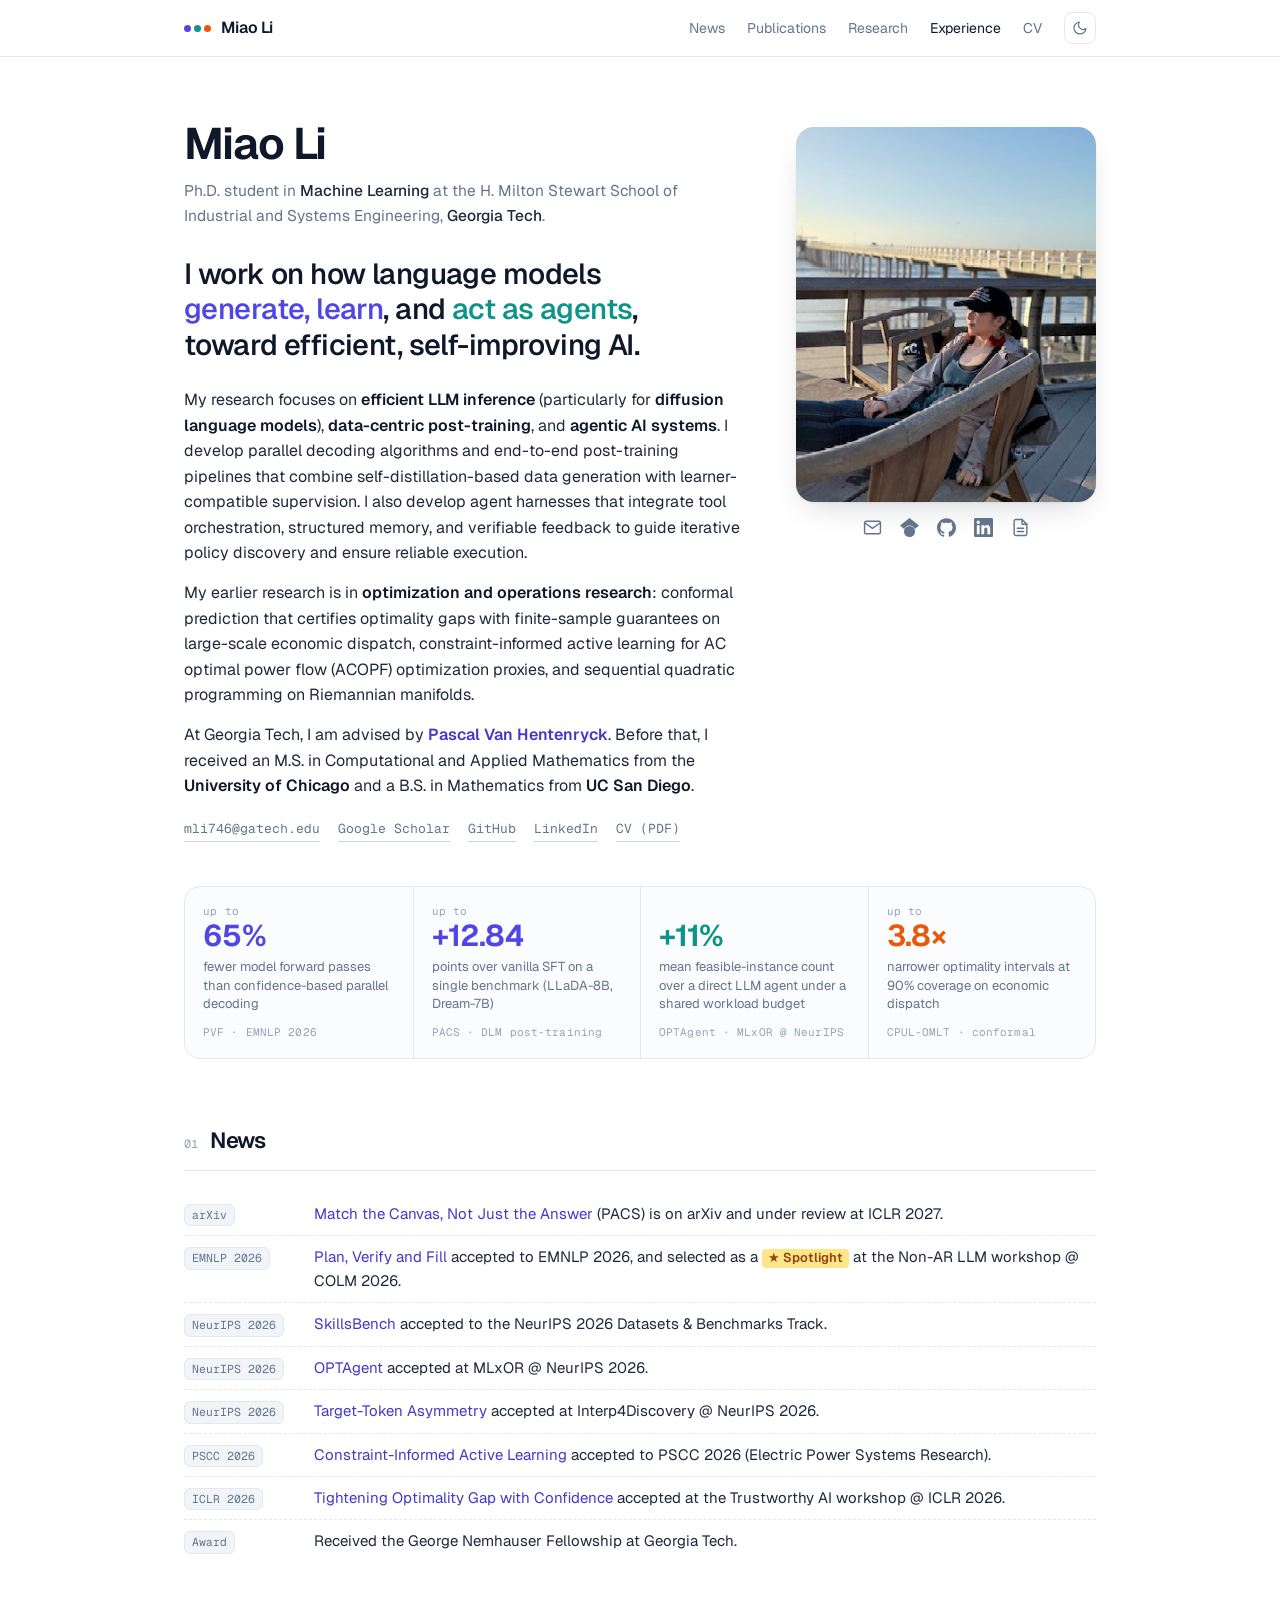
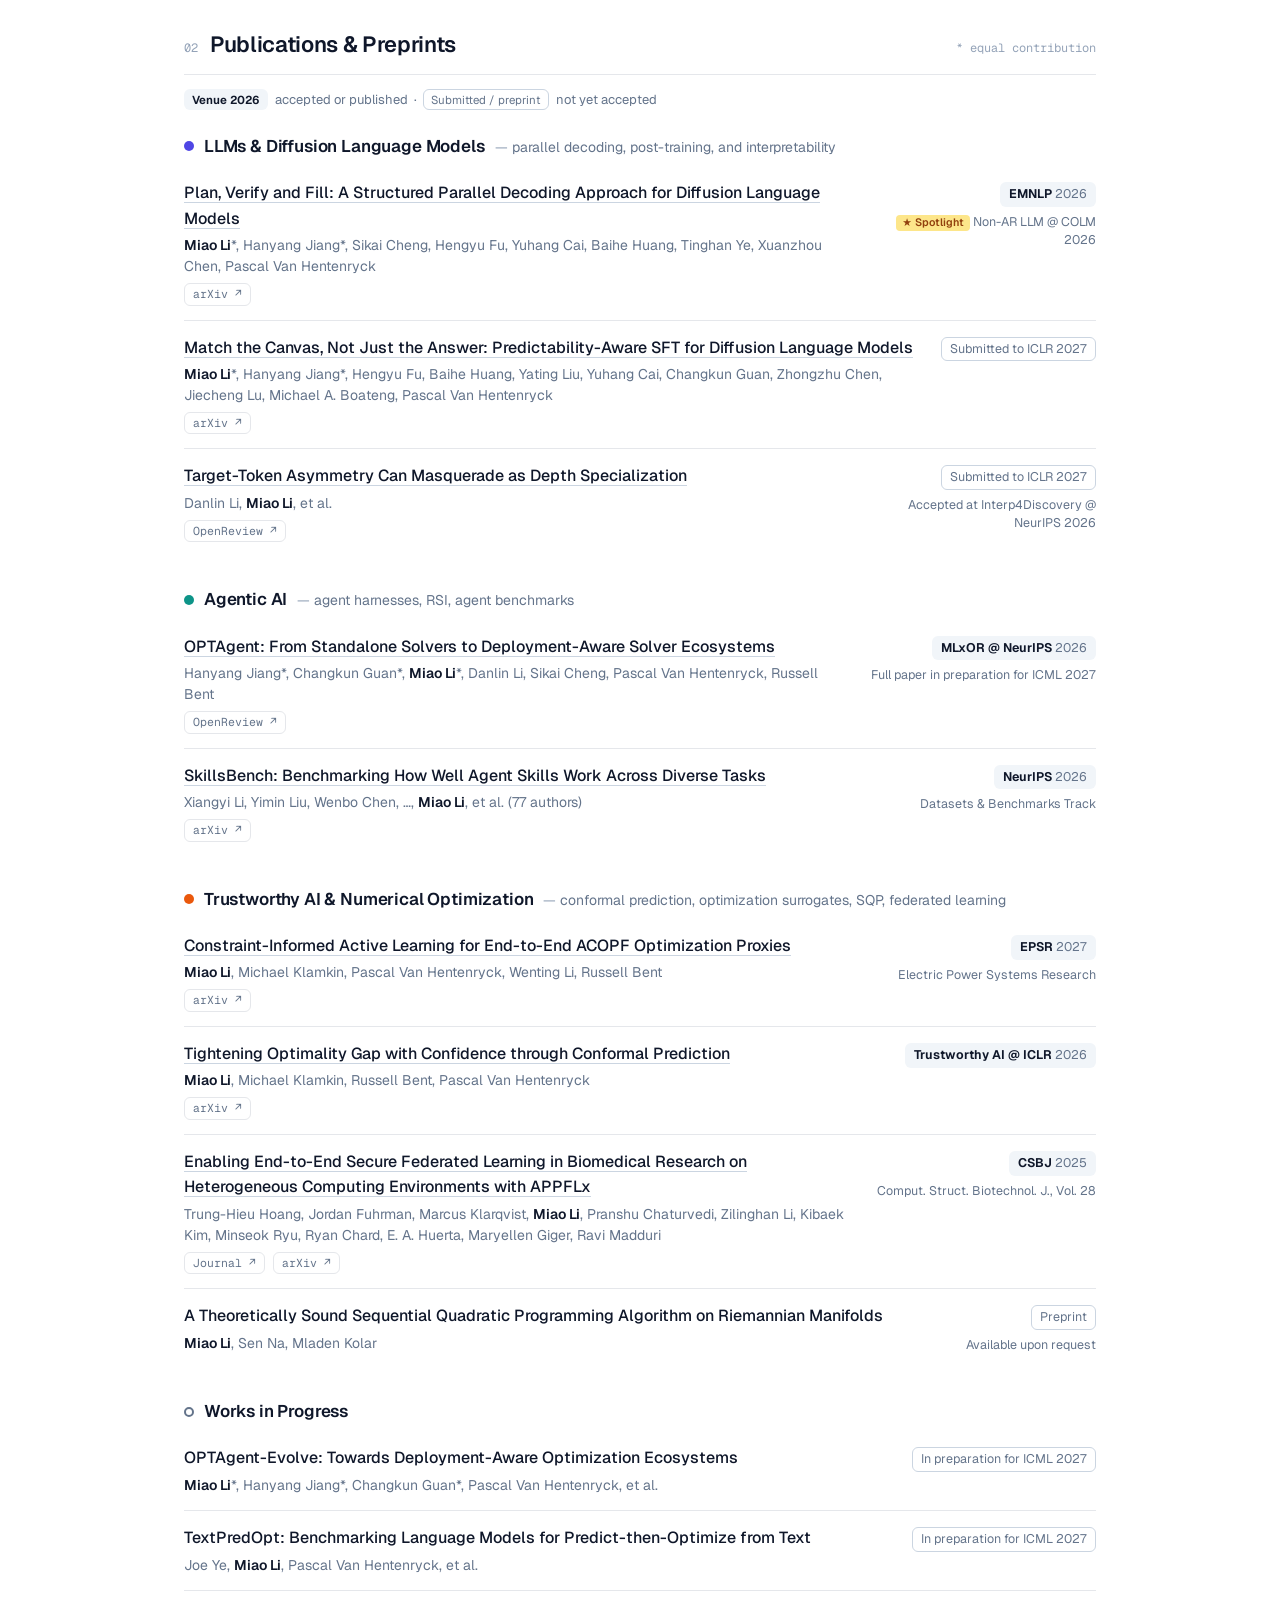
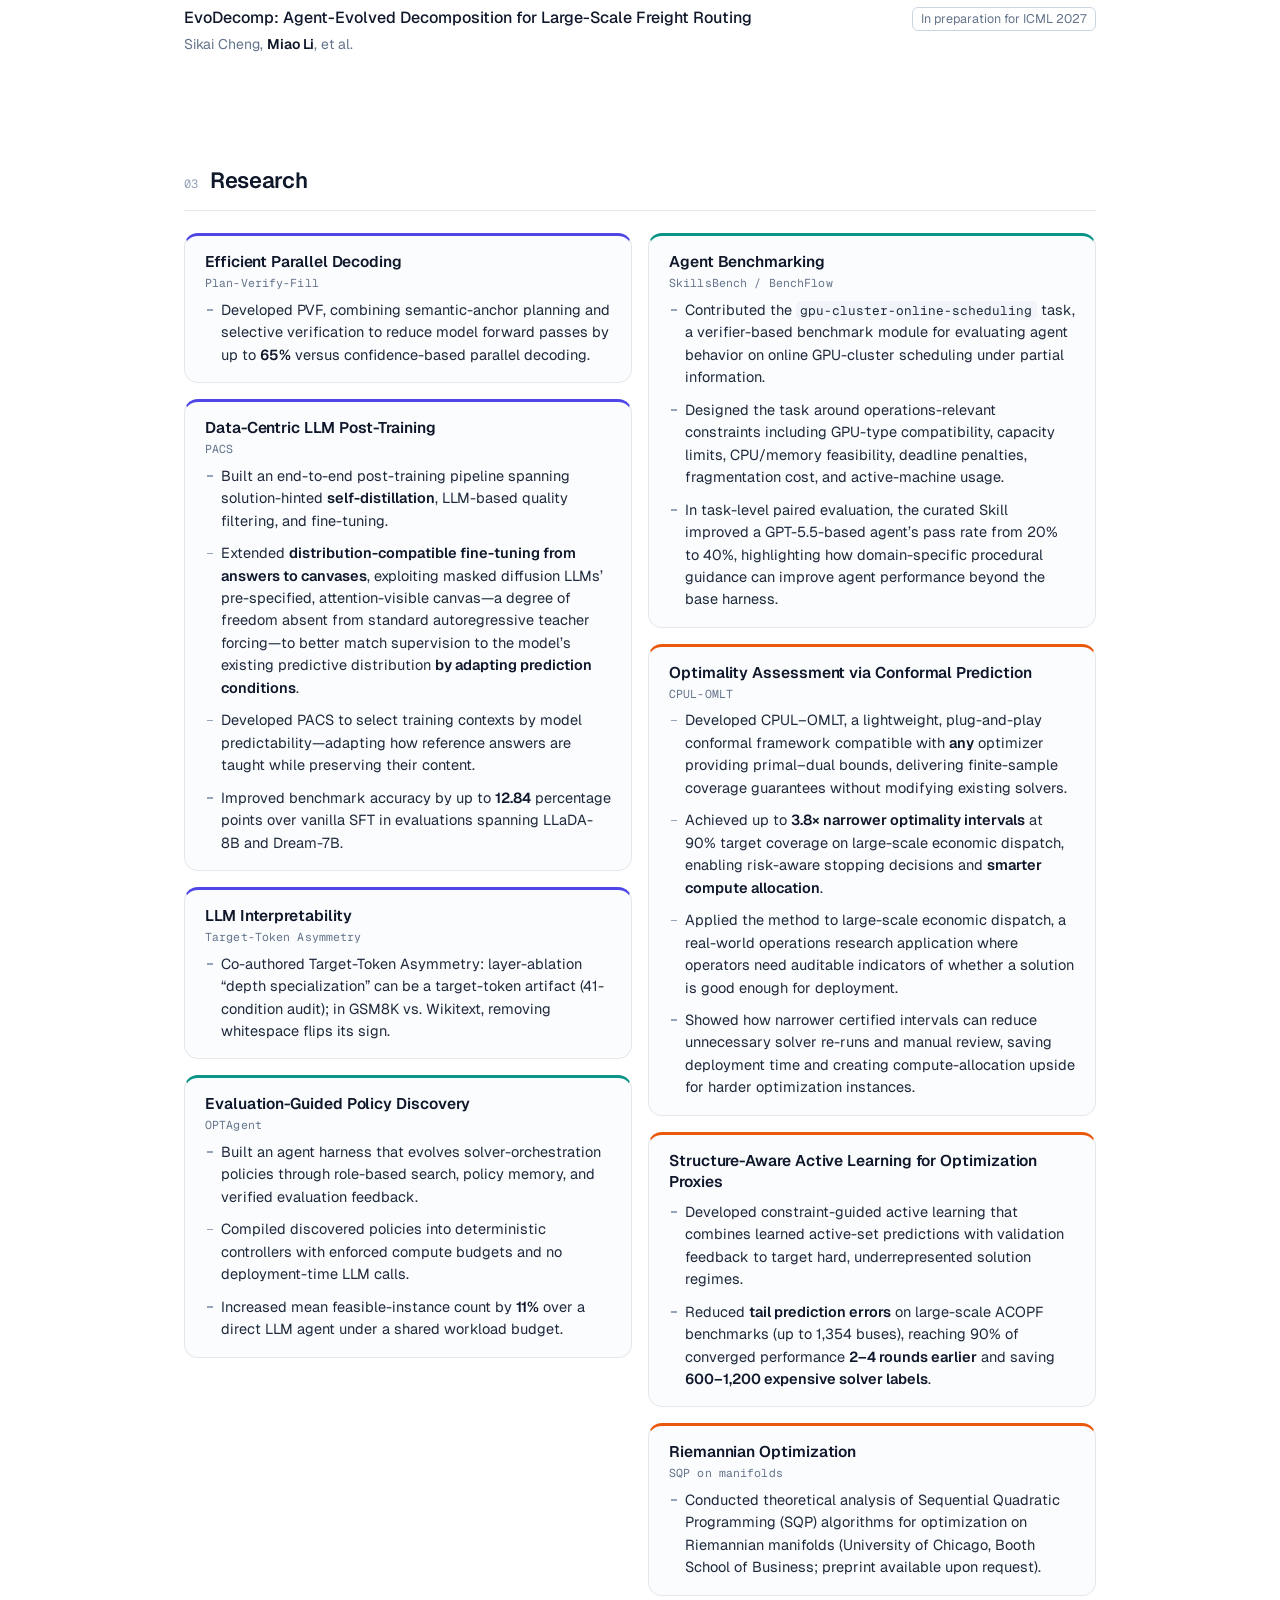
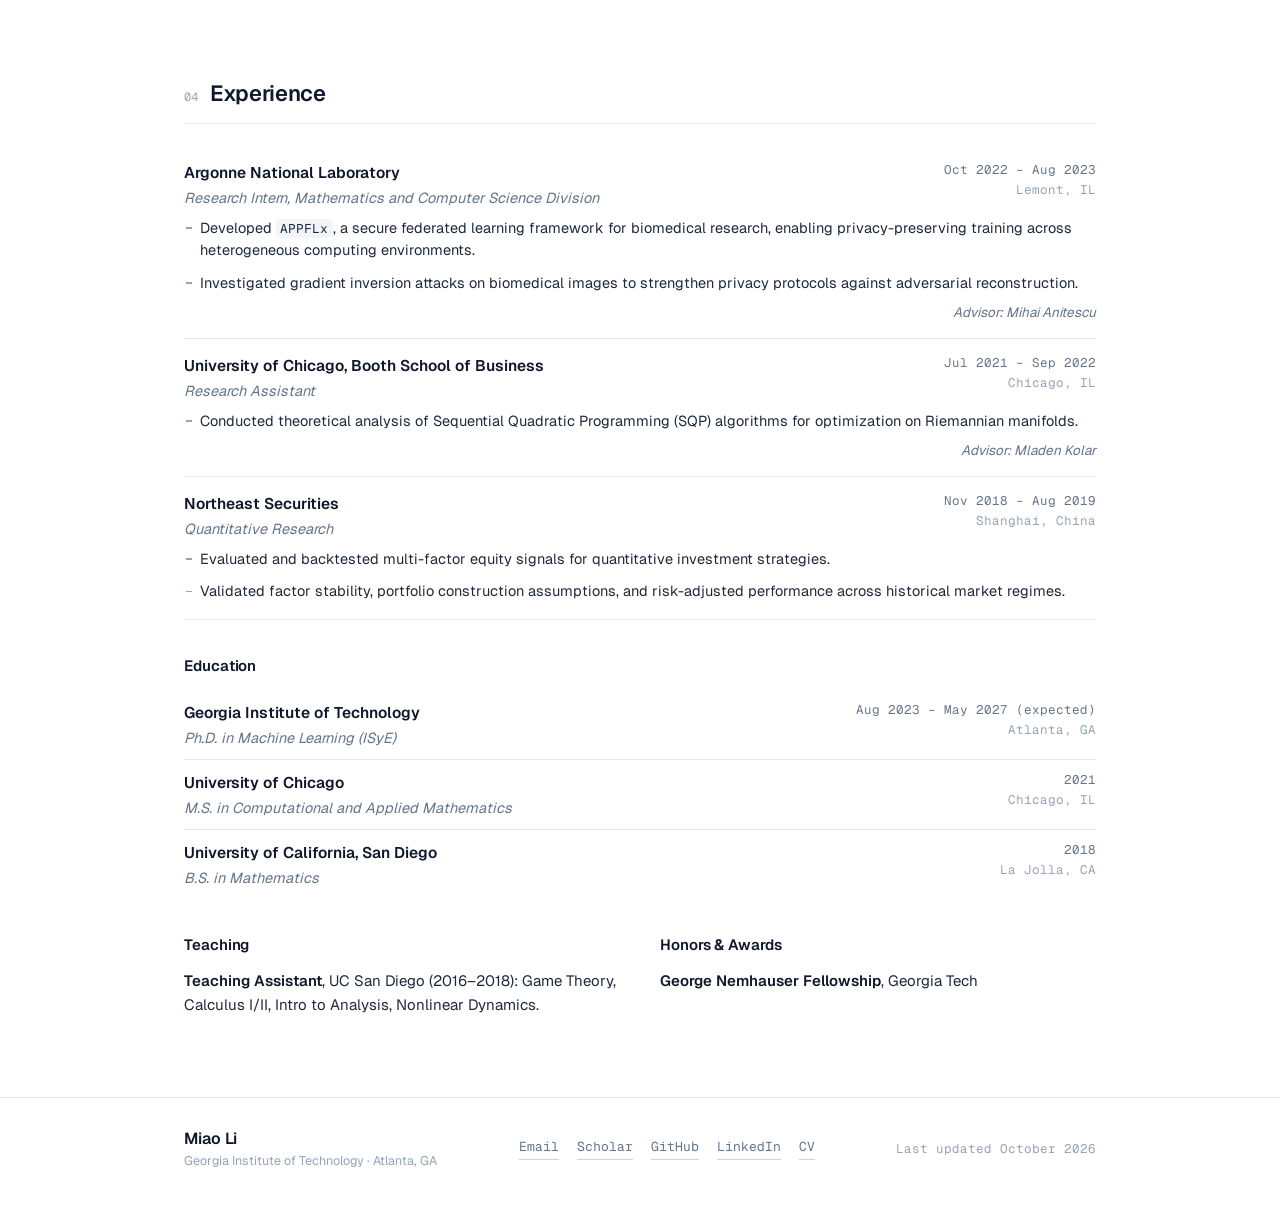
==== index.html @ a692dd46 "Add advisor and earlier optimization research to the bio Name the PhD advisor (linked) in the bio in" ====
<!doctype html>
<html lang="en">
<head>
  <meta charset="utf-8">
  <meta name="viewport" content="width=device-width, initial-scale=1">
  <title>Miao Li</title>
  <meta name="description" content="Miao Li is a Ph.D. student in Machine Learning at Georgia Tech working on efficient LLM inference (diffusion language models), data-centric post-training, and agentic AI systems.">
  <meta property="og:title" content="Miao Li">
  <meta property="og:description" content="Ph.D. student in Machine Learning at Georgia Tech: efficient LLM inference, data-centric post-training, and agentic AI systems.">
  <meta property="og:type" content="website">
  <meta property="og:url" content="https://mli746.github.io/">
  <meta property="og:image" content="https://mli746.github.io/images/profile.jpg">
  <meta name="theme-color" content="#ffffff" media="(prefers-color-scheme: light)">
  <meta name="theme-color" content="#0b0f17" media="(prefers-color-scheme: dark)">
  <link rel="icon" href="images/favicon.svg" type="image/svg+xml">
  <link rel="preconnect" href="https://fonts.googleapis.com">
  <link rel="preconnect" href="https://fonts.gstatic.com" crossorigin>
  <link href="https://fonts.googleapis.com/css2?family=Geist:wght@400;500;600;700&family=Geist+Mono:wght@400;500&display=swap" rel="stylesheet">
  <link rel="stylesheet" href="css/style.css">
  <script>
    (function () {
      try {
        var t = localStorage.getItem('theme');
        if (t === 'light' || t === 'dark') document.documentElement.setAttribute('data-theme', t);
      } catch (e) {}
    })();
  </script>
</head>
<body>
  <a class="skip" href="#main">Skip to content</a>

  <header class="nav">
    <div class="wrap nav-inner">
      <a class="brand" href="#top" aria-label="Miao Li, back to top">
        <span class="brand-dots" aria-hidden="true"><i class="a"></i><i class="b"></i><i class="c"></i></span>
        <span>Miao Li</span>
      </a>
      <nav class="nav-links" aria-label="Sections">
        <a href="#news" class="hide-sm">News</a>
        <a href="#publications">Publications</a>
        <a href="#research" class="hide-sm">Research</a>
        <a href="#experience" class="hide-sm">Experience</a>
        <a href="files/cv.pdf">CV</a>
        <button class="theme-toggle" type="button" aria-label="Toggle dark mode">
          <svg class="i-moon" viewBox="0 0 24 24" aria-hidden="true"><path d="M21 12.79A9 9 0 1 1 11.21 3 7 7 0 0 0 21 12.79z"/></svg>
          <svg class="i-sun" viewBox="0 0 24 24" aria-hidden="true"><circle cx="12" cy="12" r="4.5"/><path d="M12 1.5v2.5M12 20v2.5M4.6 4.6l1.8 1.8M17.6 17.6l1.8 1.8M1.5 12H4M20 12h2.5M4.6 19.4l1.8-1.8M17.6 6.4l1.8-1.8"/></svg>
        </button>
      </nav>
    </div>
  </header>

  <main id="main">
    <!-- ============ HERO ============ -->
    <section class="wrap hero" id="top">
      <div class="hero-text">
        <h1 class="name">Miao Li</h1>
        <p class="lede">Ph.D. student in <strong>Machine Learning</strong> at the H. Milton Stewart School of Industrial and Systems Engineering, <strong>Georgia Tech</strong>.</p>

        <p class="statement">
          <span class="sr-only">I work on how language models generate, learn, and act as agents, toward efficient, self-improving AI.</span>
          <span aria-hidden="true" id="statement">I work on how language models <span class="ka">generate, learn</span>, and <span class="kb">act as agents</span>, toward efficient, self-improving AI.</span>
        </p>

        <div class="bio">
          <p>My research focuses on <b>efficient LLM inference</b> (particularly for <b>diffusion language models</b>), <b>data-centric post-training</b>, and <b>agentic AI systems</b>. I develop parallel decoding algorithms and end-to-end post-training pipelines that combine self-distillation-based data generation with learner-compatible supervision. I also develop agent harnesses that integrate tool orchestration, structured memory, and verifiable feedback to guide iterative policy discovery and ensure reliable execution.</p>
          <p>My earlier research is in <b>optimization and operations research</b>: conformal prediction that certifies optimality gaps with finite-sample guarantees on large-scale economic dispatch, constraint-informed active learning for AC optimal power flow (ACOPF) optimization proxies, and sequential quadratic programming on Riemannian manifolds.</p>
          <p>At Georgia Tech, I am advised by <a href="https://sites.gatech.edu/pascal-van-hentenryck/"><b>Pascal Van Hentenryck</b></a>. Before that, I received an M.S. in Computational and Applied Mathematics from the <b>University of Chicago</b> and a B.S. in Mathematics from <b>UC San Diego</b>.</p>
        </div>

        <p class="linkrow mono">
          <a href="mailto:mli746@gatech.edu">mli746@gatech.edu</a>
          <a href="https://scholar.google.com/citations?user=ixqxIAwAAAAJ">Google Scholar</a>
          <a href="https://github.com/mli746">GitHub</a>
          <a href="https://www.linkedin.com/in/miao-li-8836uu/">LinkedIn</a>
          <a href="files/cv.pdf">CV (PDF)</a>
        </p>
      </div>

      <figure class="photo">
        <img src="images/profile.jpg" width="640" height="418" alt="Photo of Miao Li">
        <figcaption class="icons" aria-label="Links">
          <a href="mailto:mli746@gatech.edu" aria-label="Email"><svg viewBox="0 0 24 24" class="stroke"><path d="M4 4h16a2 2 0 0 1 2 2v12a2 2 0 0 1-2 2H4a2 2 0 0 1-2-2V6a2 2 0 0 1 2-2z"/><path d="M22 6l-10 7L2 6"/></svg></a>
          <a href="https://scholar.google.com/citations?user=ixqxIAwAAAAJ" aria-label="Google Scholar"><svg viewBox="0 0 24 24"><path d="M5.242 13.769L0 9.5 12 0l12 9.5-5.242 4.269C17.548 11.249 14.978 9.5 12 9.5c-2.977 0-5.548 1.748-6.758 4.269zM12 10a7 7 0 1 0 0 14 7 7 0 0 0 0-14z"/></svg></a>
          <a href="https://github.com/mli746" aria-label="GitHub"><svg viewBox="0 0 24 24"><path d="M12 .297c-6.63 0-12 5.373-12 12 0 5.303 3.438 9.8 8.205 11.385.6.113.82-.258.82-.577 0-.285-.01-1.04-.015-2.04-3.338.724-4.042-1.61-4.042-1.61C4.422 18.07 3.633 17.7 3.633 17.7c-1.087-.744.084-.729.084-.729 1.205.084 1.838 1.236 1.838 1.236 1.07 1.835 2.809 1.305 3.495.998.108-.776.417-1.305.76-1.605-2.665-.3-5.466-1.332-5.466-5.93 0-1.31.465-2.38 1.235-3.22-.135-.303-.54-1.523.105-3.176 0 0 1.005-.322 3.3 1.23.96-.267 1.98-.399 3-.405 1.02.006 2.04.138 3 .405 2.28-1.552 3.285-1.23 3.285-1.23.645 1.653.24 2.873.12 3.176.765.84 1.23 1.91 1.23 3.22 0 4.61-2.805 5.625-5.475 5.92.42.36.81 1.096.81 2.22 0 1.606-.015 2.896-.015 3.286 0 .315.21.69.825.57C20.565 22.092 24 17.592 24 12.297c0-6.627-5.373-12-12-12"/></svg></a>
          <a href="https://www.linkedin.com/in/miao-li-8836uu/" aria-label="LinkedIn"><svg viewBox="0 0 24 24"><path d="M20.447 20.452h-3.554v-5.569c0-1.328-.027-3.037-1.852-3.037-1.853 0-2.136 1.445-2.136 2.939v5.667H9.351V9h3.414v1.561h.046c.477-.9 1.637-1.85 3.37-1.85 3.601 0 4.267 2.37 4.267 5.455v6.286zM5.337 7.433a2.062 2.062 0 1 1 0-4.125 2.062 2.062 0 0 1 0 4.125zm1.782 13.019H3.555V9h3.564v11.452zM22.225 0H1.771C.792 0 0 .774 0 1.729v20.542C0 23.227.792 24 1.771 24h20.451C23.2 24 24 23.227 24 22.271V1.729C24 .774 23.2 0 22.222 0h.003z"/></svg></a>
          <a href="files/cv.pdf" aria-label="CV (PDF)"><svg viewBox="0 0 24 24" class="stroke"><path d="M14 2H6a2 2 0 0 0-2 2v16a2 2 0 0 0 2 2h12a2 2 0 0 0 2-2V8z"/><path d="M14 2v6h6M16 13H8M16 17H8"/></svg></a>
        </figcaption>
      </figure>
    </section>

    <!-- ============ HIGHLIGHTS ============ -->
    <section class="wrap" aria-label="Research highlights">
      <div class="stats">
        <div class="stat a">
          <div class="stat-n"><small>up to</small>65%</div>
          <div class="stat-l">fewer model forward passes than confidence-based parallel decoding</div>
          <div class="stat-s mono">PVF &middot; EMNLP 2026</div>
        </div>
        <div class="stat a">
          <div class="stat-n"><small>up to</small>+12.84</div>
          <div class="stat-l">points over vanilla SFT on a single benchmark (LLaDA-8B, Dream-7B)</div>
          <div class="stat-s mono">PACS &middot; DLM post-training</div>
        </div>
        <div class="stat b">
          <div class="stat-n">+11%</div>
          <div class="stat-l">mean feasible-instance count over a direct LLM agent under a shared workload budget</div>
          <div class="stat-s mono">OPTAgent &middot; MLxOR @ NeurIPS</div>
        </div>
        <div class="stat c">
          <div class="stat-n"><small>up to</small>3.8&times;</div>
          <div class="stat-l">narrower optimality intervals at 90% coverage on economic dispatch</div>
          <div class="stat-s mono">CPUL-OMLT &middot; conformal</div>
        </div>
      </div>
    </section>

    <!-- ============ NEWS ============ -->
    <section class="wrap section" id="news">
      <div class="sec-h"><span class="num mono">01</span><h2>News</h2></div>
      <ul class="news">
        <li><span class="tag mono">arXiv</span><span><a href="https://arxiv.org/abs/2610.18001">Match the Canvas, Not Just the Answer</a> (PACS) is on arXiv and under review at ICLR 2027.</span></li>
        <li><span class="tag mono">EMNLP 2026</span><span><a href="https://arxiv.org/abs/2601.12247">Plan, Verify and Fill</a> accepted to EMNLP 2026, and selected as a <span class="spot">&#9733; Spotlight</span> at the Non-AR LLM workshop @ COLM 2026.</span></li>
        <li><span class="tag mono">NeurIPS 2026</span><span><a href="https://arxiv.org/abs/2602.12670">SkillsBench</a> accepted to the NeurIPS 2026 Datasets &amp; Benchmarks Track.</span></li>
        <li><span class="tag mono">NeurIPS 2026</span><span><a href="https://openreview.net/forum?id=ydWJ4mL4nu">OPTAgent</a> accepted at MLxOR @ NeurIPS 2026.</span></li>
        <li><span class="tag mono">NeurIPS 2026</span><span><a href="https://openreview.net/forum?id=mOjzm8ppWG">Target-Token Asymmetry</a> accepted at Interp4Discovery @ NeurIPS 2026.</span></li>
        <li><span class="tag mono">PSCC 2026</span><span><a href="https://arxiv.org/abs/2511.06248">Constraint-Informed Active Learning</a> accepted to PSCC 2026 (Electric Power Systems Research).</span></li>
        <li><span class="tag mono">ICLR 2026</span><span><a href="https://arxiv.org/abs/2503.04071">Tightening Optimality Gap with Confidence</a> accepted at the Trustworthy AI workshop @ ICLR 2026.</span></li>
        <li><span class="tag mono">Award</span><span>Received the George Nemhauser Fellowship at Georgia Tech.</span></li>
      </ul>
    </section>

    <!-- ============ PUBLICATIONS ============ -->
    <section class="wrap section" id="publications">
      <div class="sec-h">
        <span class="num mono">02</span><h2>Publications &amp; Preprints</h2>
        <span class="sec-note mono">* equal contribution</span>
      </div>
      <p class="legend"><span class="chip">Venue 2026</span> accepted or published &nbsp;&middot;&nbsp; <span class="chip pending">Submitted / preprint</span> not yet accepted</p>

      <div class="group a">
        <h3 class="group-h"><i class="dot"></i>LLMs &amp; Diffusion Language Models <span>parallel decoding, post-training, and interpretability</span></h3>

        <article class="pub">
          <div class="pub-main">
            <a class="pub-title" href="https://arxiv.org/abs/2601.12247">Plan, Verify and Fill: A Structured Parallel Decoding Approach for Diffusion Language Models</a>
            <p class="authors"><b>Miao Li</b>*, Hanyang Jiang*, Sikai Cheng, Hengyu Fu, Yuhang Cai, Baihe Huang, Tinghan Ye, Xuanzhou Chen, Pascal Van Hentenryck</p>
            <p class="plinks"><a href="https://arxiv.org/abs/2601.12247">arXiv</a></p>
          </div>
          <div class="pub-side">
            <span class="chip">EMNLP <em>2026</em></span>
            <span class="note"><span class="spot">&#9733; Spotlight</span> Non-AR LLM @ COLM 2026</span>
          </div>
        </article>

        <article class="pub">
          <div class="pub-main">
            <a class="pub-title" href="https://arxiv.org/abs/2610.18001">Match the Canvas, Not Just the Answer: Predictability-Aware SFT for Diffusion Language Models</a>
            <p class="authors"><b>Miao Li</b>*, Hanyang Jiang*, Hengyu Fu, Baihe Huang, Yating Liu, Yuhang Cai, Changkun Guan, Zhongzhu Chen, Jiecheng Lu, Michael A. Boateng, Pascal Van Hentenryck</p>
            <p class="plinks"><a href="https://arxiv.org/abs/2610.18001">arXiv</a></p>
          </div>
          <div class="pub-side">
            <span class="chip pending">Submitted to ICLR 2027</span>
          </div>
        </article>

        <article class="pub">
          <div class="pub-main">
            <a class="pub-title" href="https://openreview.net/forum?id=mOjzm8ppWG">Target-Token Asymmetry Can Masquerade as Depth Specialization</a>
            <p class="authors">Danlin Li, <b>Miao Li</b>, et al.</p>
            <p class="plinks"><a href="https://openreview.net/forum?id=mOjzm8ppWG">OpenReview</a></p>
          </div>
          <div class="pub-side">
            <span class="chip pending">Submitted to ICLR 2027</span>
            <span class="note">Accepted at Interp4Discovery @ NeurIPS 2026</span>
          </div>
        </article>
      </div>

      <div class="group b">
        <h3 class="group-h"><i class="dot"></i>Agentic AI <span>agent harnesses, RSI, agent benchmarks</span></h3>

        <article class="pub">
          <div class="pub-main">
            <a class="pub-title" href="https://openreview.net/forum?id=ydWJ4mL4nu">OPTAgent: From Standalone Solvers to Deployment-Aware Solver Ecosystems</a>
            <p class="authors">Hanyang Jiang*, Changkun Guan*, <b>Miao Li</b>*, Danlin Li, Sikai Cheng, Pascal Van Hentenryck, Russell Bent</p>
            <p class="plinks"><a href="https://openreview.net/forum?id=ydWJ4mL4nu">OpenReview</a></p>
          </div>
          <div class="pub-side">
            <span class="chip">MLxOR @ NeurIPS <em>2026</em></span>
            <span class="note">Full paper in preparation for ICML 2027</span>
          </div>
        </article>

        <article class="pub">
          <div class="pub-main">
            <a class="pub-title" href="https://arxiv.org/abs/2602.12670">SkillsBench: Benchmarking How Well Agent Skills Work Across Diverse Tasks</a>
            <p class="authors">Xiangyi Li, Yimin Liu, Wenbo Chen, &hellip;, <b>Miao Li</b>, et al. (77 authors)</p>
            <p class="plinks"><a href="https://arxiv.org/abs/2602.12670">arXiv</a></p>
          </div>
          <div class="pub-side">
            <span class="chip">NeurIPS <em>2026</em></span>
            <span class="note">Datasets &amp; Benchmarks Track</span>
          </div>
        </article>
      </div>

      <div class="group c">
        <h3 class="group-h"><i class="dot"></i>Trustworthy AI &amp; Numerical Optimization <span>conformal prediction, optimization surrogates, SQP, federated learning</span></h3>

        <article class="pub">
          <div class="pub-main">
            <a class="pub-title" href="https://arxiv.org/abs/2511.06248">Constraint-Informed Active Learning for End-to-End ACOPF Optimization Proxies</a>
            <p class="authors"><b>Miao Li</b>, Michael Klamkin, Pascal Van Hentenryck, Wenting Li, Russell Bent</p>
            <p class="plinks"><a href="https://arxiv.org/abs/2511.06248">arXiv</a></p>
          </div>
          <div class="pub-side">
            <span class="chip">EPSR <em>2027</em></span>
            <span class="note">Electric Power Systems Research</span>
          </div>
        </article>

        <article class="pub">
          <div class="pub-main">
            <a class="pub-title" href="https://arxiv.org/abs/2503.04071">Tightening Optimality Gap with Confidence through Conformal Prediction</a>
            <p class="authors"><b>Miao Li</b>, Michael Klamkin, Russell Bent, Pascal Van Hentenryck</p>
            <p class="plinks"><a href="https://arxiv.org/abs/2503.04071">arXiv</a></p>
          </div>
          <div class="pub-side">
            <span class="chip">Trustworthy AI @ ICLR <em>2026</em></span>
          </div>
        </article>

        <article class="pub">
          <div class="pub-main">
            <a class="pub-title" href="https://doi.org/10.1016/j.csbj.2024.12.001">Enabling End-to-End Secure Federated Learning in Biomedical Research on Heterogeneous Computing Environments with APPFLx</a>
            <p class="authors">Trung-Hieu Hoang, Jordan Fuhrman, Marcus Klarqvist, <b>Miao Li</b>, Pranshu Chaturvedi, Zilinghan Li, Kibaek Kim, Minseok Ryu, Ryan Chard, E. A. Huerta, Maryellen Giger, Ravi Madduri</p>
            <p class="plinks"><a href="https://doi.org/10.1016/j.csbj.2024.12.001">Journal</a><a href="https://arxiv.org/abs/2312.08701">arXiv</a></p>
          </div>
          <div class="pub-side">
            <span class="chip">CSBJ <em>2025</em></span>
            <span class="note">Comput. Struct. Biotechnol. J., Vol. 28</span>
          </div>
        </article>

        <article class="pub">
          <div class="pub-main">
            <span class="pub-title">A Theoretically Sound Sequential Quadratic Programming Algorithm on Riemannian Manifolds</span>
            <p class="authors"><b>Miao Li</b>, Sen Na, Mladen Kolar</p>
          </div>
          <div class="pub-side">
            <span class="chip pending">Preprint</span>
            <span class="note">Available upon request</span>
          </div>
        </article>
      </div>

      <div class="group wip">
        <h3 class="group-h"><i class="dot"></i>Works in Progress</h3>

        <article class="pub">
          <div class="pub-main">
            <span class="pub-title">OPTAgent-Evolve: Towards Deployment-Aware Optimization Ecosystems</span>
            <p class="authors"><b>Miao Li</b>*, Hanyang Jiang*, Changkun Guan*, Pascal Van Hentenryck, et al.</p>
          </div>
          <div class="pub-side"><span class="chip pending">In preparation for ICML 2027</span></div>
        </article>

        <article class="pub">
          <div class="pub-main">
            <span class="pub-title">TextPredOpt: Benchmarking Language Models for Predict-then-Optimize from Text</span>
            <p class="authors">Joe Ye, <b>Miao Li</b>, Pascal Van Hentenryck, et al.</p>
          </div>
          <div class="pub-side"><span class="chip pending">In preparation for ICML 2027</span></div>
        </article>

        <article class="pub">
          <div class="pub-main">
            <span class="pub-title">EvoDecomp: Agent-Evolved Decomposition for Large-Scale Freight Routing</span>
            <p class="authors">Sikai Cheng, <b>Miao Li</b>, et al.</p>
          </div>
          <div class="pub-side"><span class="chip pending">In preparation for ICML 2027</span></div>
        </article>
      </div>
    </section>

    <!-- ============ RESEARCH ============ -->
    <section class="wrap section" id="research">
      <div class="sec-h"><span class="num mono">03</span><h2>Research</h2></div>
      <div class="cards">
        <article class="card a">
          <h3>Efficient Parallel Decoding <span>Plan-Verify-Fill</span></h3>
          <ul>
            <li>Developed PVF, combining semantic-anchor planning and selective verification to reduce model forward passes by up to <b>65%</b> versus confidence-based parallel decoding.</li>
          </ul>
        </article>

        <article class="card a">
          <h3>Data-Centric LLM Post-Training <span>PACS</span></h3>
          <ul>
            <li>Built an end-to-end post-training pipeline spanning solution-hinted <b>self-distillation</b>, LLM-based quality filtering, and fine-tuning.</li>
            <li>Extended <b>distribution-compatible fine-tuning from answers to canvases</b>, exploiting masked diffusion LLMs&rsquo; pre-specified, attention-visible canvas&mdash;a degree of freedom absent from standard autoregressive teacher forcing&mdash;to better match supervision to the model&rsquo;s existing predictive distribution <b>by adapting prediction conditions</b>.</li>
            <li>Developed PACS to select training contexts by model predictability&mdash;adapting how reference answers are taught while preserving their content.</li>
            <li>Improved benchmark accuracy by up to <b>12.84</b> percentage points over vanilla SFT in evaluations spanning LLaDA-8B and Dream-7B.</li>
          </ul>
        </article>

        <article class="card a">
          <h3>LLM Interpretability <span>Target-Token Asymmetry</span></h3>
          <ul>
            <li>Co-authored Target-Token Asymmetry: layer-ablation &ldquo;depth specialization&rdquo; can be a target-token artifact (41-condition audit); in GSM8K vs. Wikitext, removing whitespace flips its sign.</li>
          </ul>
        </article>

        <article class="card b">
          <h3>Evaluation-Guided Policy Discovery <span>OPTAgent</span></h3>
          <ul>
            <li>Built an agent harness that evolves solver-orchestration policies through role-based search, policy memory, and verified evaluation feedback.</li>
            <li>Compiled discovered policies into deterministic controllers with enforced compute budgets and no deployment-time LLM calls.</li>
            <li>Increased mean feasible-instance count by <b>11%</b> over a direct LLM agent under a shared workload budget.</li>
          </ul>
        </article>

        <article class="card b">
          <h3>Agent Benchmarking <span>SkillsBench / BenchFlow</span></h3>
          <ul>
            <li>Contributed the <code>gpu-cluster-online-scheduling</code> task, a verifier-based benchmark module for evaluating agent behavior on online GPU-cluster scheduling under partial information.</li>
            <li>Designed the task around operations-relevant constraints including GPU-type compatibility, capacity limits, CPU/memory feasibility, deadline penalties, fragmentation cost, and active-machine usage.</li>
            <li>In task-level paired evaluation, the curated Skill improved a GPT-5.5-based agent&rsquo;s pass rate from 20% to 40%, highlighting how domain-specific procedural guidance can improve agent performance beyond the base harness.</li>
          </ul>
        </article>

        <article class="card c">
          <h3>Optimality Assessment via Conformal Prediction <span>CPUL-OMLT</span></h3>
          <ul>
            <li>Developed CPUL&ndash;OMLT, a lightweight, plug-and-play conformal framework compatible with <b>any</b> optimizer providing primal&ndash;dual bounds, delivering finite-sample coverage guarantees without modifying existing solvers.</li>
            <li>Achieved up to <b>3.8&times; narrower optimality intervals</b> at 90% target coverage on large-scale economic dispatch, enabling risk-aware stopping decisions and <b>smarter compute allocation</b>.</li>
            <li>Applied the method to large-scale economic dispatch, a real-world operations research application where operators need auditable indicators of whether a solution is good enough for deployment.</li>
            <li>Showed how narrower certified intervals can reduce unnecessary solver re-runs and manual review, saving deployment time and creating compute-allocation upside for harder optimization instances.</li>
          </ul>
        </article>

        <article class="card c">
          <h3>Structure-Aware Active Learning for Optimization Proxies</h3>
          <ul>
            <li>Developed constraint-guided active learning that combines learned active-set predictions with validation feedback to target hard, underrepresented solution regimes.</li>
            <li>Reduced <b>tail prediction errors</b> on large-scale ACOPF benchmarks (up to 1,354 buses), reaching 90% of converged performance <b>2&ndash;4 rounds earlier</b> and saving <b>600&ndash;1,200 expensive solver labels</b>.</li>
          </ul>
        </article>

        <article class="card c">
          <h3>Riemannian Optimization <span>SQP on manifolds</span></h3>
          <ul>
            <li>Conducted theoretical analysis of Sequential Quadratic Programming (SQP) algorithms for optimization on Riemannian manifolds (University of Chicago, Booth School of Business; preprint available upon request).</li>
          </ul>
        </article>
      </div>
    </section>

    <!-- ============ EXPERIENCE ============ -->
    <section class="wrap section" id="experience">
      <div class="sec-h"><span class="num mono">04</span><h2>Experience</h2></div>

      <div class="xp">
        <div class="xp-head">
          <div><b>Argonne National Laboratory</b><span class="role">Research Intern, Mathematics and Computer Science Division</span></div>
          <div class="when mono">Oct 2022 &ndash; Aug 2023<span>Lemont, IL</span></div>
        </div>
        <ul>
          <li>Developed <code>APPFLx</code>, a secure federated learning framework for biomedical research, enabling privacy-preserving training across heterogeneous computing environments.</li>
          <li>Investigated gradient inversion attacks on biomedical images to strengthen privacy protocols against adversarial reconstruction.</li>
        </ul>
        <p class="advisor">Advisor: Mihai Anitescu</p>
      </div>

      <div class="xp">
        <div class="xp-head">
          <div><b>University of Chicago, Booth School of Business</b><span class="role">Research Assistant</span></div>
          <div class="when mono">Jul 2021 &ndash; Sep 2022<span>Chicago, IL</span></div>
        </div>
        <ul>
          <li>Conducted theoretical analysis of Sequential Quadratic Programming (SQP) algorithms for optimization on Riemannian manifolds.</li>
        </ul>
        <p class="advisor">Advisor: Mladen Kolar</p>
      </div>

      <div class="xp">
        <div class="xp-head">
          <div><b>Northeast Securities</b><span class="role">Quantitative Research</span></div>
          <div class="when mono">Nov 2018 &ndash; Aug 2019<span>Shanghai, China</span></div>
        </div>
        <ul>
          <li>Evaluated and backtested multi-factor equity signals for quantitative investment strategies.</li>
          <li>Validated factor stability, portfolio construction assumptions, and risk-adjusted performance across historical market regimes.</li>
        </ul>
      </div>

      <h3 class="sub-h">Education</h3>
      <div class="edu">
        <div class="edu-row"><div><b>Georgia Institute of Technology</b><span class="role">Ph.D. in Machine Learning (ISyE)</span></div><div class="when mono">Aug 2023 &ndash; May 2027 (expected)<span>Atlanta, GA</span></div></div>
        <div class="edu-row"><div><b>University of Chicago</b><span class="role">M.S. in Computational and Applied Mathematics</span></div><div class="when mono">2021<span>Chicago, IL</span></div></div>
        <div class="edu-row"><div><b>University of California, San Diego</b><span class="role">B.S. in Mathematics</span></div><div class="when mono">2018<span>La Jolla, CA</span></div></div>
      </div>

      <div class="two-col">
        <div>
          <h3 class="sub-h">Teaching</h3>
          <p class="plain"><b>Teaching Assistant</b>, UC San Diego (2016&ndash;2018): Game Theory, Calculus I/II, Intro to Analysis, Nonlinear Dynamics.</p>
        </div>
        <div>
          <h3 class="sub-h">Honors &amp; Awards</h3>
          <p class="plain"><b>George Nemhauser Fellowship</b>, Georgia Tech</p>
        </div>
      </div>
    </section>
  </main>

  <footer class="footer">
    <div class="wrap footer-inner">
      <div>
        <div class="f-name">Miao Li</div>
        <div class="f-sub">Georgia Institute of Technology &middot; Atlanta, GA</div>
      </div>
      <p class="linkrow mono">
        <a href="mailto:mli746@gatech.edu">Email</a>
        <a href="https://scholar.google.com/citations?user=ixqxIAwAAAAJ">Scholar</a>
        <a href="https://github.com/mli746">GitHub</a>
        <a href="https://www.linkedin.com/in/miao-li-8836uu/">LinkedIn</a>
        <a href="files/cv.pdf">CV</a>
      </p>
      <div class="f-sub mono">Last updated October 2026</div>
    </div>
  </footer>

  <script src="js/main.js" defer></script>
</body>
</html>
---- css/style.css ----
/* ---------- tokens ---------- */
:root {
  --bg: #ffffff;
  --fg: #0f172a;
  --text: #1e293b;
  --muted: #64748b;
  --faint: #94a3b8;
  --line: #e5e7eb;
  --line-strong: #cbd5e1;
  --chip: #f1f5f9;
  --card: #fbfcfe;
  --link: #4338ca;
  --a: #4f46e5;
  --b: #0d9488;
  --c: #ea580c;
  --wip: #64748b;
  --mask: #e2e8f0;
  --spot-bg: #fde68a;
  --spot-fg: #92400e;
  --sans: "Geist", ui-sans-serif, system-ui, -apple-system, "Segoe UI", Roboto, sans-serif;
  --mono: "Geist Mono", ui-monospace, SFMono-Regular, Menlo, Consolas, monospace;
  color-scheme: light;
}
@media (prefers-color-scheme: dark) {
  :root:not([data-theme="light"]) {
    --bg: #0b0f17; --fg: #f1f5f9; --text: #d6dbe4; --muted: #94a3b8; --faint: #64748b;
    --line: #1e2635; --line-strong: #334155; --chip: #151c2a; --card: #0f1521;
    --link: #a5b4fc; --a: #818cf8; --b: #2dd4bf; --c: #fb923c; --wip: #94a3b8;
    --mask: #253045; --spot-bg: #78350f; --spot-fg: #fde68a;
    color-scheme: dark;
  }
}
:root[data-theme="dark"] {
  --bg: #0b0f17; --fg: #f1f5f9; --text: #d6dbe4; --muted: #94a3b8; --faint: #64748b;
  --line: #1e2635; --line-strong: #334155; --chip: #151c2a; --card: #0f1521;
  --link: #a5b4fc; --a: #818cf8; --b: #2dd4bf; --c: #fb923c; --wip: #94a3b8;
  --mask: #253045; --spot-bg: #78350f; --spot-fg: #fde68a;
  color-scheme: dark;
}

/* ---------- base ---------- */
*, *::before, *::after { box-sizing: border-box; }
html { scroll-behavior: smooth; scroll-padding-top: 72px; -webkit-text-size-adjust: 100%; }
body {
  margin: 0; background: var(--bg); color: var(--text);
  font: 400 16px/1.6 var(--sans);
  -webkit-font-smoothing: antialiased; text-rendering: optimizeLegibility;
}
a { color: var(--link); text-decoration: none; }
a:hover { text-decoration: underline; text-underline-offset: 3px; }
b, strong { color: var(--fg); font-weight: 600; }
a b, a strong { color: inherit; }
code, .mono { font-family: var(--mono); }
code { font-size: .88em; background: var(--chip); padding: .08em .35em; border-radius: 5px; }
:focus-visible { outline: 2px solid var(--a); outline-offset: 2px; border-radius: 4px; }
.wrap { max-width: 960px; margin: 0 auto; padding: 0 24px; }
.sr-only { position: absolute; width: 1px; height: 1px; padding: 0; margin: -1px; overflow: hidden; clip: rect(0 0 0 0); white-space: nowrap; border: 0; }
.skip { position: absolute; left: -9999px; top: 8px; background: var(--fg); color: var(--bg); padding: 6px 10px; border-radius: 6px; z-index: 100; }
.skip:focus { left: 8px; }

/* ---------- nav ---------- */
.nav {
  position: sticky; top: 0; z-index: 50;
  background: color-mix(in srgb, var(--bg) 82%, transparent);
  backdrop-filter: saturate(1.4) blur(10px); -webkit-backdrop-filter: saturate(1.4) blur(10px);
  border-bottom: 1px solid var(--line);
}
.nav-inner { display: flex; align-items: center; justify-content: space-between; height: 56px; }
.brand { display: inline-flex; align-items: center; gap: 10px; color: var(--fg); font-weight: 600; letter-spacing: -.01em; white-space: nowrap; }
.brand:hover { text-decoration: none; }
.brand-dots { display: inline-flex; gap: 3px; }
.brand-dots i { width: 7px; height: 7px; border-radius: 50%; display: block; }
.brand-dots .a { background: var(--a); } .brand-dots .b { background: var(--b); } .brand-dots .c { background: var(--c); }
.nav-links { display: flex; align-items: center; gap: 22px; font-size: 14px; }
.nav-links a { color: var(--muted); }
.nav-links a:hover, .nav-links a.active { color: var(--fg); text-decoration: none; }
.theme-toggle {
  display: inline-grid; place-items: center; width: 32px; height: 32px; padding: 0;
  border: 1px solid var(--line); border-radius: 8px; background: transparent; color: var(--muted); cursor: pointer;
}
.theme-toggle:hover { color: var(--fg); border-color: var(--line-strong); }
.theme-toggle svg { width: 16px; height: 16px; fill: none; stroke: currentColor; stroke-width: 1.8; stroke-linecap: round; stroke-linejoin: round; }
.theme-toggle .i-sun { display: none; }
:root[data-theme="dark"] .theme-toggle .i-sun { display: block; }
:root[data-theme="dark"] .theme-toggle .i-moon { display: none; }
@media (prefers-color-scheme: dark) {
  :root:not([data-theme="light"]) .theme-toggle .i-sun { display: block; }
  :root:not([data-theme="light"]) .theme-toggle .i-moon { display: none; }
}

/* ---------- hero ---------- */
.hero { display: grid; grid-template-columns: minmax(0, 1fr) 300px; gap: 56px; align-items: start; padding-top: 64px; padding-bottom: 44px; }
.name { margin: 0; color: var(--fg); font-size: 44px; line-height: 1.05; font-weight: 650; letter-spacing: -.025em; }
.lede { margin: 12px 0 0; color: var(--muted); font-size: 15.5px; max-width: 46em; }
.lede strong { color: var(--text); font-weight: 500; }
.statement { margin: 28px 0 24px; color: var(--fg); font-size: 29px; line-height: 1.22; font-weight: 550; letter-spacing: -.02em; max-width: 19em; text-wrap: balance; }
.statement .ka { color: var(--a); } .statement .kb { color: var(--b); } .statement .kc { color: var(--c); }
.statement .ch.m { color: transparent; background: var(--mask); border-radius: 3px; }
.bio p { margin: 0 0 14px; max-width: 42em; }
.linkrow { display: flex; flex-wrap: wrap; gap: 6px 18px; margin: 20px 0 0; font-size: 13px; }
.linkrow a { color: var(--muted); border-bottom: 1px solid var(--line-strong); padding-bottom: 1px; }
.linkrow a:hover { color: var(--fg); border-color: var(--fg); text-decoration: none; }

.photo { margin: 6px 0 0; }
.photo img {
  display: block; width: 100%; height: auto; aspect-ratio: 4 / 5; object-fit: cover; object-position: 70% 50%;
  border-radius: 18px; background: var(--chip);
  box-shadow: 0 1px 2px rgba(15, 23, 42, .06), 0 12px 32px -12px rgba(15, 23, 42, .22);
}
.icons { display: flex; justify-content: center; gap: 18px; margin-top: 16px; }
.icons a { color: var(--muted); display: inline-flex; }
.icons a:hover { color: var(--fg); }
.icons svg { width: 19px; height: 19px; fill: currentColor; }
.icons svg.stroke { fill: none; stroke: currentColor; stroke-width: 1.8; stroke-linecap: round; stroke-linejoin: round; }

/* ---------- highlight stats ---------- */
.stats { display: grid; grid-template-columns: repeat(4, 1fr); border: 1px solid var(--line); border-radius: 16px; overflow: hidden; background: var(--card); }
.stat { padding: 18px 18px 16px; border-left: 1px solid var(--line); }
.stat:first-child { border-left: 0; }
.stat-n { font-size: 30px; line-height: 1.1; font-weight: 650; letter-spacing: -.02em; }
.stat-n small { display: block; margin-bottom: 2px; font-family: var(--mono); font-size: 11px; font-weight: 400; letter-spacing: .02em; color: var(--faint); }
.stat:not(:has(small)) .stat-n::before { content: "\00a0"; display: block; margin-bottom: 2px; font-size: 11px; line-height: 1.1; }
.stat.a .stat-n { color: var(--a); } .stat.b .stat-n { color: var(--b); } .stat.c .stat-n { color: var(--c); }
.stat-l { margin-top: 6px; font-size: 13px; line-height: 1.45; color: var(--muted); }
.stat-s { margin-top: 10px; font-size: 11px; color: var(--faint); letter-spacing: .01em; }

/* ---------- sections ---------- */
.section { padding-top: 64px; }
.sec-h { display: flex; flex-wrap: wrap; align-items: baseline; gap: 0 12px; padding-bottom: 12px; margin-bottom: 22px; border-bottom: 1px solid var(--line); }
.sec-h h2 { margin: 0; color: var(--fg); font-size: 22px; font-weight: 600; letter-spacing: -.015em; }
.num { font-size: 12px; color: var(--faint); }
.sec-note { margin-left: auto; font-size: 12px; color: var(--faint); }
.sub-h { margin: 34px 0 12px; color: var(--fg); font-size: 15px; font-weight: 600; letter-spacing: -.005em; }

/* ---------- news ---------- */
.news { list-style: none; margin: 0; padding: 0; }
.news li { display: grid; grid-template-columns: 116px 1fr; gap: 14px; padding: 9px 0; border-bottom: 1px dashed var(--line); font-size: 15px; }
.news li:last-child { border-bottom: 0; }
.tag { justify-self: start; align-self: start; margin-top: 2px; font-size: 11.5px; color: var(--muted); background: var(--chip); border: 1px solid var(--line); border-radius: 6px; padding: 1px 7px; white-space: nowrap; }
.spot { display: inline-block; background: var(--spot-bg); color: var(--spot-fg); font-weight: 600; font-size: .86em; line-height: 1.3; padding: 1px 6px; border-radius: 4px; white-space: nowrap; }

/* ---------- publications ---------- */
.legend { margin: -8px 0 22px; font-size: 13px; color: var(--muted); }
.legend .chip { margin: 0 4px 0 0; font-size: 11.5px; padding: 1px 7px; }
.group { margin-bottom: 30px; }
.group-h { display: flex; flex-wrap: wrap; align-items: baseline; gap: 4px 10px; margin: 0 0 6px; color: var(--fg); font-size: 17px; font-weight: 600; letter-spacing: -.01em; }
.group-h .dot { width: 10px; height: 10px; border-radius: 50%; display: inline-block; align-self: center; }
.group-h span { color: var(--muted); font-weight: 400; font-size: 14px; letter-spacing: 0; }
.group-h span::before { content: "\2014\00a0"; color: var(--faint); }
.group.a .dot { background: var(--a); } .group.b .dot { background: var(--b); } .group.c .dot { background: var(--c); }
.group.wip .dot { background: transparent; border: 2px solid var(--wip); }

.pub { display: grid; grid-template-columns: minmax(0, 1fr) auto; gap: 6px 24px; padding: 14px 0; border-bottom: 1px solid var(--line); }
.group .pub:last-child { border-bottom: 0; }
.pub-title { color: var(--fg); font-weight: 500; font-size: 16px; line-height: 1.4; }
a.pub-title { text-decoration: underline; text-decoration-color: var(--line-strong); text-underline-offset: 4px; text-decoration-thickness: 1px; }
a.pub-title:hover { text-decoration-color: currentColor; }
.authors { margin: 4px 0 0; color: var(--muted); font-size: 14px; line-height: 1.5; }
.authors b { color: var(--fg); font-weight: 600; }
.plinks { margin: 6px 0 0; display: flex; gap: 8px; flex-wrap: wrap; }
.plinks a { font-family: var(--mono); font-size: 11.5px; color: var(--muted); border: 1px solid var(--line); border-radius: 6px; padding: 1px 8px; }
.plinks a::after { content: " \2197"; }
.plinks a:hover { color: var(--fg); border-color: var(--line-strong); text-decoration: none; }
.pub-side { display: flex; flex-direction: column; align-items: flex-end; gap: 6px; text-align: right; padding-top: 2px; }
.chip { display: inline-block; white-space: nowrap; font-size: 12.5px; font-weight: 650; color: var(--fg); background: var(--chip); border: 1px solid transparent; border-radius: 6px; padding: 2px 8px; line-height: 1.5; }
.chip em { font-style: normal; font-weight: 400; color: var(--muted); }
.chip.pending { font-weight: 400; color: var(--muted); background: transparent; border-color: var(--line-strong); }
.note { font-size: 12.5px; color: var(--muted); max-width: 230px; line-height: 1.45; }

/* ---------- research cards ---------- */
.cards { columns: 2; column-gap: 16px; }
.card { display: inline-block; width: 100%; margin: 0 0 16px; break-inside: avoid; background: var(--card); border: 1px solid var(--line); border-top: 3px solid var(--wip); border-radius: 14px; padding: 16px 20px 6px; }
.card.a { border-top-color: var(--a); } .card.b { border-top-color: var(--b); } .card.c { border-top-color: var(--c); }
.card h3 { margin: 0 0 8px; color: var(--fg); font-size: 15.5px; font-weight: 600; line-height: 1.35; letter-spacing: -.005em; }
.card h3 span { display: block; margin-top: 2px; font-family: var(--mono); font-size: 11.5px; font-weight: 400; color: var(--muted); letter-spacing: .01em; }
.card ul, .xp ul { margin: 0; padding: 0; list-style: none; }
.card li, .xp li { position: relative; padding-left: 16px; margin: 0 0 10px; font-size: 14.5px; line-height: 1.55; }
.card li::before, .xp li::before { content: ""; position: absolute; left: 2px; top: .72em; width: 6px; height: 1.5px; background: var(--faint); }

/* ---------- experience ---------- */
.xp { padding: 14px 0 6px; border-bottom: 1px solid var(--line); }
.xp:last-of-type { border-bottom: 0; }
.xp-head, .edu-row { display: flex; justify-content: space-between; gap: 6px 20px; flex-wrap: wrap; margin-bottom: 8px; }
.xp-head b, .edu-row b { font-size: 15.5px; }
.role { display: block; color: var(--muted); font-style: italic; font-size: 14.5px; }
.when { text-align: right; font-size: 12.5px; color: var(--muted); white-space: nowrap; }
.when span { display: block; color: var(--faint); }
.advisor { margin: -2px 0 8px; text-align: right; font-style: italic; font-size: 13.5px; color: var(--muted); }
.edu-row { padding: 10px 0; margin: 0; border-bottom: 1px solid var(--line); }
.edu-row:last-child { border-bottom: 0; }
.two-col { display: grid; grid-template-columns: 1fr 1fr; gap: 0 40px; }
.plain { margin: 0; font-size: 15px; }

/* ---------- footer ---------- */
.footer { margin-top: 80px; border-top: 1px solid var(--line); padding: 28px 0 40px; }
.footer-inner { display: flex; flex-wrap: wrap; align-items: center; justify-content: space-between; gap: 14px 24px; }
.footer .linkrow { margin: 0; }
.f-name { color: var(--fg); font-weight: 600; }
.f-sub { color: var(--faint); font-size: 12.5px; }

/* ---------- responsive ---------- */
@media (max-width: 860px) {
  .hero { grid-template-columns: minmax(0, 1fr) 240px; gap: 36px; }
  .stats { grid-template-columns: repeat(2, 1fr); }
  .stat:nth-child(3) { border-left: 0; }
  .stat:nth-child(n+3) { border-top: 1px solid var(--line); }
}
@media (max-width: 700px) {
  .wrap { padding-left: 16px; padding-right: 16px; }
  .sec-note { flex-basis: 100%; margin: 2px 0 0; }
  .hide-sm { display: none; }
  .nav-links { gap: 16px; }
  .hero { grid-template-columns: minmax(0, 1fr); gap: 28px; padding-top: 36px; }
  .photo { order: -1; display: flex; flex-wrap: wrap; align-items: center; gap: 12px 16px; min-width: 0; }
  .photo img { width: 96px; height: 96px; aspect-ratio: 1; border-radius: 50%; object-position: 66% 62%; flex: none; box-shadow: none; }
  .icons { margin-top: 0; justify-content: flex-start; flex-wrap: wrap; gap: 14px; }
  .name { font-size: 36px; }
  .statement { font-size: 24px; margin-top: 22px; }
  .cards { columns: 1; }
  .pub { grid-template-columns: 1fr; }
  .pub-side { flex-direction: row; flex-wrap: wrap; align-items: center; justify-content: flex-start; text-align: left; order: -1; }
  .note { max-width: none; }
  .news li { grid-template-columns: 1fr; gap: 4px; }
  .two-col { grid-template-columns: 1fr; }
  .when { text-align: left; }
  .advisor { text-align: left; }
}
@media (max-width: 360px) {
  .nav-links { gap: 12px; }
  .brand { gap: 8px; }
  .name { font-size: 32px; }
  .statement { font-size: 22px; }
}
@media (prefers-reduced-motion: reduce) {
  html { scroll-behavior: auto; }
}
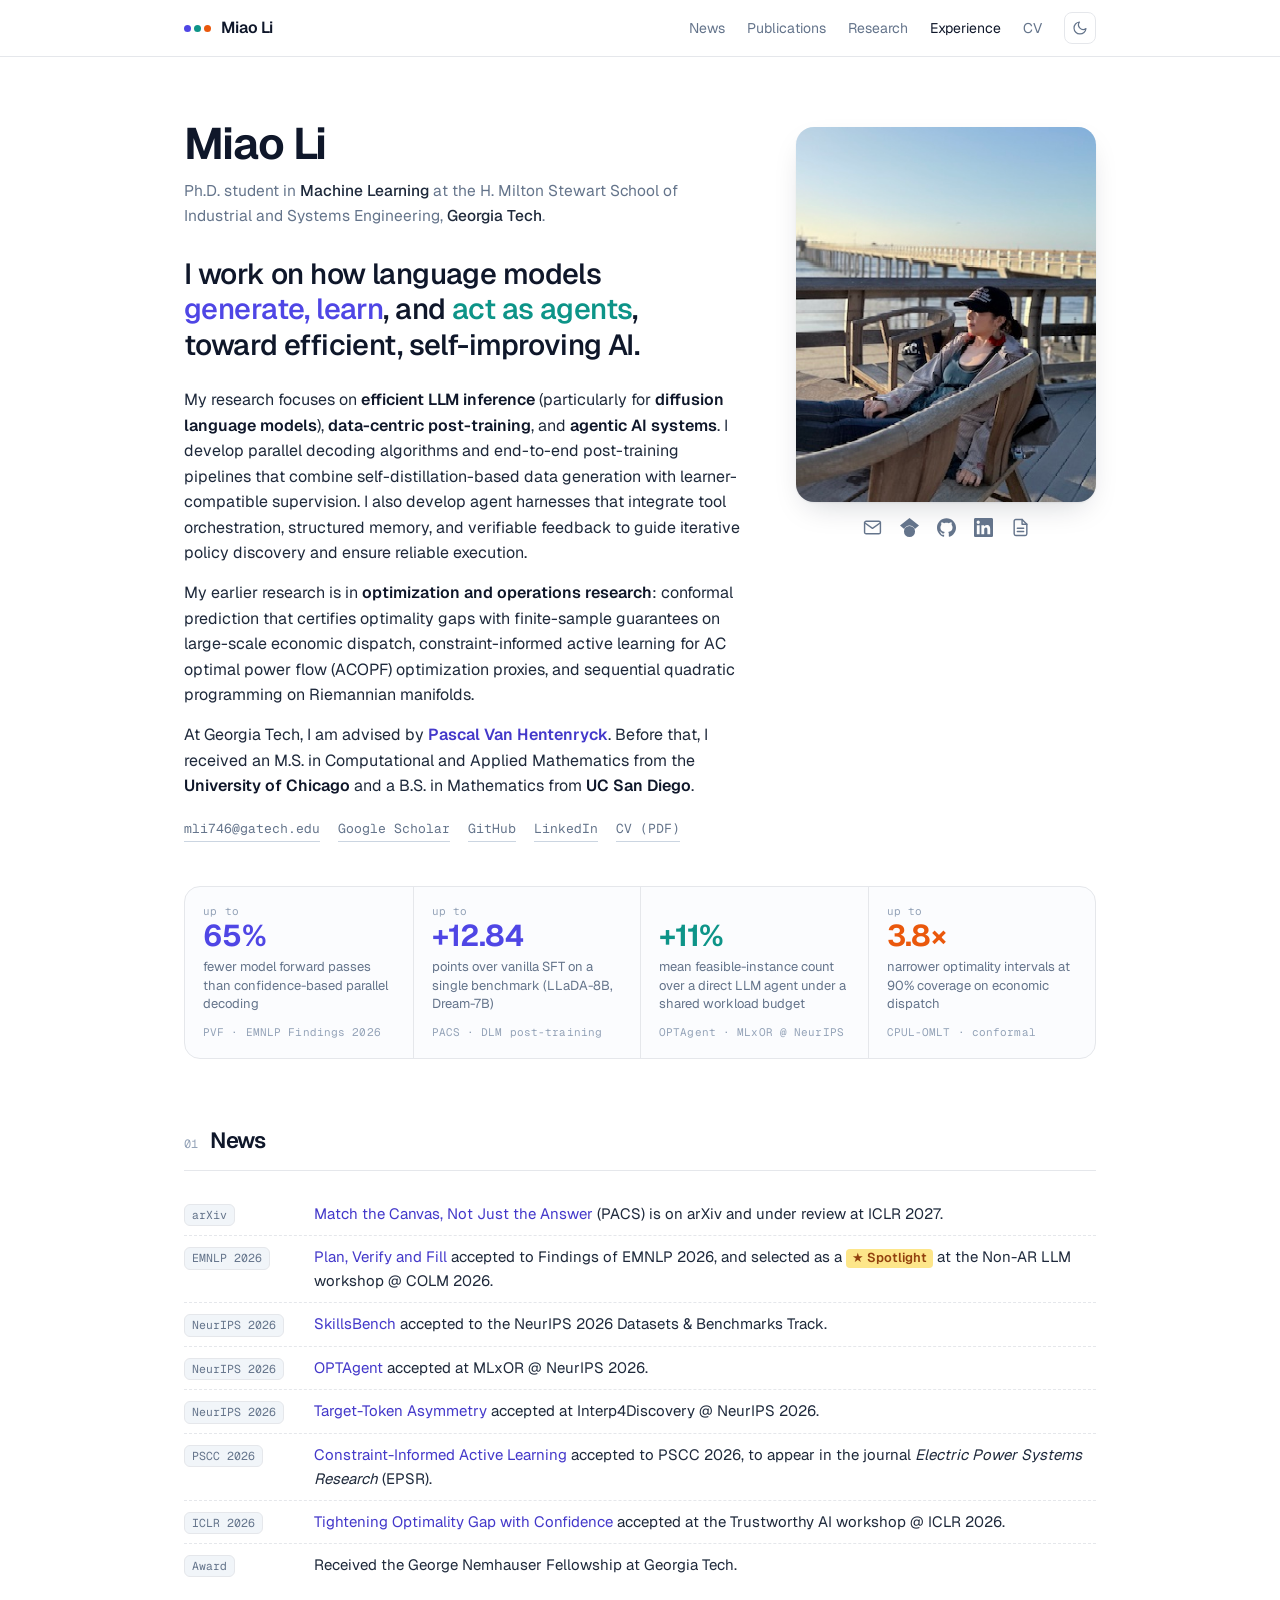
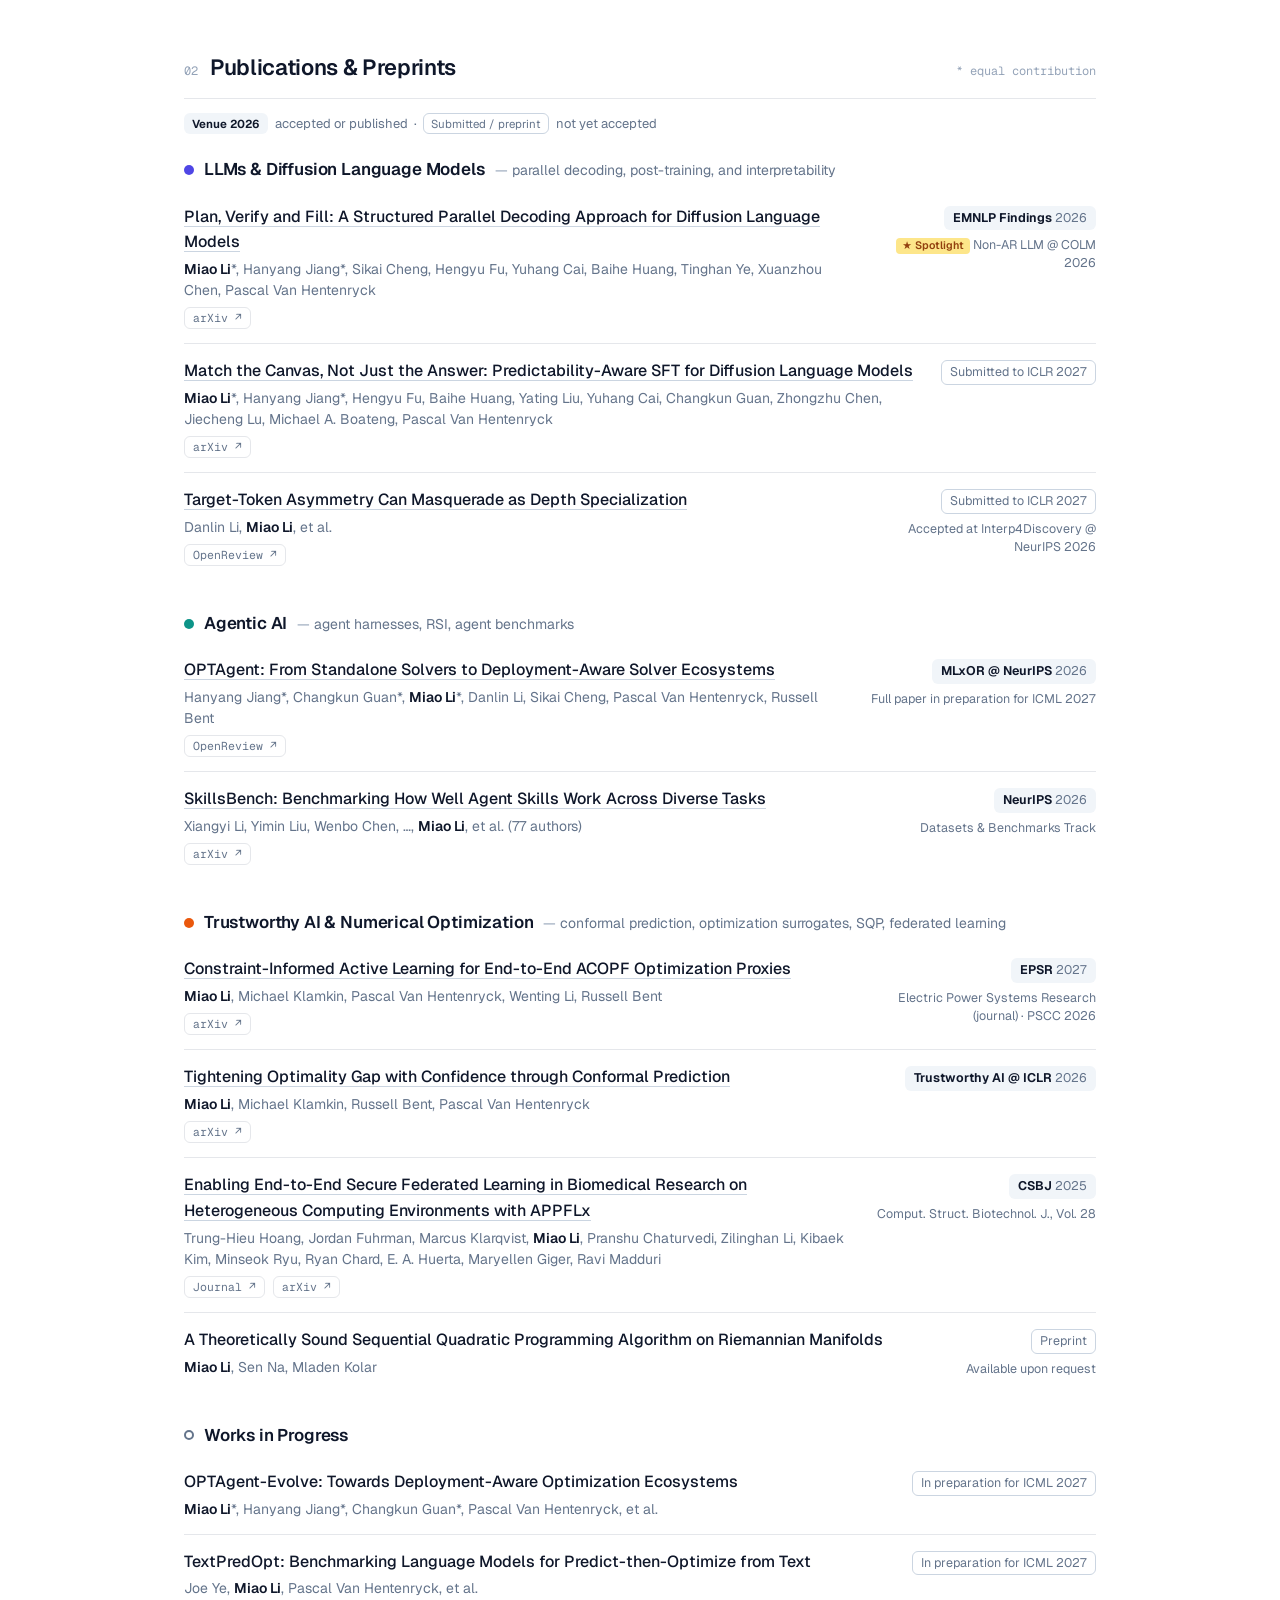
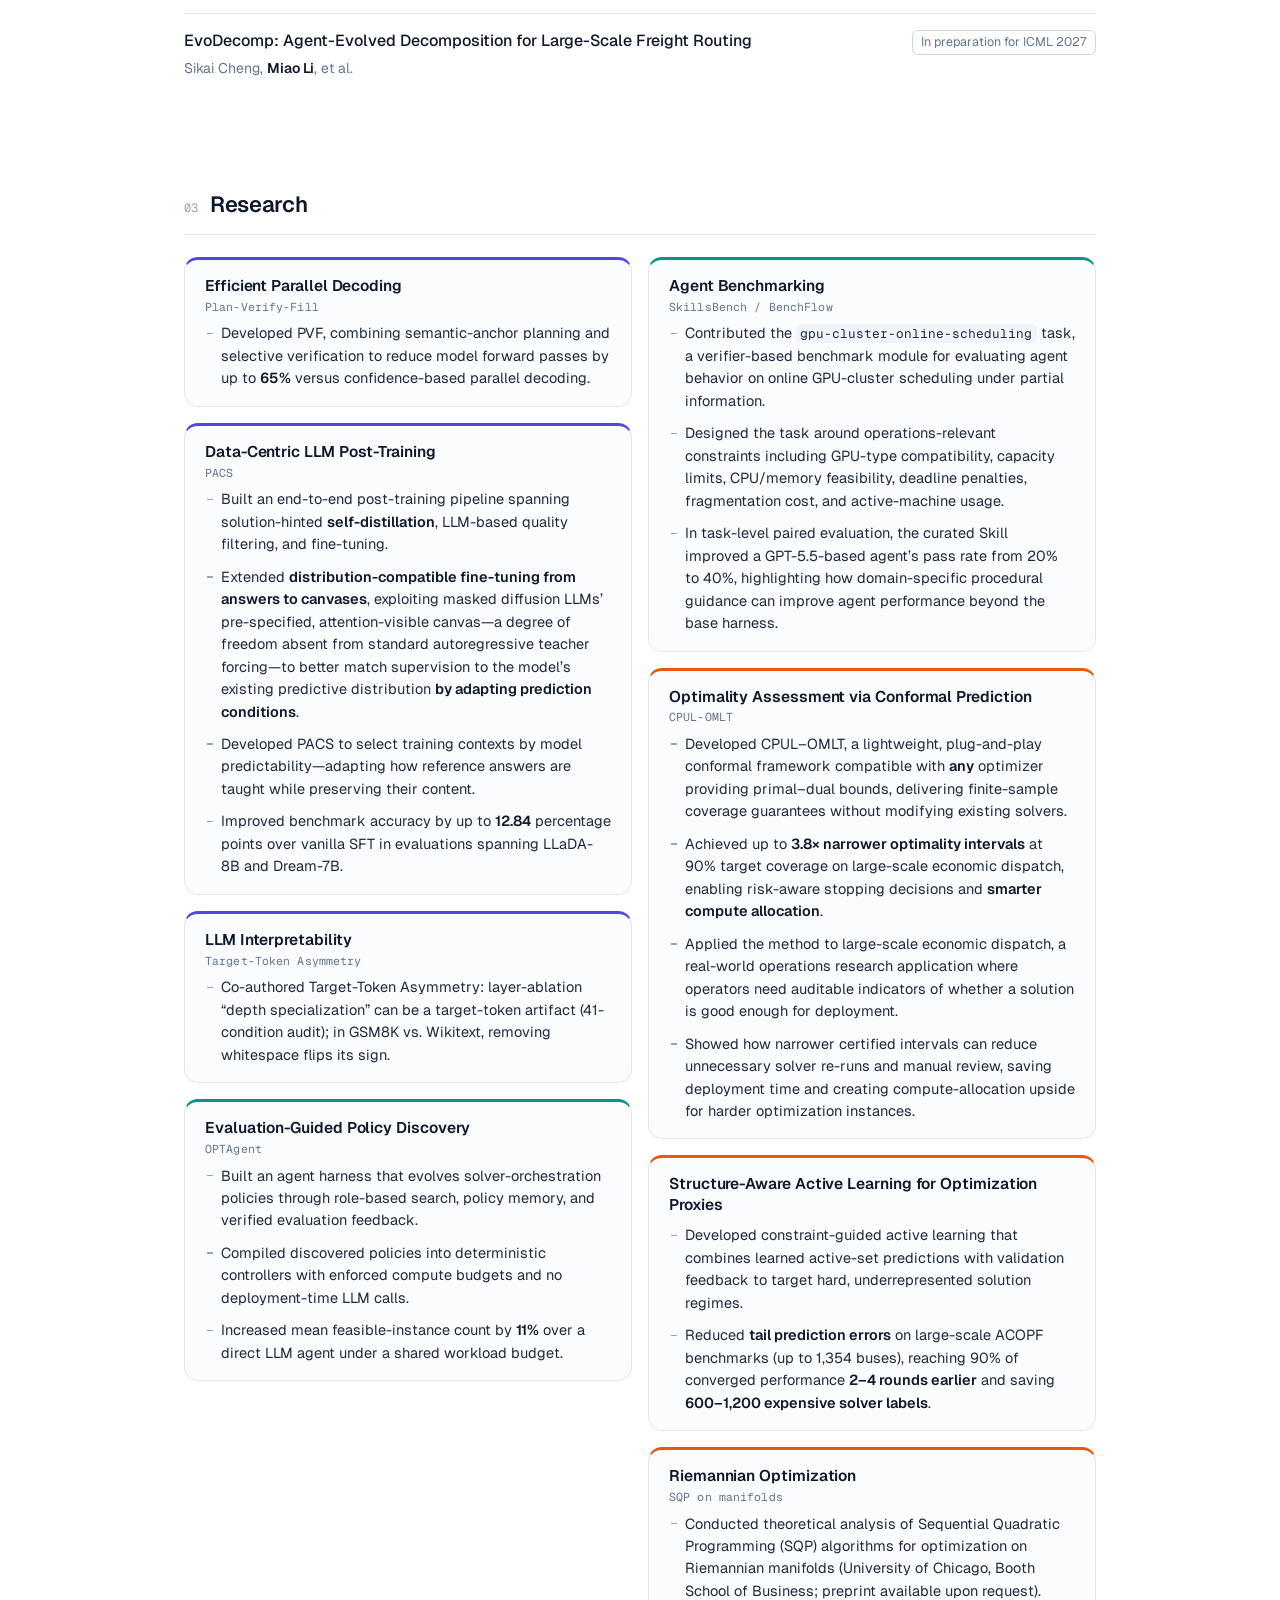
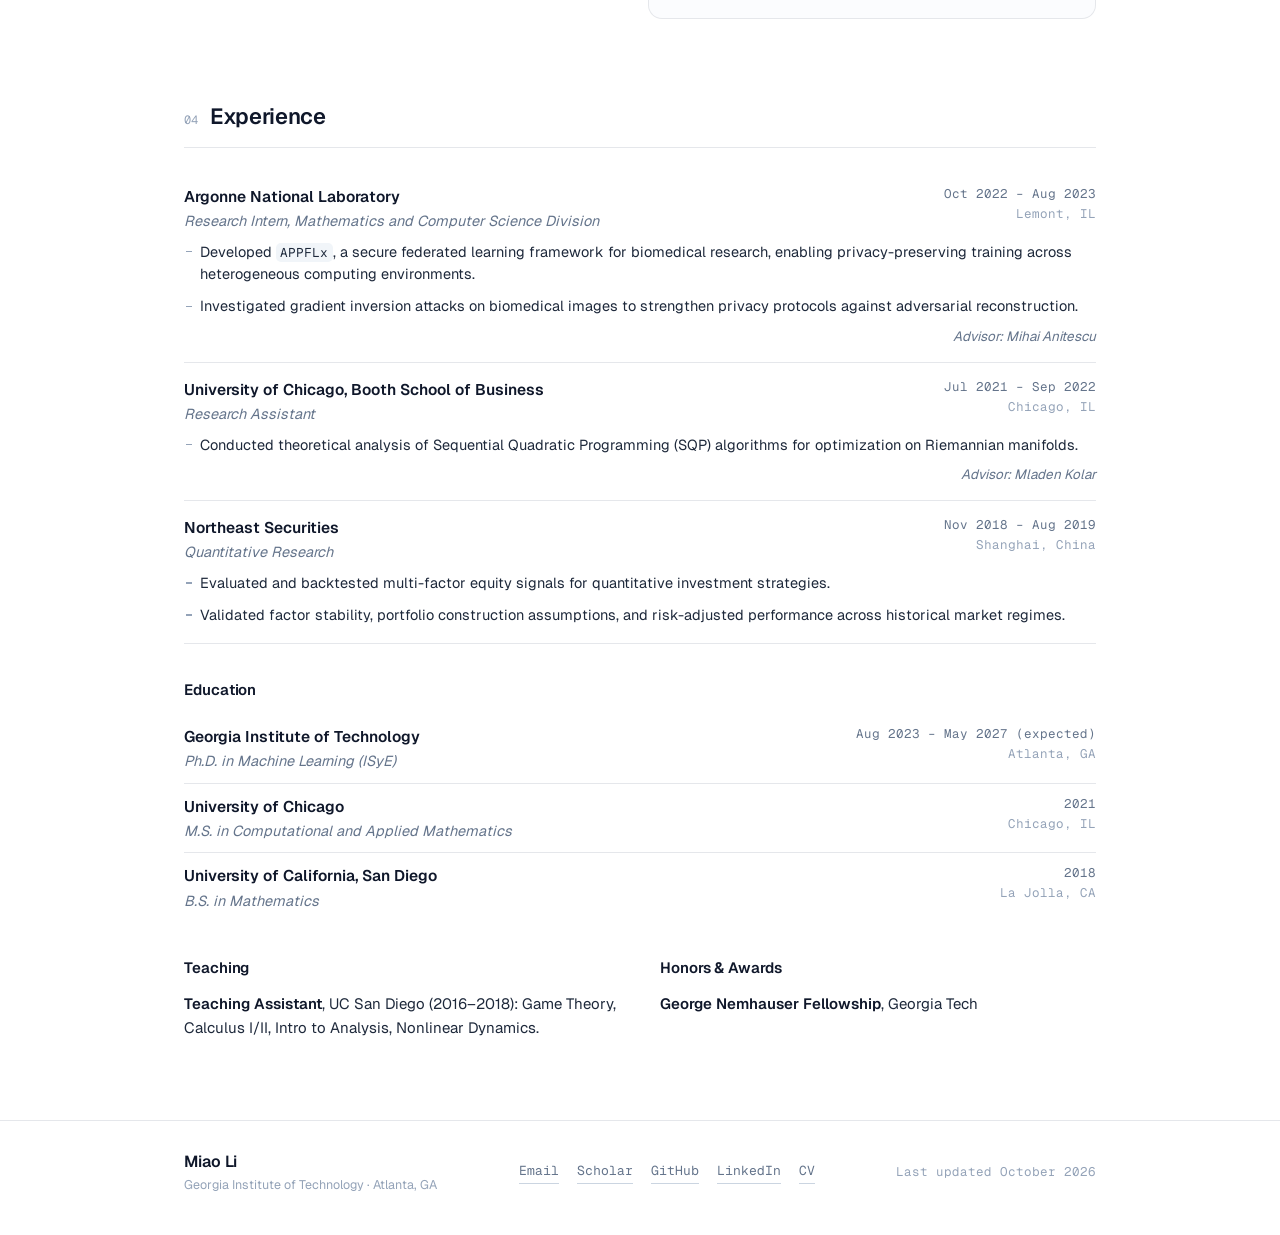
==== commit 7125a004: "Mark PVF as EMNLP Findings and the ACOPF paper as an EPSR journal paper Co-Authored-By: Claude Opus " ====
--- a/index.html
+++ b/index.html
@@ -94,7 +94,7 @@
         <div class="stat a">
           <div class="stat-n"><small>up to</small>65%</div>
           <div class="stat-l">fewer model forward passes than confidence-based parallel decoding</div>
-          <div class="stat-s mono">PVF &middot; EMNLP 2026</div>
+          <div class="stat-s mono">PVF &middot; EMNLP Findings 2026</div>
         </div>
         <div class="stat a">
           <div class="stat-n"><small>up to</small>+12.84</div>
@@ -119,11 +119,11 @@
       <div class="sec-h"><span class="num mono">01</span><h2>News</h2></div>
       <ul class="news">
         <li><span class="tag mono">arXiv</span><span><a href="https://arxiv.org/abs/2610.18001">Match the Canvas, Not Just the Answer</a> (PACS) is on arXiv and under review at ICLR 2027.</span></li>
-        <li><span class="tag mono">EMNLP 2026</span><span><a href="https://arxiv.org/abs/2601.12247">Plan, Verify and Fill</a> accepted to EMNLP 2026, and selected as a <span class="spot">&#9733; Spotlight</span> at the Non-AR LLM workshop @ COLM 2026.</span></li>
+        <li><span class="tag mono">EMNLP 2026</span><span><a href="https://arxiv.org/abs/2601.12247">Plan, Verify and Fill</a> accepted to Findings of EMNLP 2026, and selected as a <span class="spot">&#9733; Spotlight</span> at the Non-AR LLM workshop @ COLM 2026.</span></li>
         <li><span class="tag mono">NeurIPS 2026</span><span><a href="https://arxiv.org/abs/2602.12670">SkillsBench</a> accepted to the NeurIPS 2026 Datasets &amp; Benchmarks Track.</span></li>
         <li><span class="tag mono">NeurIPS 2026</span><span><a href="https://openreview.net/forum?id=ydWJ4mL4nu">OPTAgent</a> accepted at MLxOR @ NeurIPS 2026.</span></li>
         <li><span class="tag mono">NeurIPS 2026</span><span><a href="https://openreview.net/forum?id=mOjzm8ppWG">Target-Token Asymmetry</a> accepted at Interp4Discovery @ NeurIPS 2026.</span></li>
-        <li><span class="tag mono">PSCC 2026</span><span><a href="https://arxiv.org/abs/2511.06248">Constraint-Informed Active Learning</a> accepted to PSCC 2026 (Electric Power Systems Research).</span></li>
+        <li><span class="tag mono">PSCC 2026</span><span><a href="https://arxiv.org/abs/2511.06248">Constraint-Informed Active Learning</a> accepted to PSCC 2026, to appear in the journal <i>Electric Power Systems Research</i> (EPSR).</span></li>
         <li><span class="tag mono">ICLR 2026</span><span><a href="https://arxiv.org/abs/2503.04071">Tightening Optimality Gap with Confidence</a> accepted at the Trustworthy AI workshop @ ICLR 2026.</span></li>
         <li><span class="tag mono">Award</span><span>Received the George Nemhauser Fellowship at Georgia Tech.</span></li>
       </ul>
@@ -147,7 +147,7 @@
             <p class="plinks"><a href="https://arxiv.org/abs/2601.12247">arXiv</a></p>
           </div>
           <div class="pub-side">
-            <span class="chip">EMNLP <em>2026</em></span>
+            <span class="chip">EMNLP Findings <em>2026</em></span>
             <span class="note"><span class="spot">&#9733; Spotlight</span> Non-AR LLM @ COLM 2026</span>
           </div>
         </article>
@@ -215,7 +215,7 @@
           </div>
           <div class="pub-side">
             <span class="chip">EPSR <em>2027</em></span>
-            <span class="note">Electric Power Systems Research</span>
+            <span class="note">Electric Power Systems Research (journal) &middot; PSCC 2026</span>
           </div>
         </article>
 
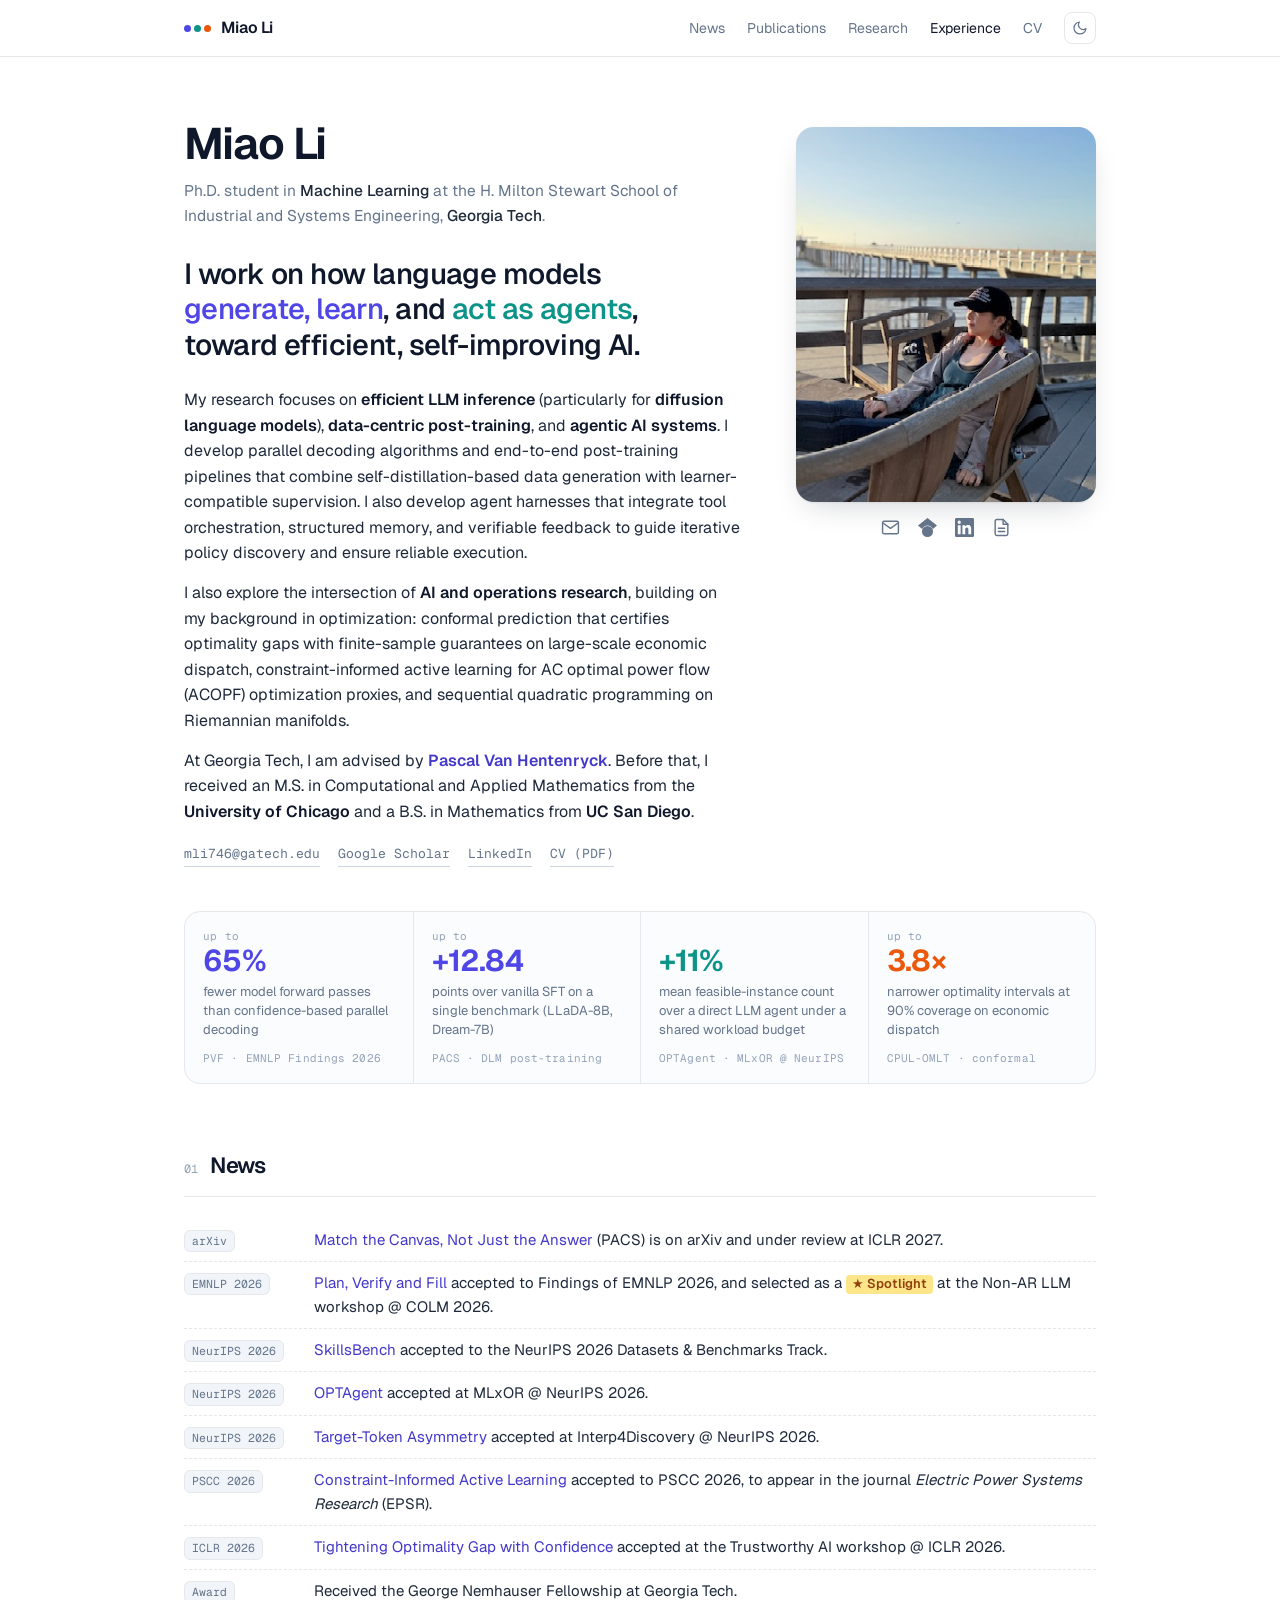
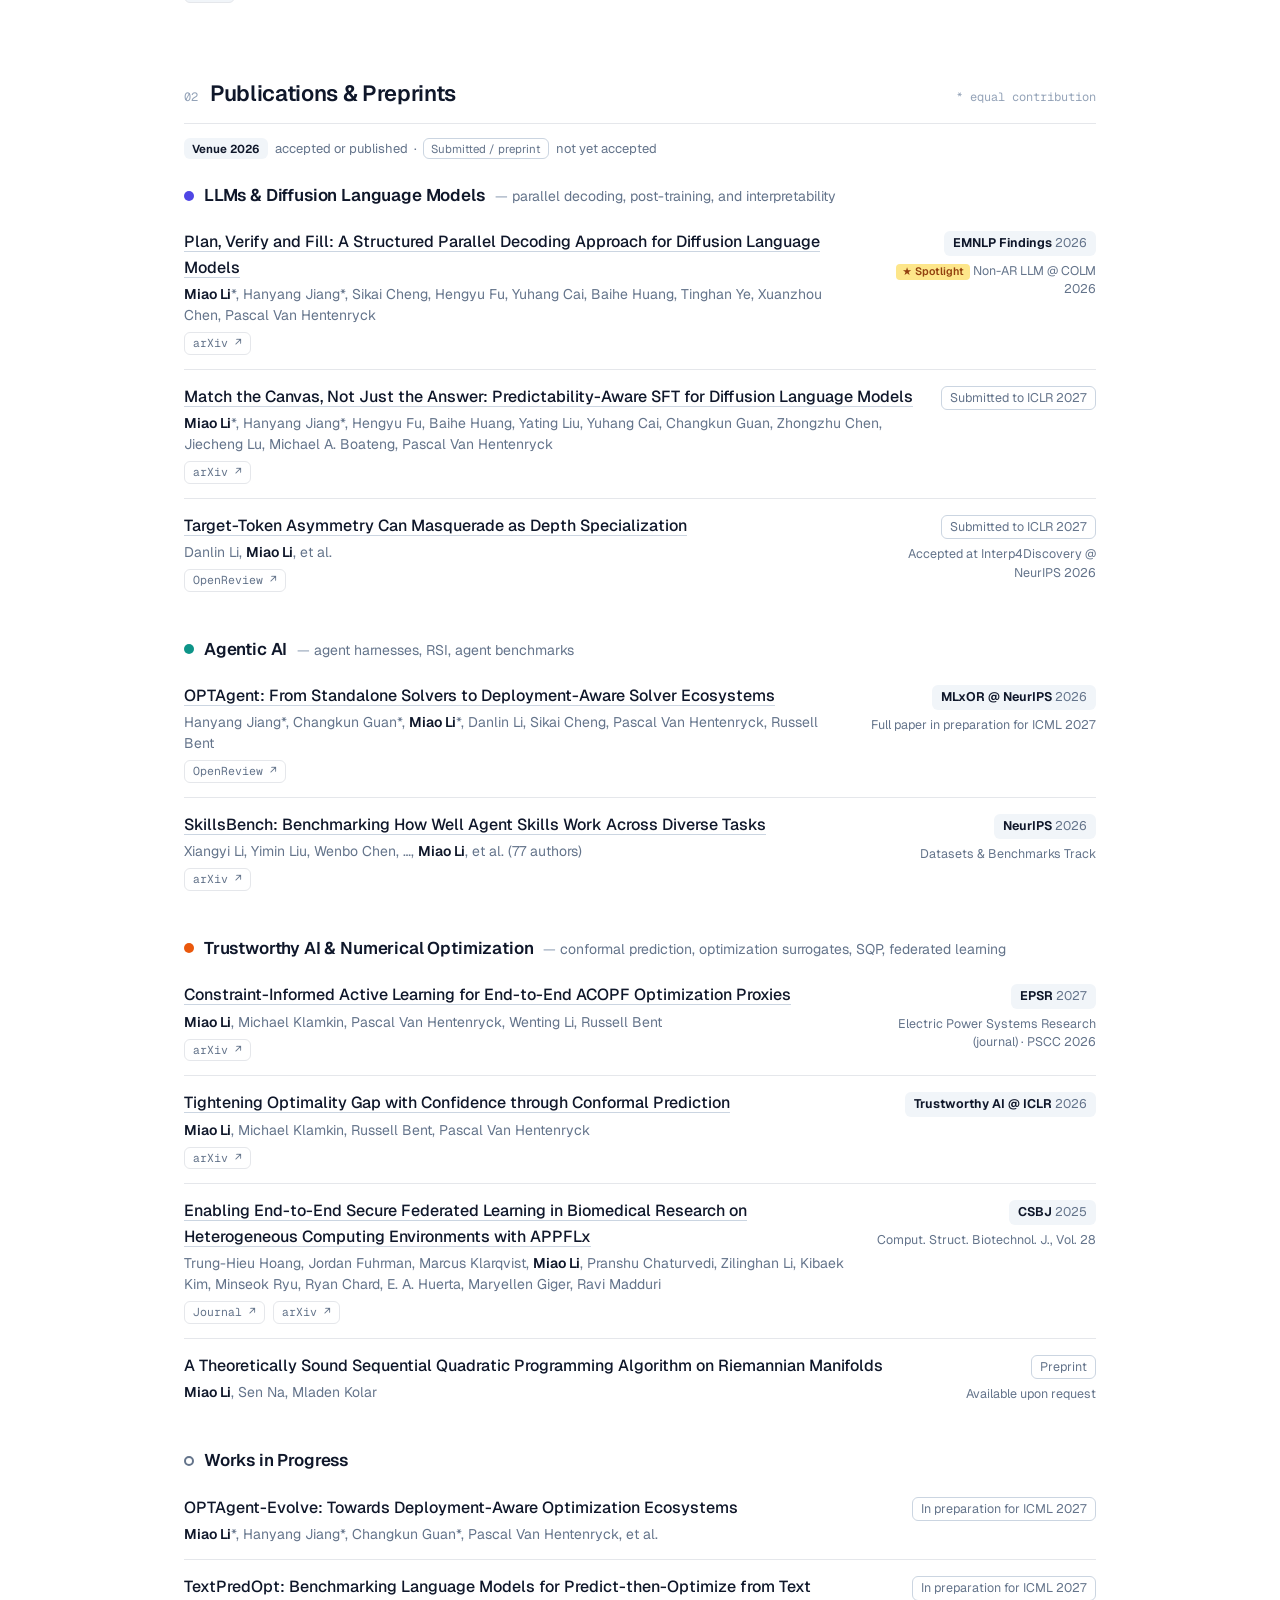
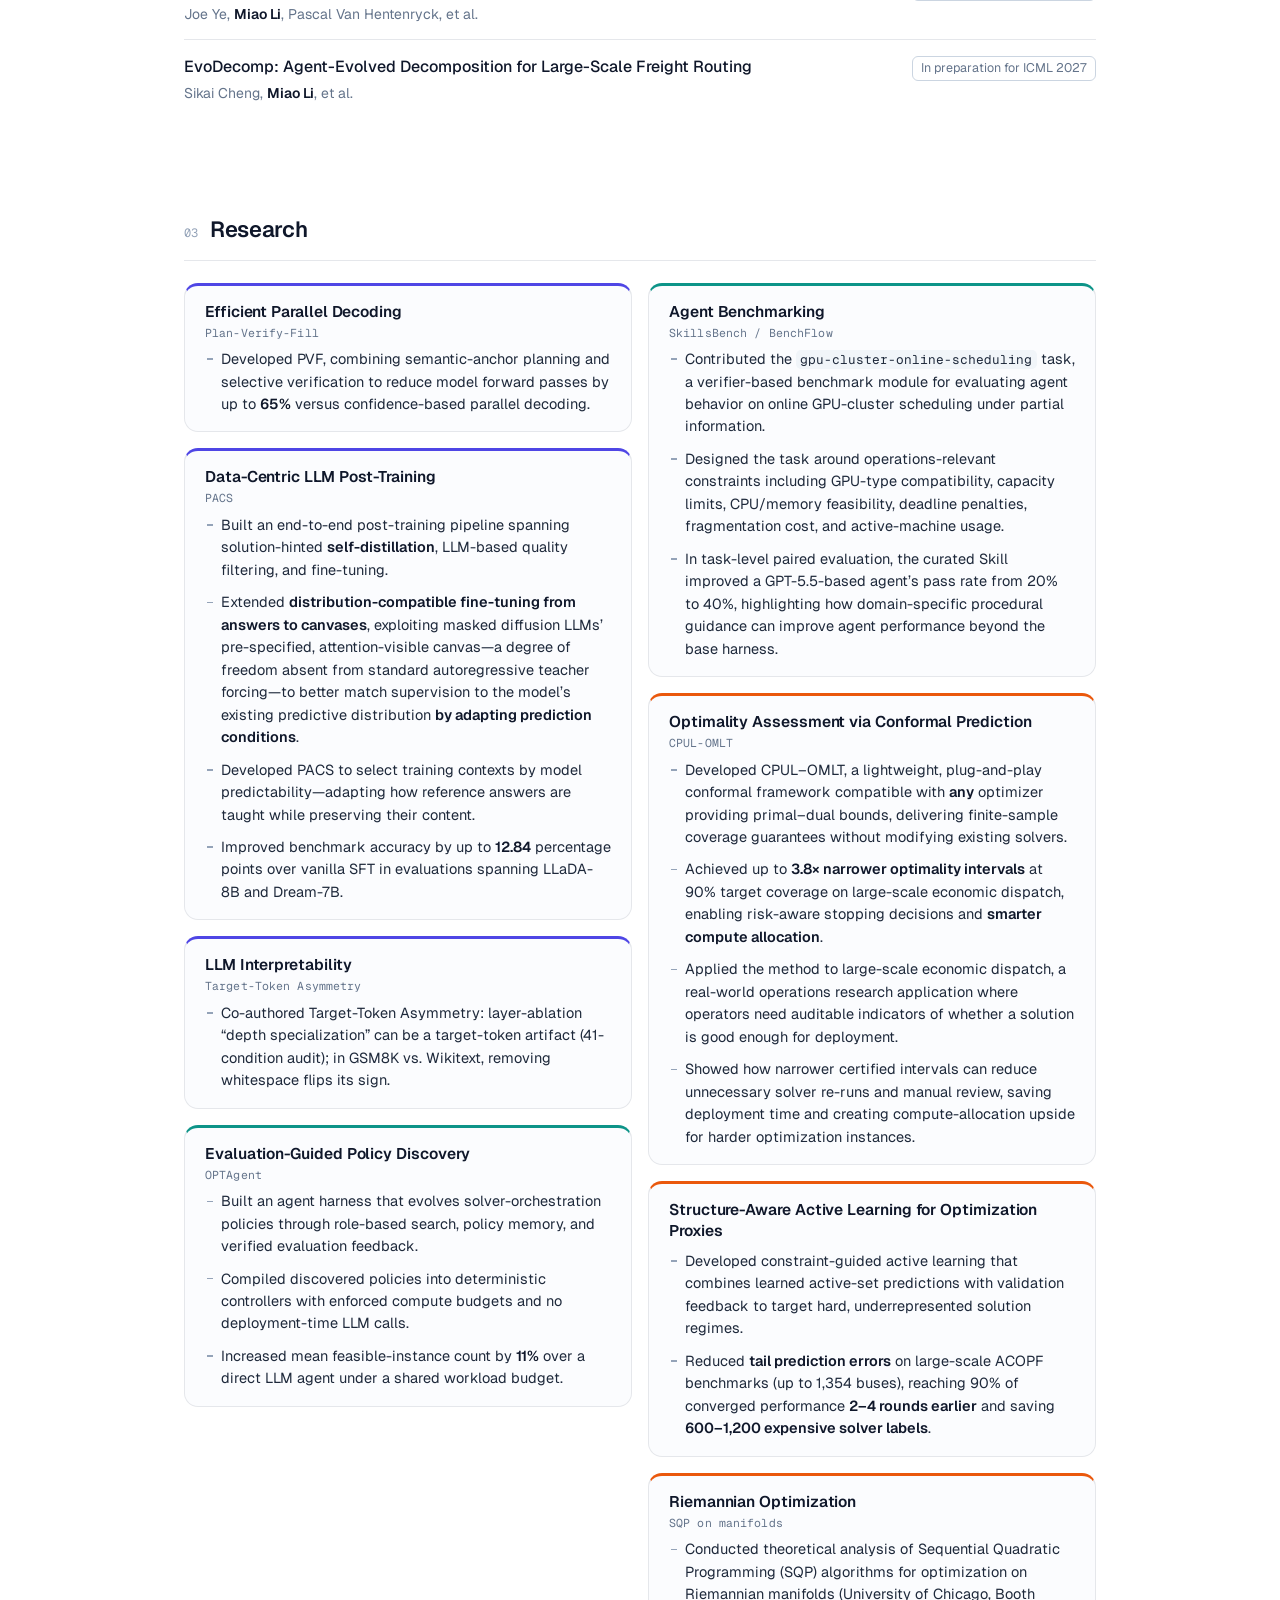
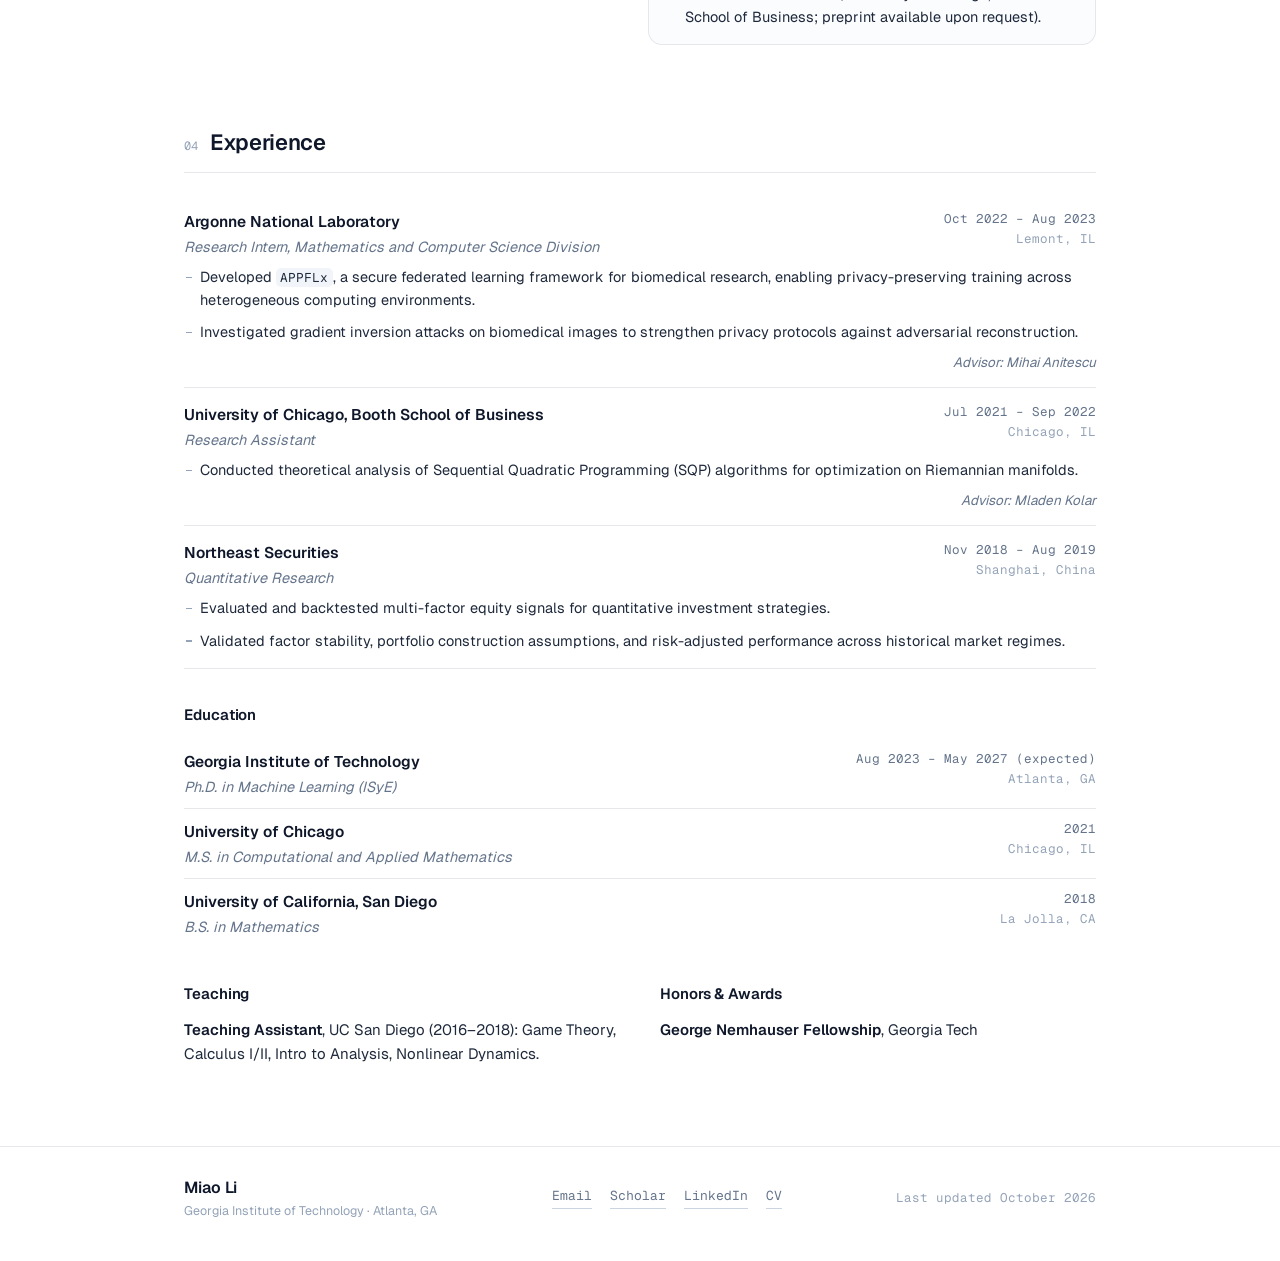
==== commit 839b4c36: "Frame AI x OR work as ongoing and remove GitHub links Co-Authored-By: Claude Opus 5.5 <noreply@anthr" ====
--- a/index.html
+++ b/index.html
@@ -63,14 +63,13 @@
 
         <div class="bio">
           <p>My research focuses on <b>efficient LLM inference</b> (particularly for <b>diffusion language models</b>), <b>data-centric post-training</b>, and <b>agentic AI systems</b>. I develop parallel decoding algorithms and end-to-end post-training pipelines that combine self-distillation-based data generation with learner-compatible supervision. I also develop agent harnesses that integrate tool orchestration, structured memory, and verifiable feedback to guide iterative policy discovery and ensure reliable execution.</p>
-          <p>My earlier research is in <b>optimization and operations research</b>: conformal prediction that certifies optimality gaps with finite-sample guarantees on large-scale economic dispatch, constraint-informed active learning for AC optimal power flow (ACOPF) optimization proxies, and sequential quadratic programming on Riemannian manifolds.</p>
+          <p>I also explore the intersection of <b>AI and operations research</b>, building on my background in optimization: conformal prediction that certifies optimality gaps with finite-sample guarantees on large-scale economic dispatch, constraint-informed active learning for AC optimal power flow (ACOPF) optimization proxies, and sequential quadratic programming on Riemannian manifolds.</p>
           <p>At Georgia Tech, I am advised by <a href="https://sites.gatech.edu/pascal-van-hentenryck/"><b>Pascal Van Hentenryck</b></a>. Before that, I received an M.S. in Computational and Applied Mathematics from the <b>University of Chicago</b> and a B.S. in Mathematics from <b>UC San Diego</b>.</p>
         </div>
 
         <p class="linkrow mono">
           <a href="mailto:mli746@gatech.edu">mli746@gatech.edu</a>
           <a href="https://scholar.google.com/citations?user=ixqxIAwAAAAJ">Google Scholar</a>
-          <a href="https://github.com/mli746">GitHub</a>
           <a href="https://www.linkedin.com/in/miao-li-8836uu/">LinkedIn</a>
           <a href="files/cv.pdf">CV (PDF)</a>
         </p>
@@ -81,7 +80,6 @@
         <figcaption class="icons" aria-label="Links">
           <a href="mailto:mli746@gatech.edu" aria-label="Email"><svg viewBox="0 0 24 24" class="stroke"><path d="M4 4h16a2 2 0 0 1 2 2v12a2 2 0 0 1-2 2H4a2 2 0 0 1-2-2V6a2 2 0 0 1 2-2z"/><path d="M22 6l-10 7L2 6"/></svg></a>
           <a href="https://scholar.google.com/citations?user=ixqxIAwAAAAJ" aria-label="Google Scholar"><svg viewBox="0 0 24 24"><path d="M5.242 13.769L0 9.5 12 0l12 9.5-5.242 4.269C17.548 11.249 14.978 9.5 12 9.5c-2.977 0-5.548 1.748-6.758 4.269zM12 10a7 7 0 1 0 0 14 7 7 0 0 0 0-14z"/></svg></a>
-          <a href="https://github.com/mli746" aria-label="GitHub"><svg viewBox="0 0 24 24"><path d="M12 .297c-6.63 0-12 5.373-12 12 0 5.303 3.438 9.8 8.205 11.385.6.113.82-.258.82-.577 0-.285-.01-1.04-.015-2.04-3.338.724-4.042-1.61-4.042-1.61C4.422 18.07 3.633 17.7 3.633 17.7c-1.087-.744.084-.729.084-.729 1.205.084 1.838 1.236 1.838 1.236 1.07 1.835 2.809 1.305 3.495.998.108-.776.417-1.305.76-1.605-2.665-.3-5.466-1.332-5.466-5.93 0-1.31.465-2.38 1.235-3.22-.135-.303-.54-1.523.105-3.176 0 0 1.005-.322 3.3 1.23.96-.267 1.98-.399 3-.405 1.02.006 2.04.138 3 .405 2.28-1.552 3.285-1.23 3.285-1.23.645 1.653.24 2.873.12 3.176.765.84 1.23 1.91 1.23 3.22 0 4.61-2.805 5.625-5.475 5.92.42.36.81 1.096.81 2.22 0 1.606-.015 2.896-.015 3.286 0 .315.21.69.825.57C20.565 22.092 24 17.592 24 12.297c0-6.627-5.373-12-12-12"/></svg></a>
           <a href="https://www.linkedin.com/in/miao-li-8836uu/" aria-label="LinkedIn"><svg viewBox="0 0 24 24"><path d="M20.447 20.452h-3.554v-5.569c0-1.328-.027-3.037-1.852-3.037-1.853 0-2.136 1.445-2.136 2.939v5.667H9.351V9h3.414v1.561h.046c.477-.9 1.637-1.85 3.37-1.85 3.601 0 4.267 2.37 4.267 5.455v6.286zM5.337 7.433a2.062 2.062 0 1 1 0-4.125 2.062 2.062 0 0 1 0 4.125zm1.782 13.019H3.555V9h3.564v11.452zM22.225 0H1.771C.792 0 0 .774 0 1.729v20.542C0 23.227.792 24 1.771 24h20.451C23.2 24 24 23.227 24 22.271V1.729C24 .774 23.2 0 22.222 0h.003z"/></svg></a>
           <a href="files/cv.pdf" aria-label="CV (PDF)"><svg viewBox="0 0 24 24" class="stroke"><path d="M14 2H6a2 2 0 0 0-2 2v16a2 2 0 0 0 2 2h12a2 2 0 0 0 2-2V8z"/><path d="M14 2v6h6M16 13H8M16 17H8"/></svg></a>
         </figcaption>
@@ -423,7 +421,6 @@
       <p class="linkrow mono">
         <a href="mailto:mli746@gatech.edu">Email</a>
         <a href="https://scholar.google.com/citations?user=ixqxIAwAAAAJ">Scholar</a>
-        <a href="https://github.com/mli746">GitHub</a>
         <a href="https://www.linkedin.com/in/miao-li-8836uu/">LinkedIn</a>
         <a href="files/cv.pdf">CV</a>
       </p>
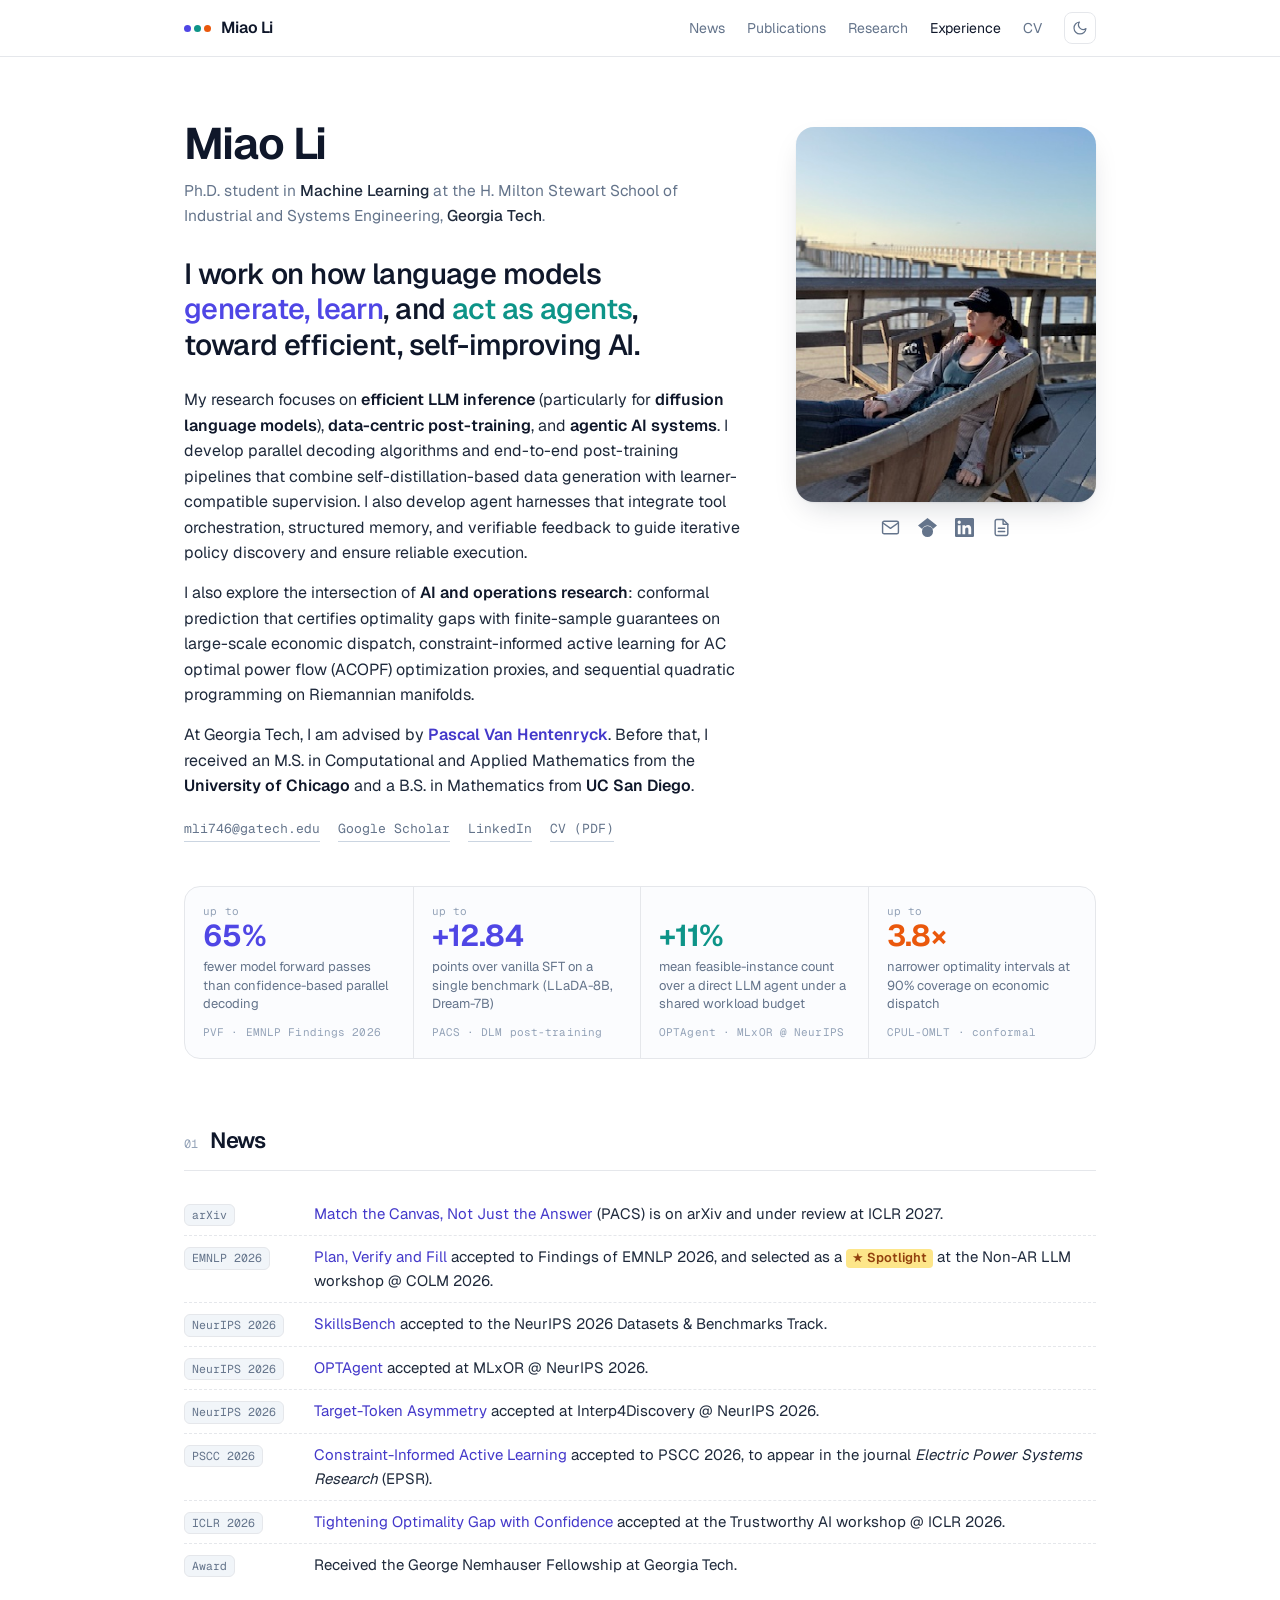
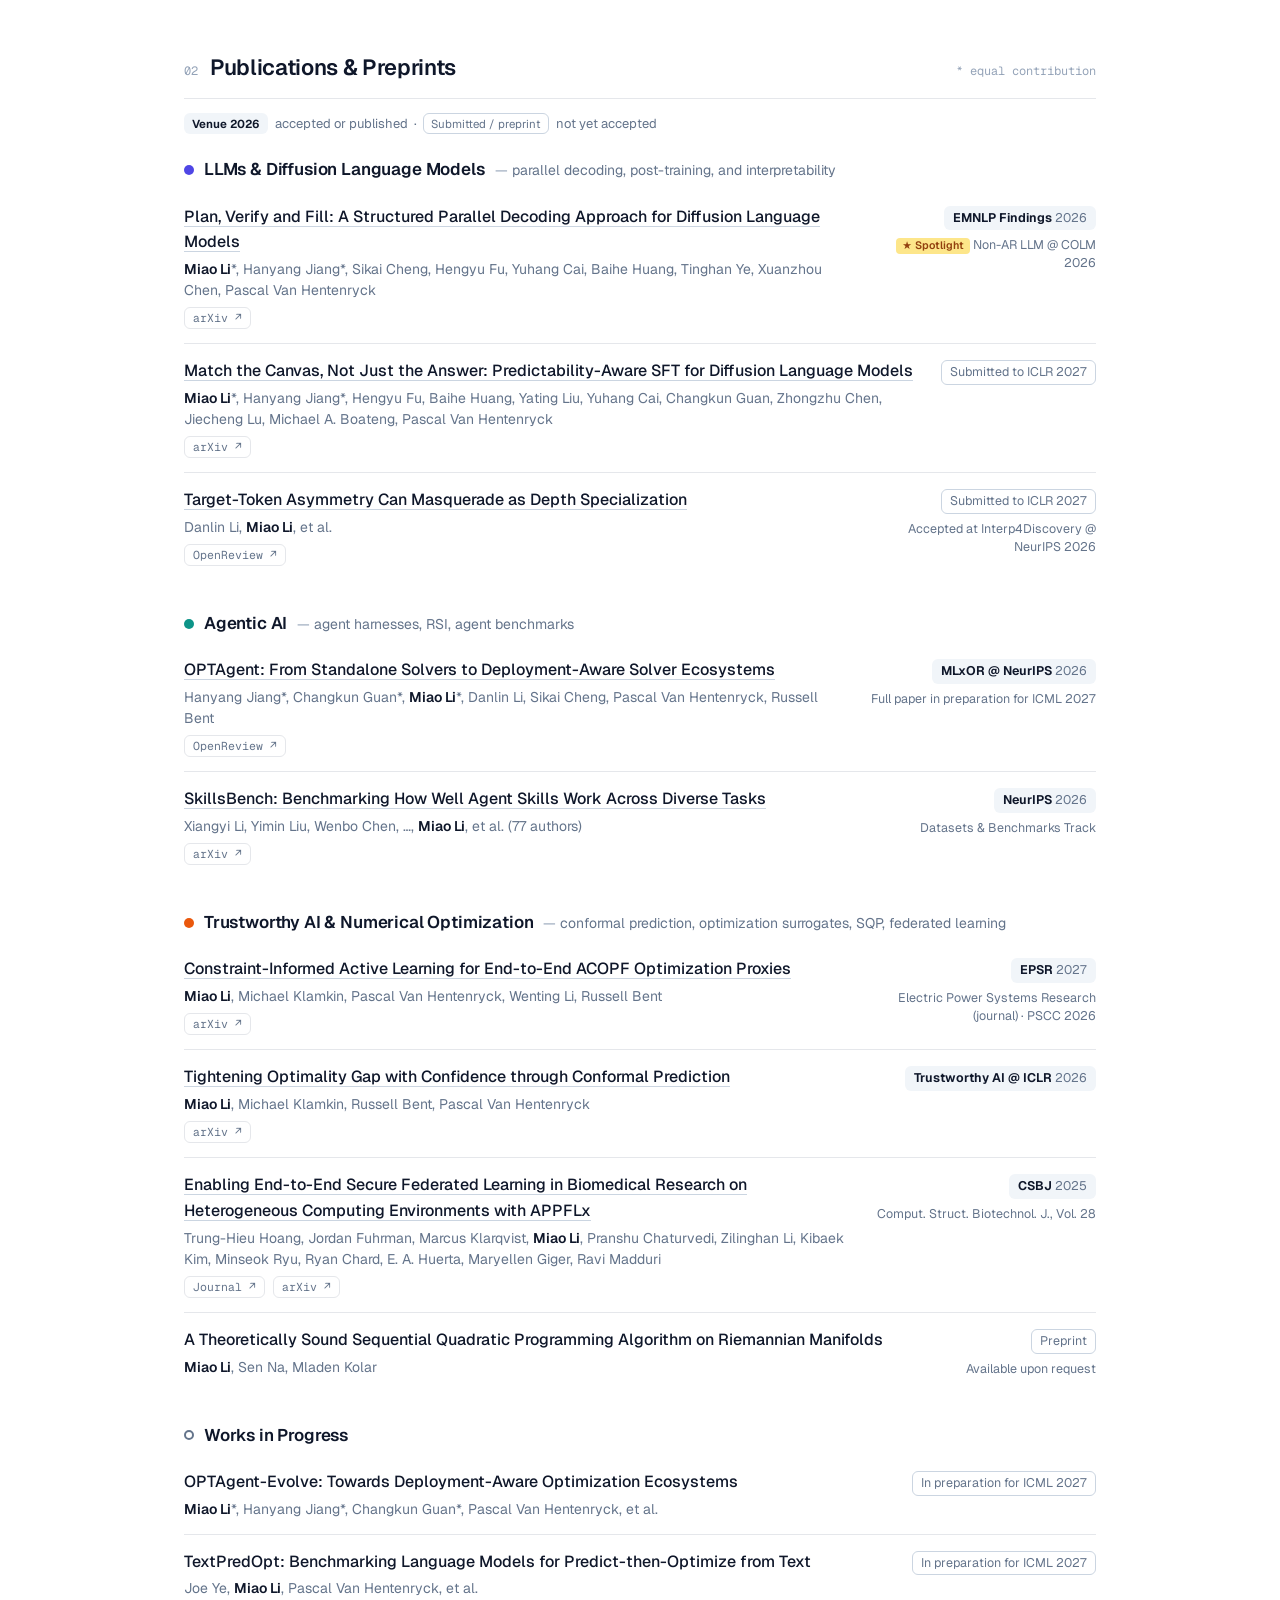
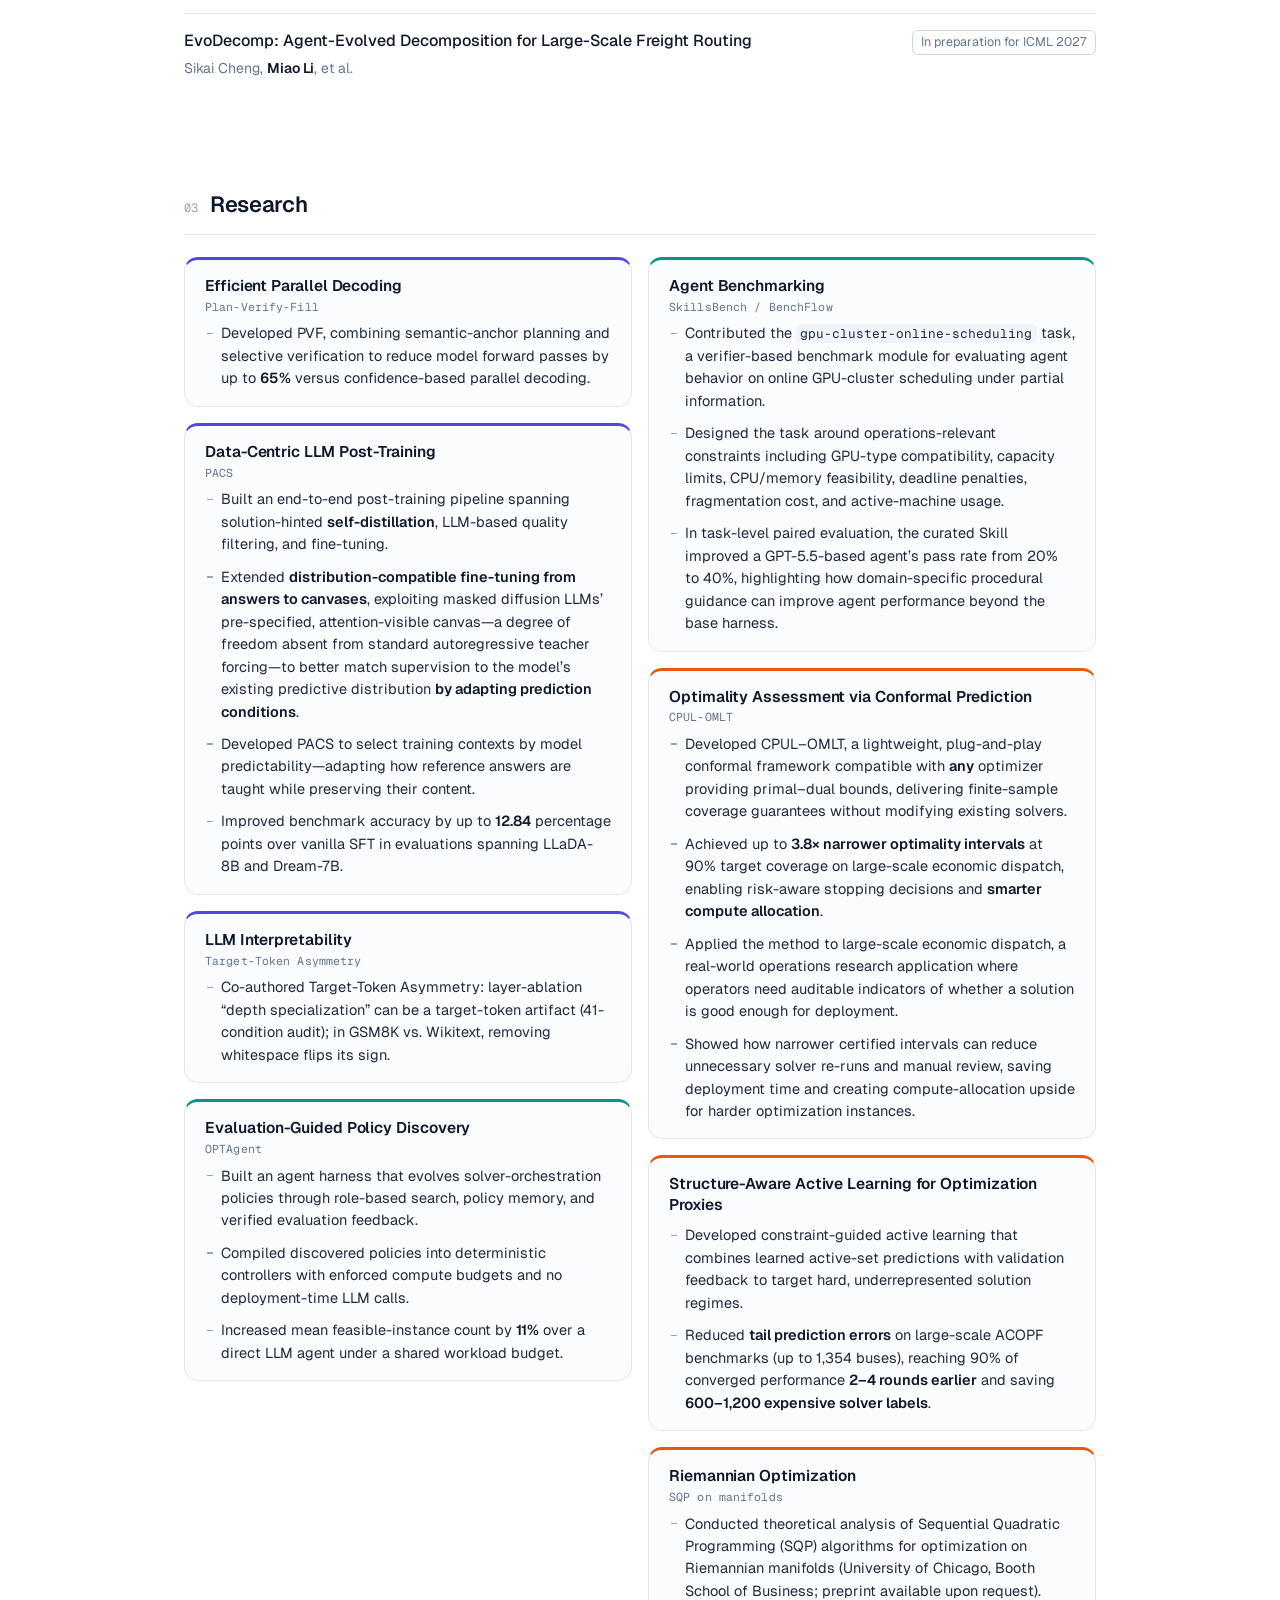
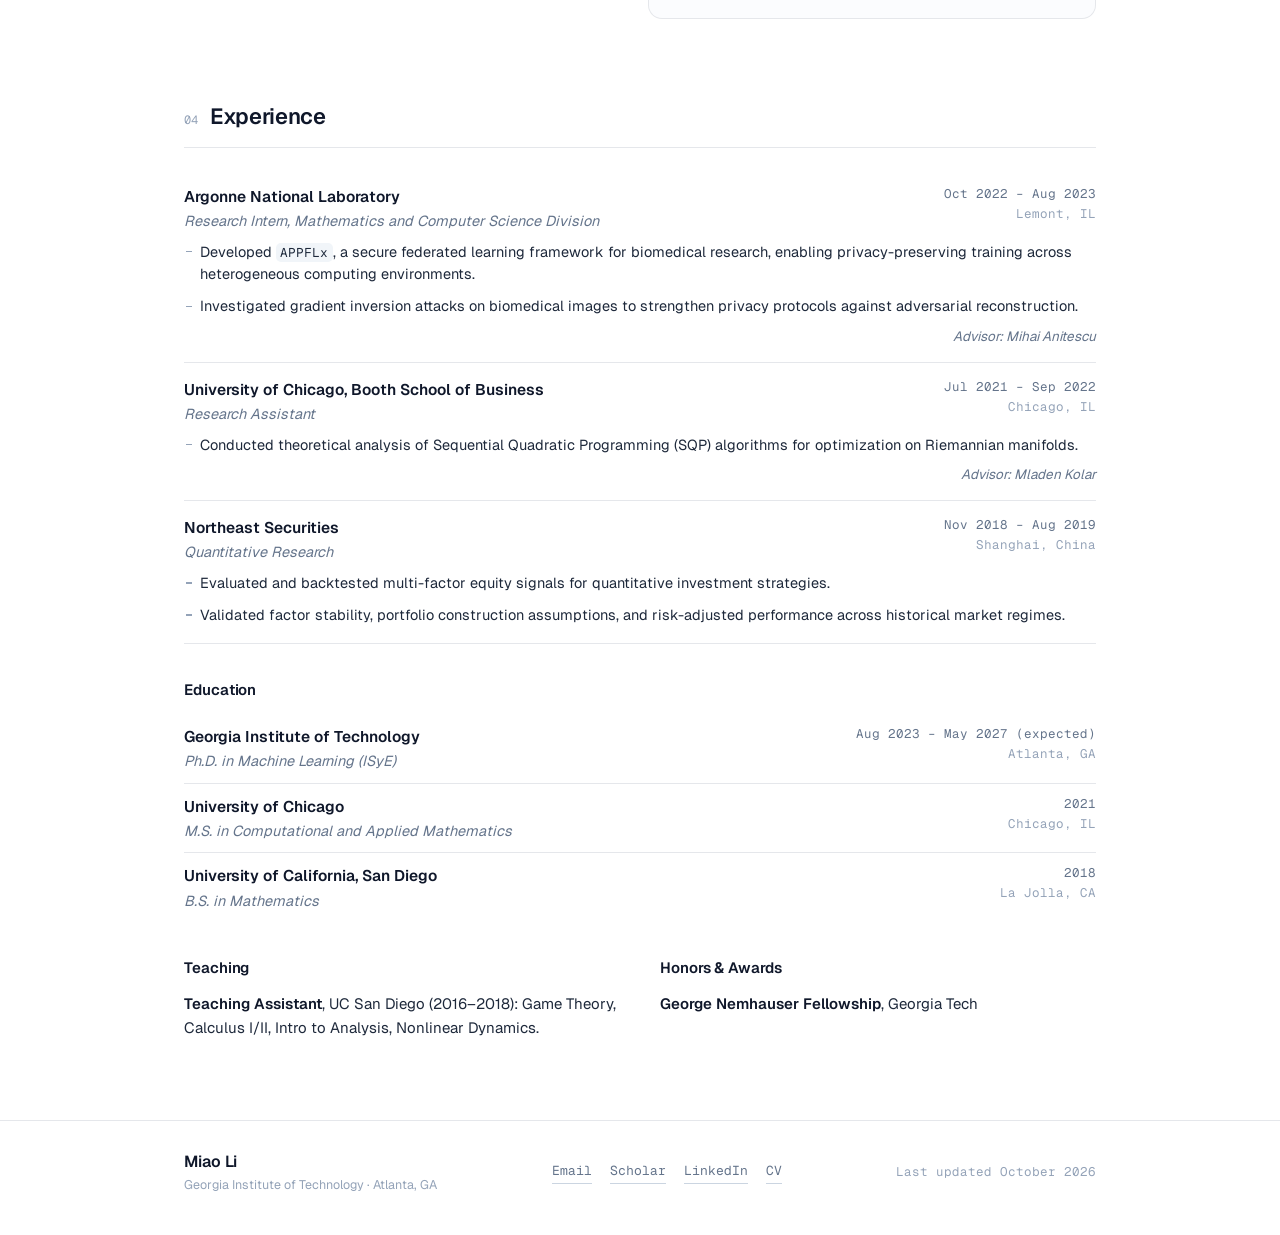
==== commit 2b702865: "Tighten the AI x OR sentence Co-Authored-By: Claude Opus 5.5 <noreply@anthropic.com>" ====
--- a/index.html
+++ b/index.html
@@ -63,7 +63,7 @@
 
         <div class="bio">
           <p>My research focuses on <b>efficient LLM inference</b> (particularly for <b>diffusion language models</b>), <b>data-centric post-training</b>, and <b>agentic AI systems</b>. I develop parallel decoding algorithms and end-to-end post-training pipelines that combine self-distillation-based data generation with learner-compatible supervision. I also develop agent harnesses that integrate tool orchestration, structured memory, and verifiable feedback to guide iterative policy discovery and ensure reliable execution.</p>
-          <p>I also explore the intersection of <b>AI and operations research</b>, building on my background in optimization: conformal prediction that certifies optimality gaps with finite-sample guarantees on large-scale economic dispatch, constraint-informed active learning for AC optimal power flow (ACOPF) optimization proxies, and sequential quadratic programming on Riemannian manifolds.</p>
+          <p>I also explore the intersection of <b>AI and operations research</b>: conformal prediction that certifies optimality gaps with finite-sample guarantees on large-scale economic dispatch, constraint-informed active learning for AC optimal power flow (ACOPF) optimization proxies, and sequential quadratic programming on Riemannian manifolds.</p>
           <p>At Georgia Tech, I am advised by <a href="https://sites.gatech.edu/pascal-van-hentenryck/"><b>Pascal Van Hentenryck</b></a>. Before that, I received an M.S. in Computational and Applied Mathematics from the <b>University of Chicago</b> and a B.S. in Mathematics from <b>UC San Diego</b>.</p>
         </div>
 
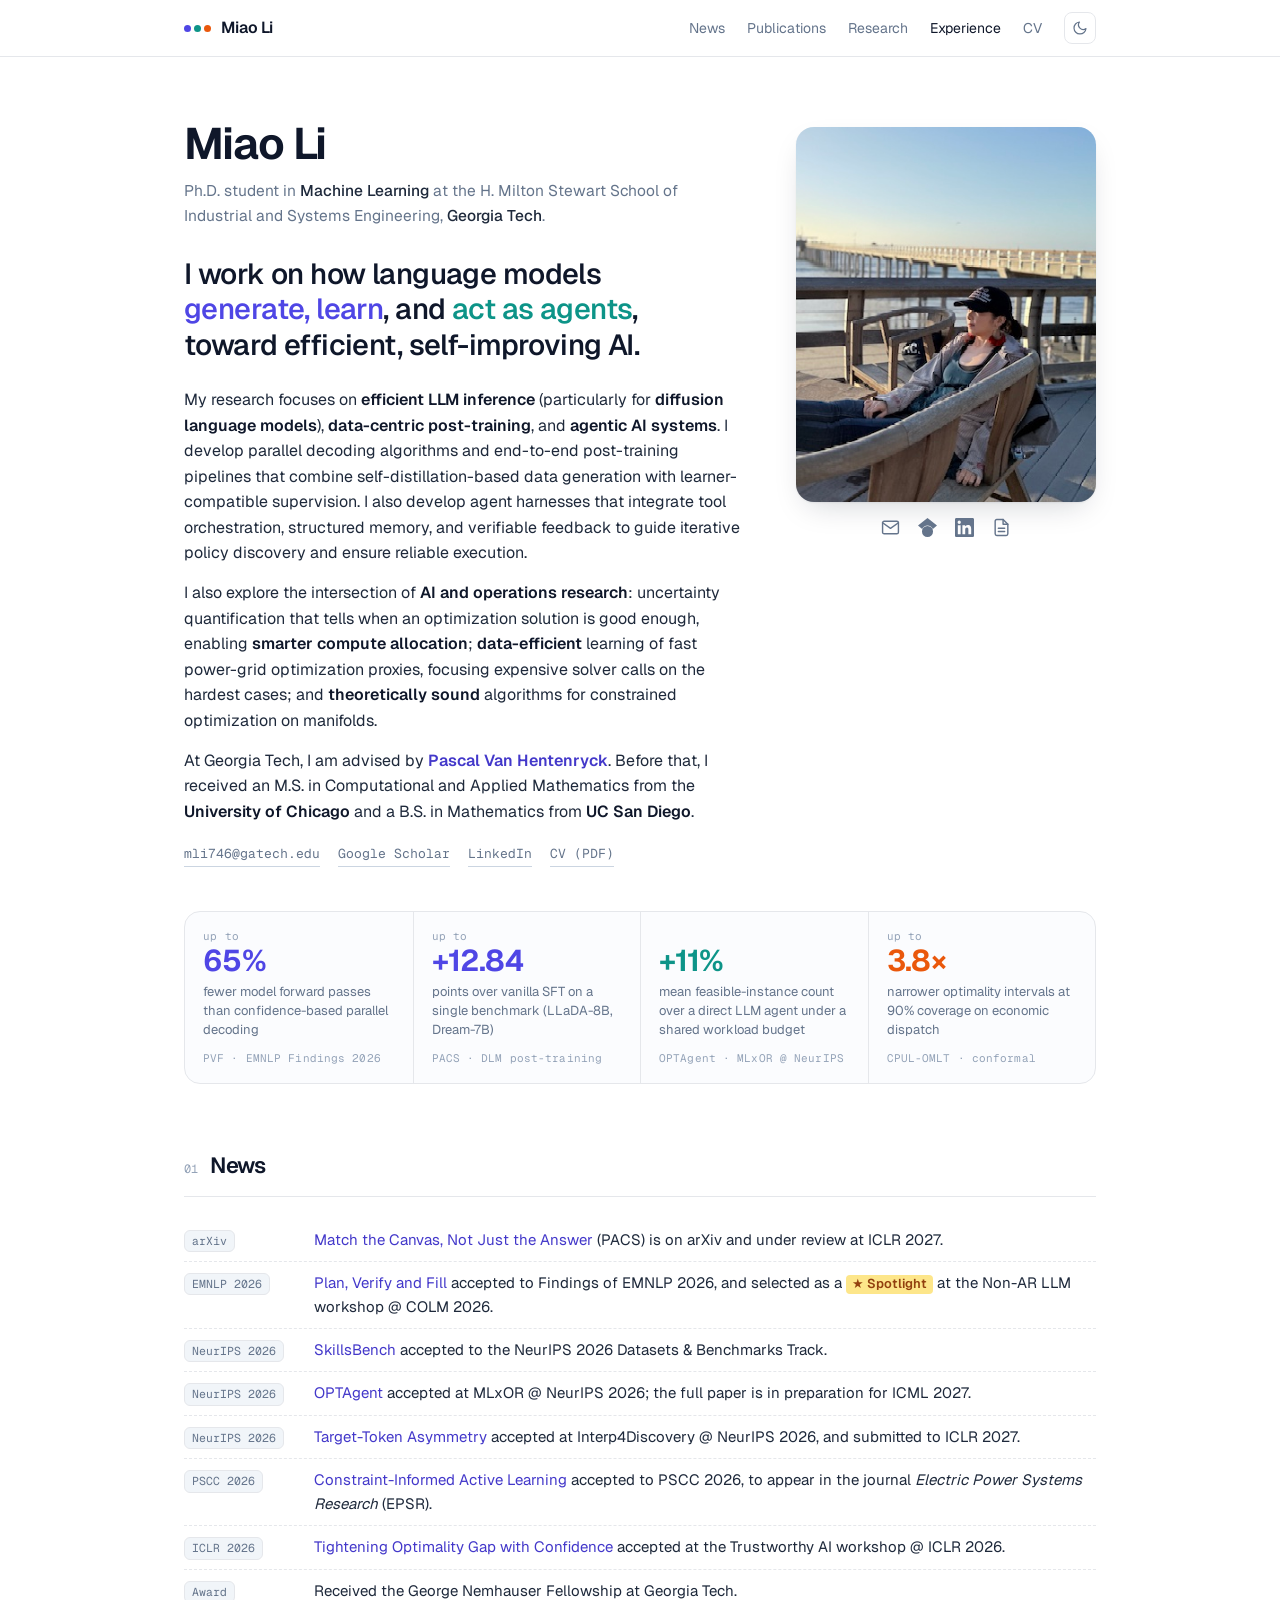
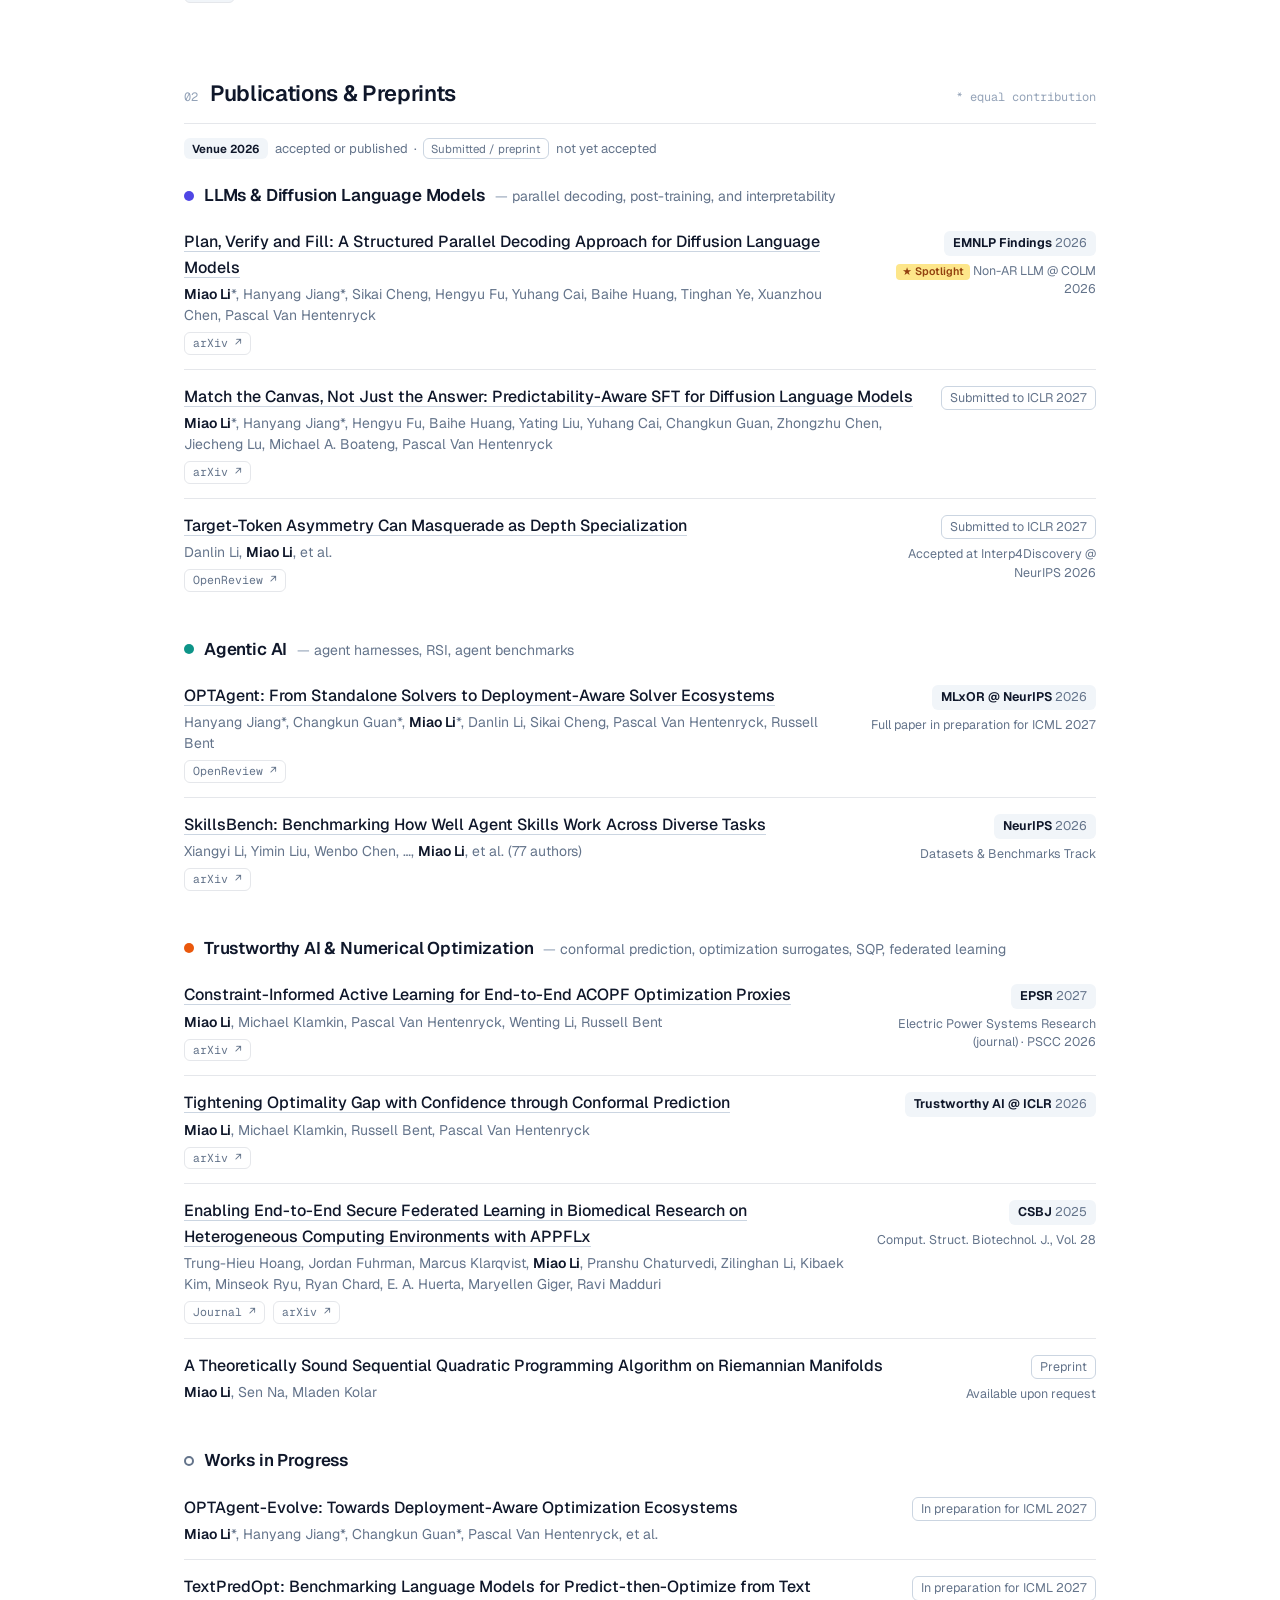
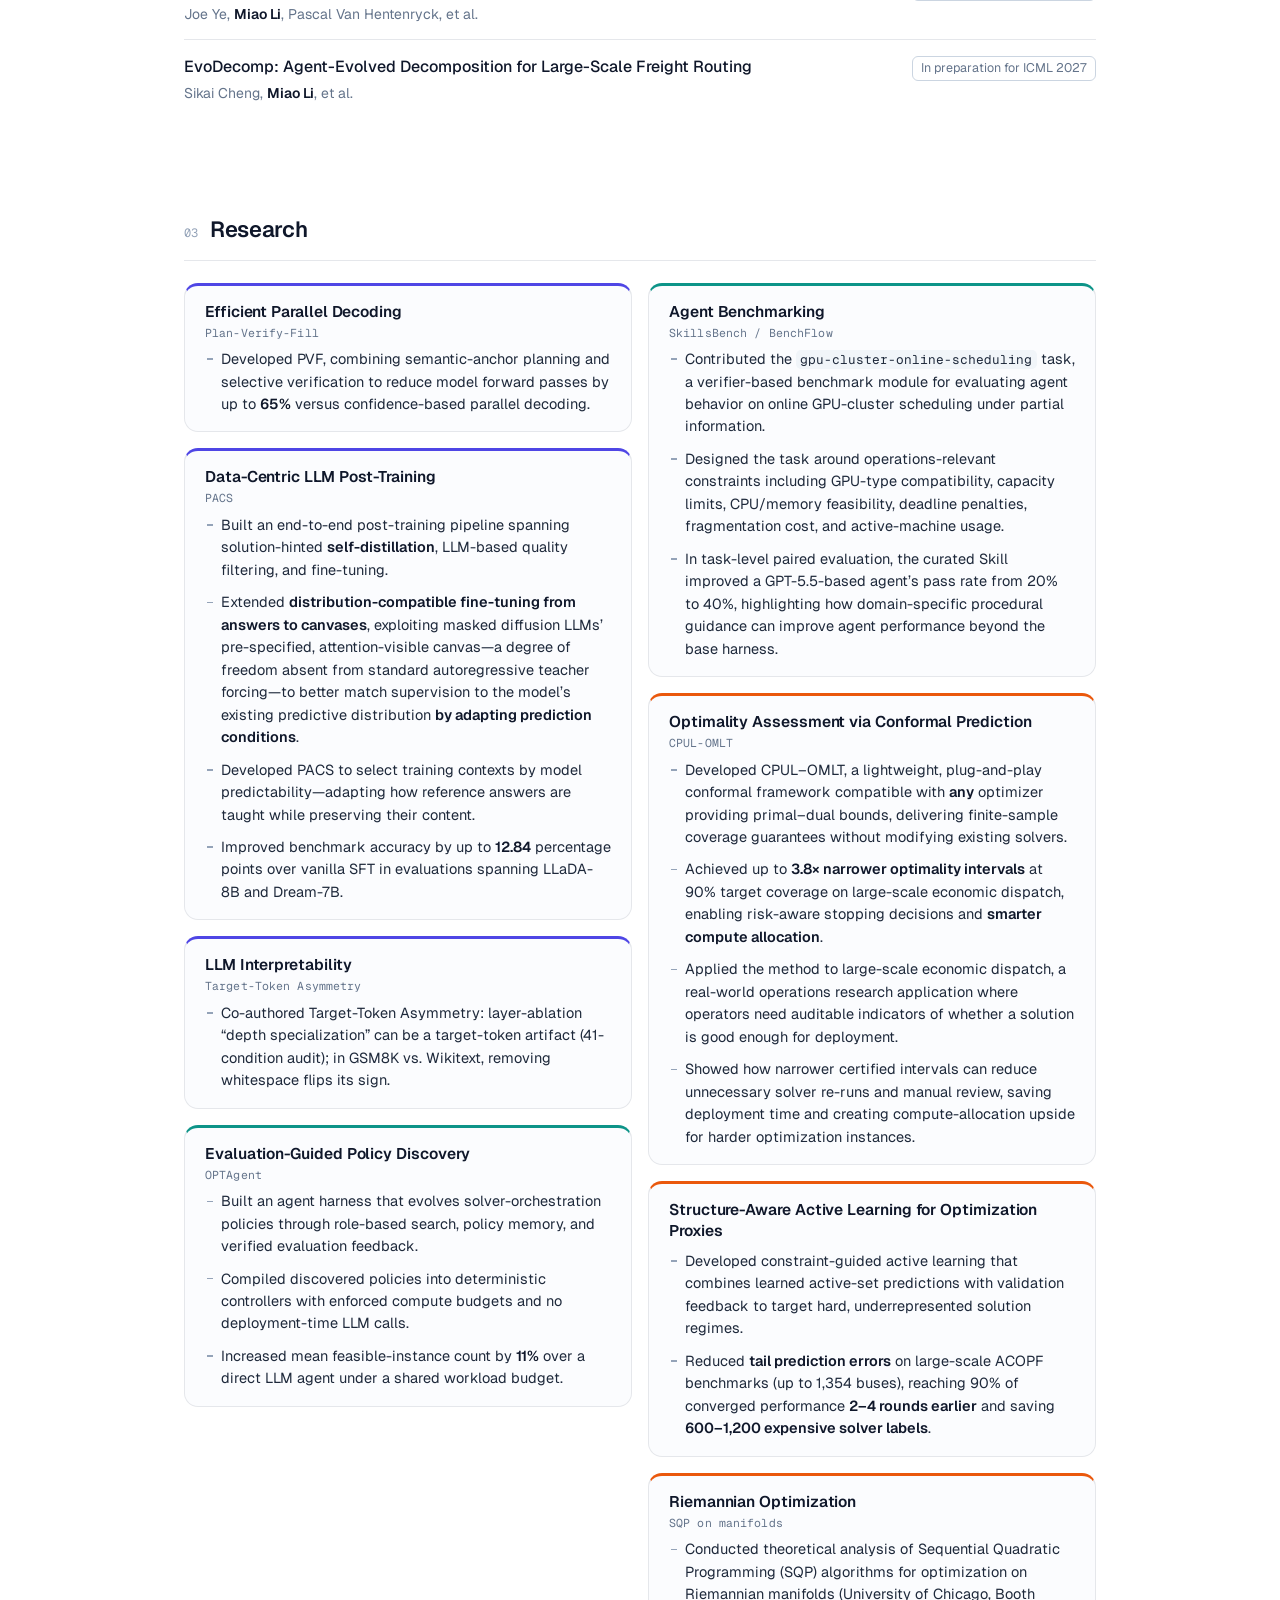
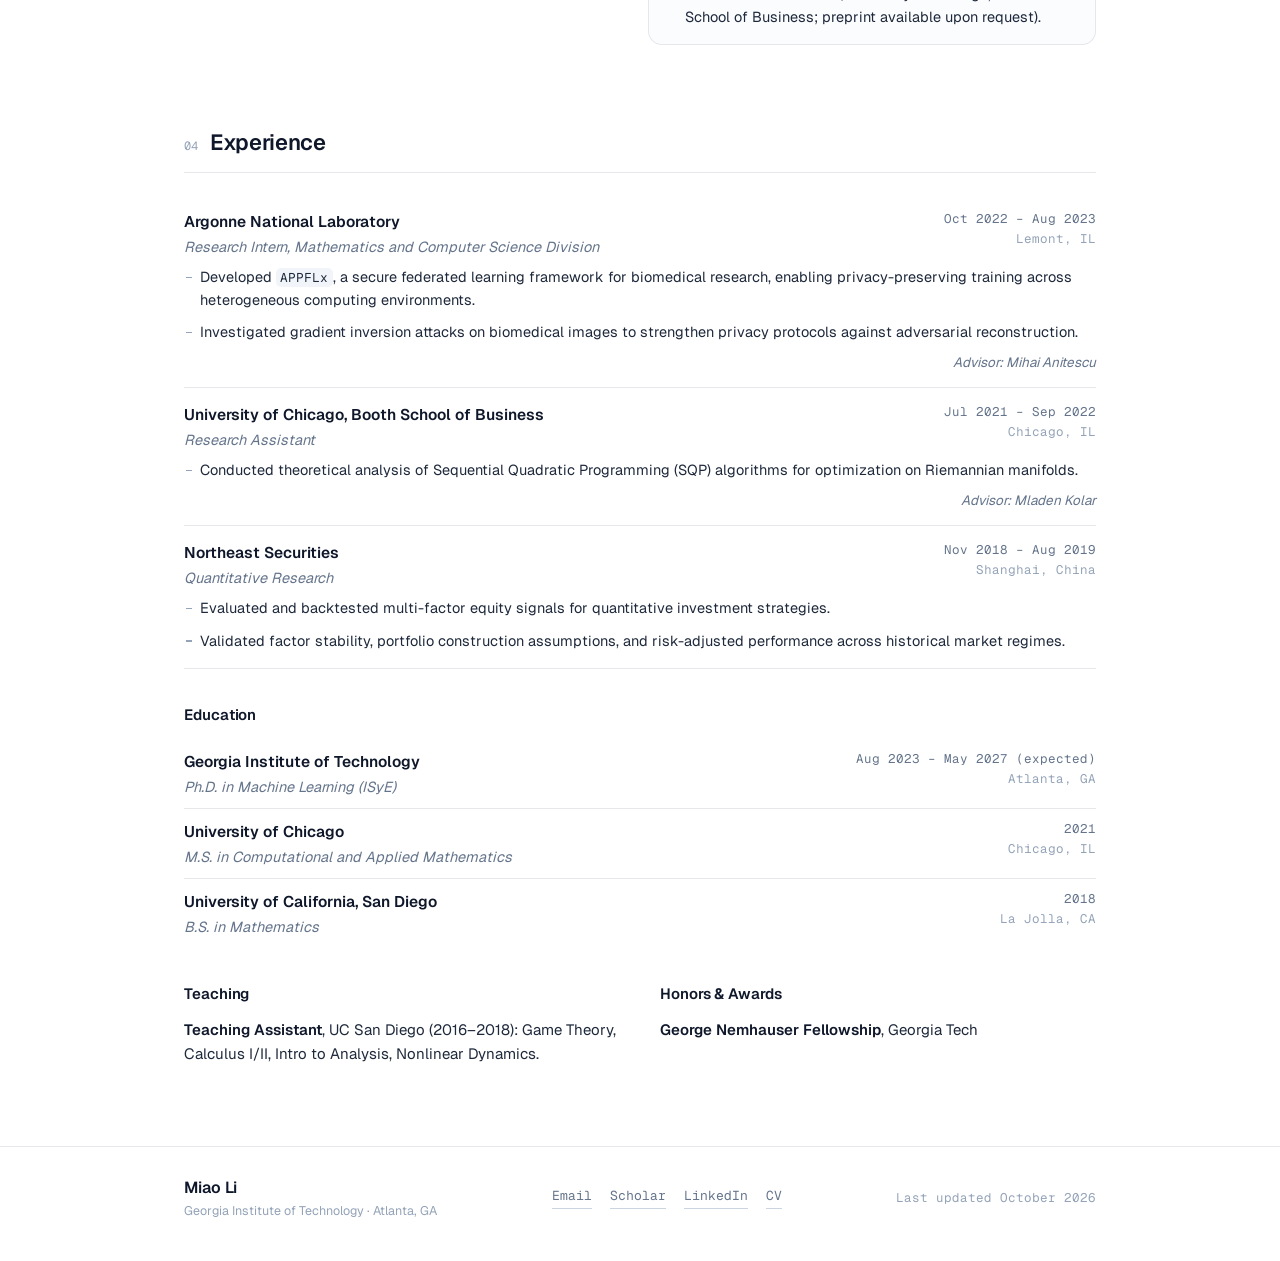
==== commit af2e6aa9: "Rewrite the AI x OR sentence by purpose; complete paper status in news Co-Authored-By: Claude Opus 5" ====
--- a/index.html
+++ b/index.html
@@ -63,7 +63,7 @@
 
         <div class="bio">
           <p>My research focuses on <b>efficient LLM inference</b> (particularly for <b>diffusion language models</b>), <b>data-centric post-training</b>, and <b>agentic AI systems</b>. I develop parallel decoding algorithms and end-to-end post-training pipelines that combine self-distillation-based data generation with learner-compatible supervision. I also develop agent harnesses that integrate tool orchestration, structured memory, and verifiable feedback to guide iterative policy discovery and ensure reliable execution.</p>
-          <p>I also explore the intersection of <b>AI and operations research</b>: conformal prediction that certifies optimality gaps with finite-sample guarantees on large-scale economic dispatch, constraint-informed active learning for AC optimal power flow (ACOPF) optimization proxies, and sequential quadratic programming on Riemannian manifolds.</p>
+          <p>I also explore the intersection of <b>AI and operations research</b>: uncertainty quantification that tells when an optimization solution is good enough, enabling <b>smarter compute allocation</b>; <b>data-efficient</b> learning of fast power-grid optimization proxies, focusing expensive solver calls on the hardest cases; and <b>theoretically sound</b> algorithms for constrained optimization on manifolds.</p>
           <p>At Georgia Tech, I am advised by <a href="https://sites.gatech.edu/pascal-van-hentenryck/"><b>Pascal Van Hentenryck</b></a>. Before that, I received an M.S. in Computational and Applied Mathematics from the <b>University of Chicago</b> and a B.S. in Mathematics from <b>UC San Diego</b>.</p>
         </div>
 
@@ -119,8 +119,8 @@
         <li><span class="tag mono">arXiv</span><span><a href="https://arxiv.org/abs/2610.18001">Match the Canvas, Not Just the Answer</a> (PACS) is on arXiv and under review at ICLR 2027.</span></li>
         <li><span class="tag mono">EMNLP 2026</span><span><a href="https://arxiv.org/abs/2601.12247">Plan, Verify and Fill</a> accepted to Findings of EMNLP 2026, and selected as a <span class="spot">&#9733; Spotlight</span> at the Non-AR LLM workshop @ COLM 2026.</span></li>
         <li><span class="tag mono">NeurIPS 2026</span><span><a href="https://arxiv.org/abs/2602.12670">SkillsBench</a> accepted to the NeurIPS 2026 Datasets &amp; Benchmarks Track.</span></li>
-        <li><span class="tag mono">NeurIPS 2026</span><span><a href="https://openreview.net/forum?id=ydWJ4mL4nu">OPTAgent</a> accepted at MLxOR @ NeurIPS 2026.</span></li>
-        <li><span class="tag mono">NeurIPS 2026</span><span><a href="https://openreview.net/forum?id=mOjzm8ppWG">Target-Token Asymmetry</a> accepted at Interp4Discovery @ NeurIPS 2026.</span></li>
+        <li><span class="tag mono">NeurIPS 2026</span><span><a href="https://openreview.net/forum?id=ydWJ4mL4nu">OPTAgent</a> accepted at MLxOR @ NeurIPS 2026; the full paper is in preparation for ICML 2027.</span></li>
+        <li><span class="tag mono">NeurIPS 2026</span><span><a href="https://openreview.net/forum?id=mOjzm8ppWG">Target-Token Asymmetry</a> accepted at Interp4Discovery @ NeurIPS 2026, and submitted to ICLR 2027.</span></li>
         <li><span class="tag mono">PSCC 2026</span><span><a href="https://arxiv.org/abs/2511.06248">Constraint-Informed Active Learning</a> accepted to PSCC 2026, to appear in the journal <i>Electric Power Systems Research</i> (EPSR).</span></li>
         <li><span class="tag mono">ICLR 2026</span><span><a href="https://arxiv.org/abs/2503.04071">Tightening Optimality Gap with Confidence</a> accepted at the Trustworthy AI workshop @ ICLR 2026.</span></li>
         <li><span class="tag mono">Award</span><span>Received the George Nemhauser Fellowship at Georgia Tech.</span></li>
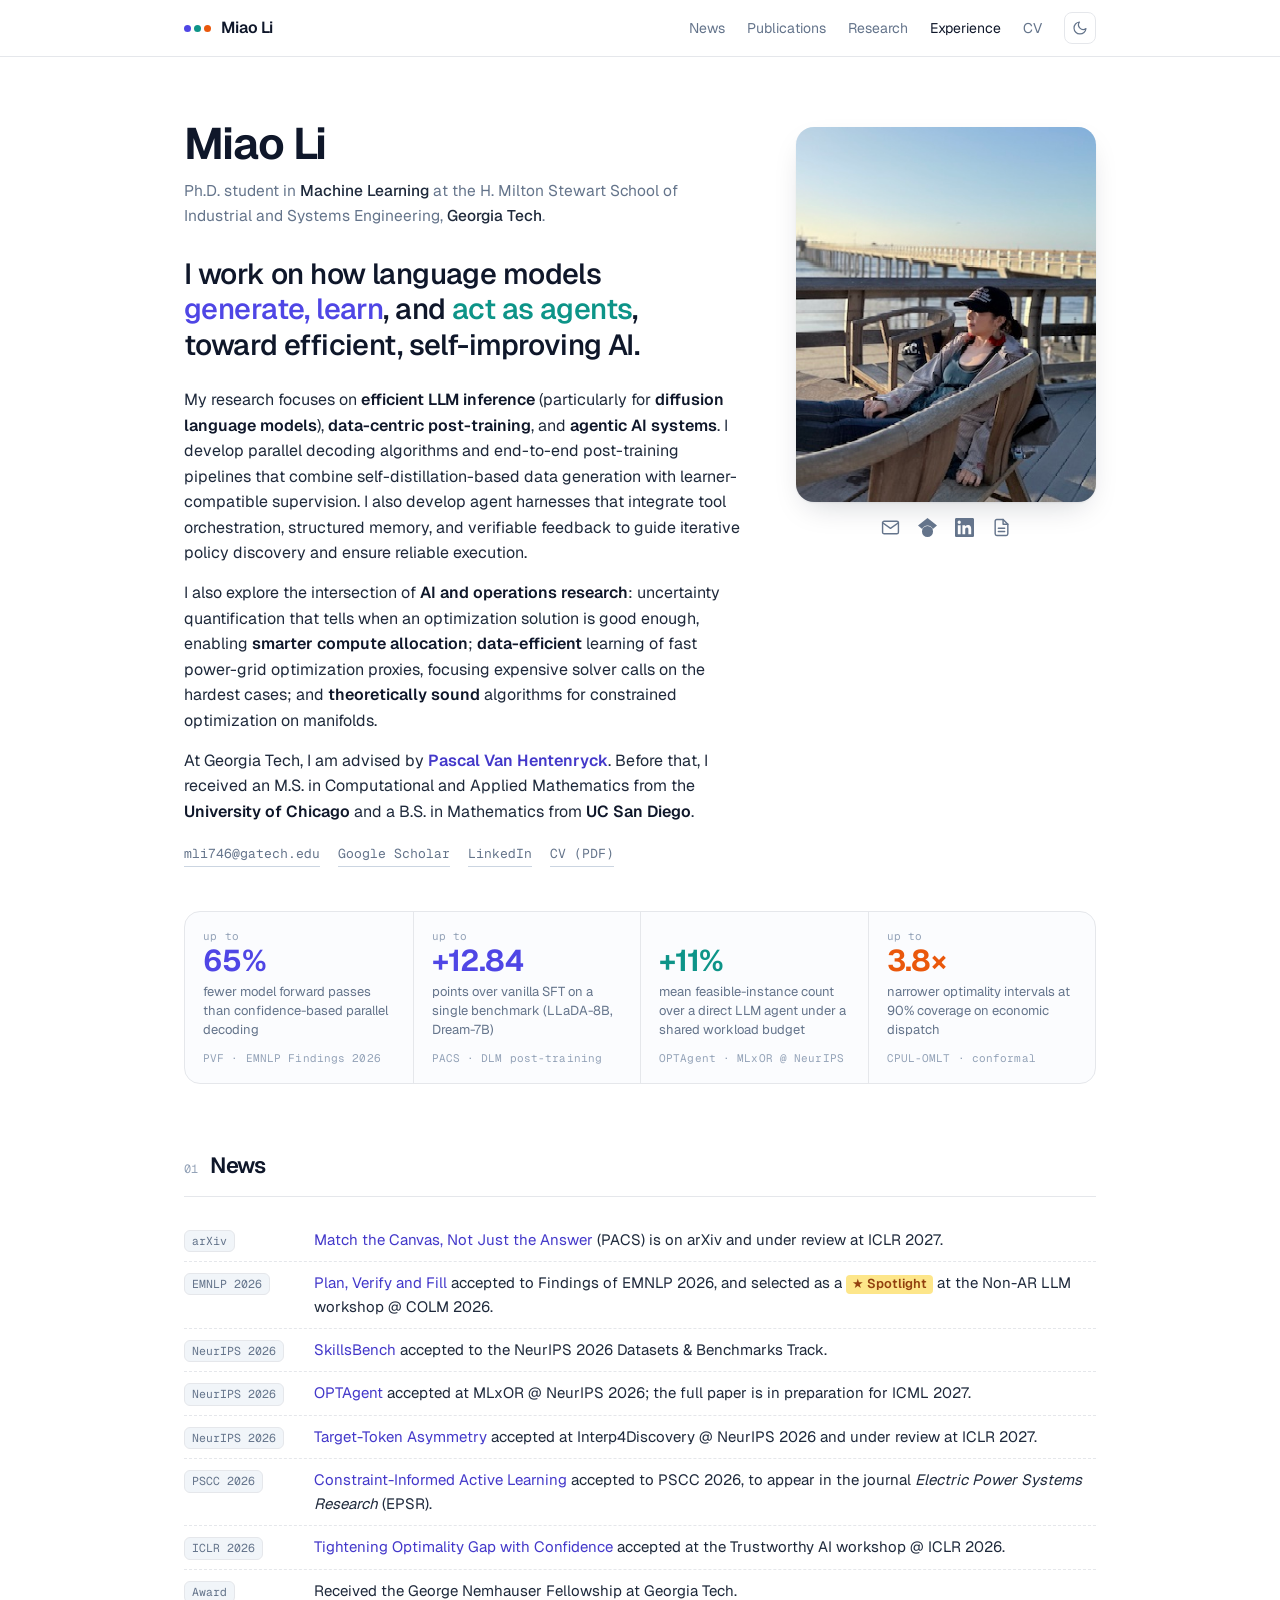
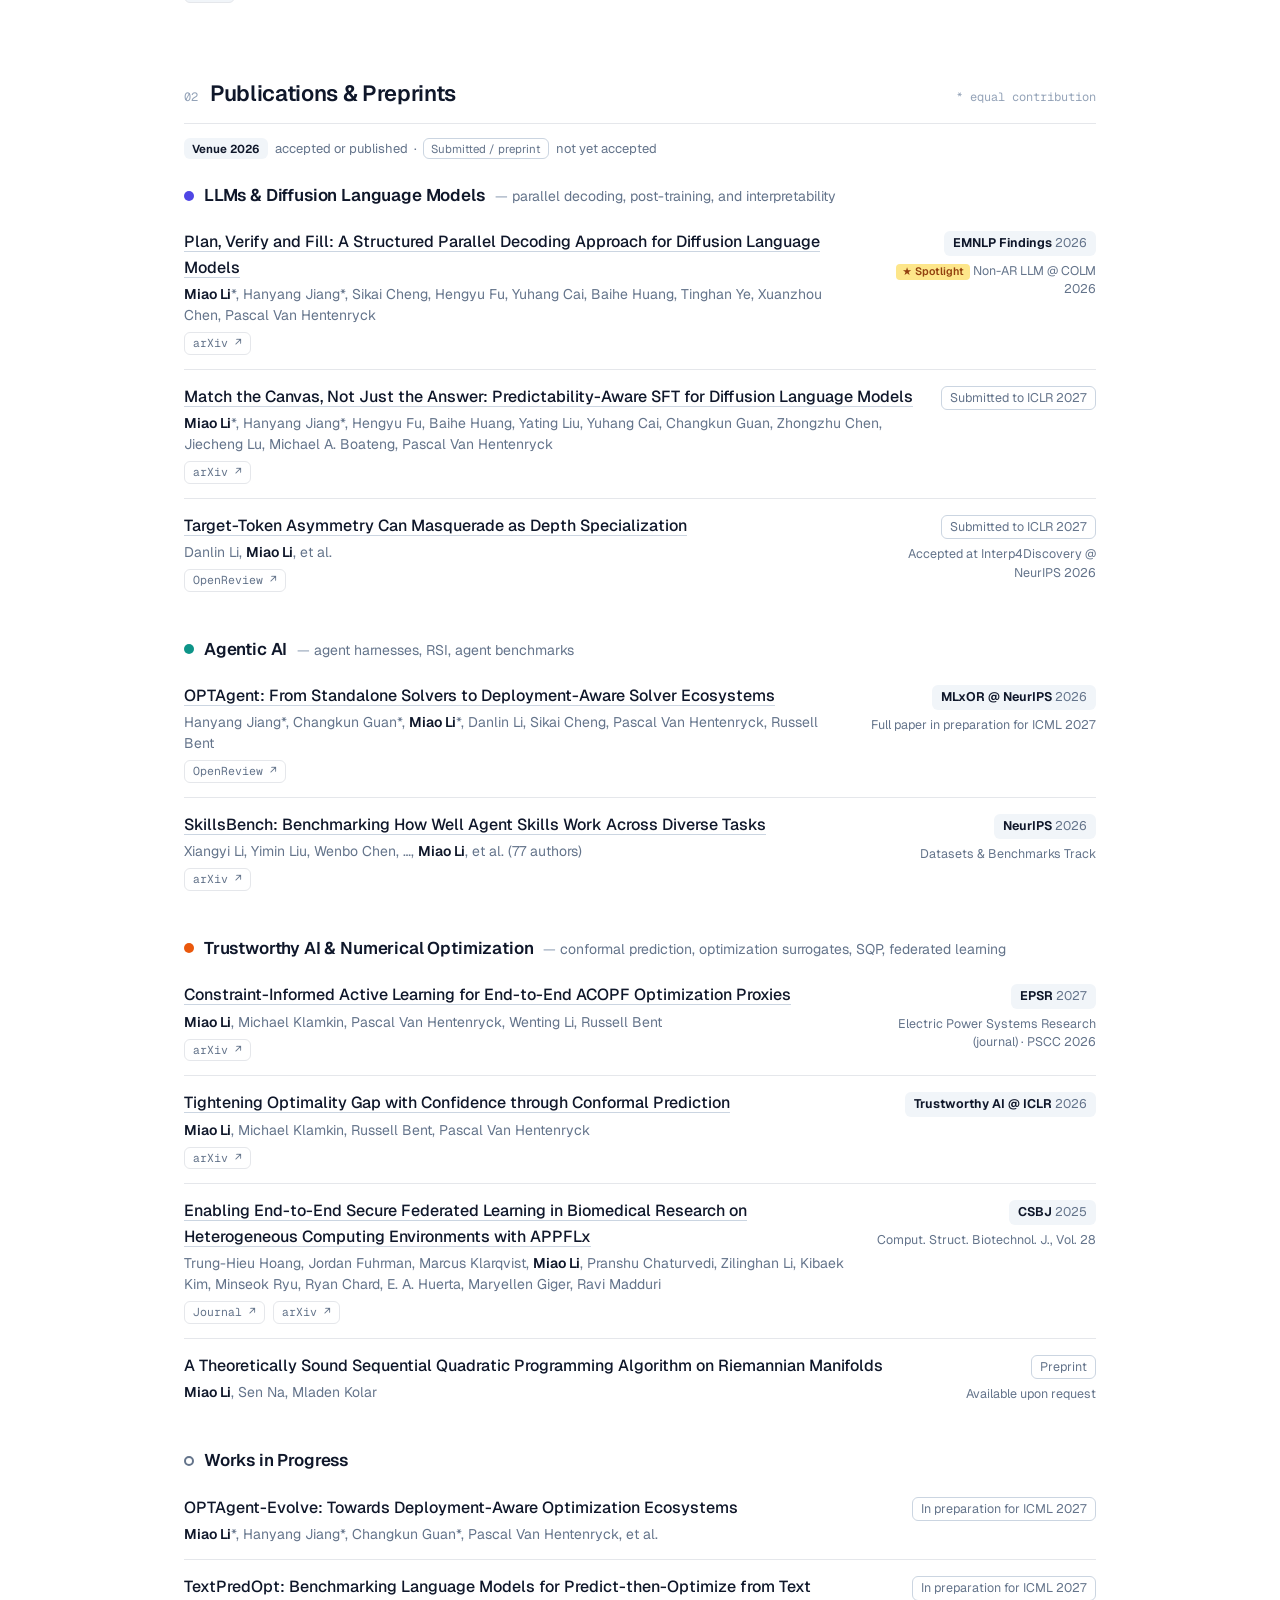
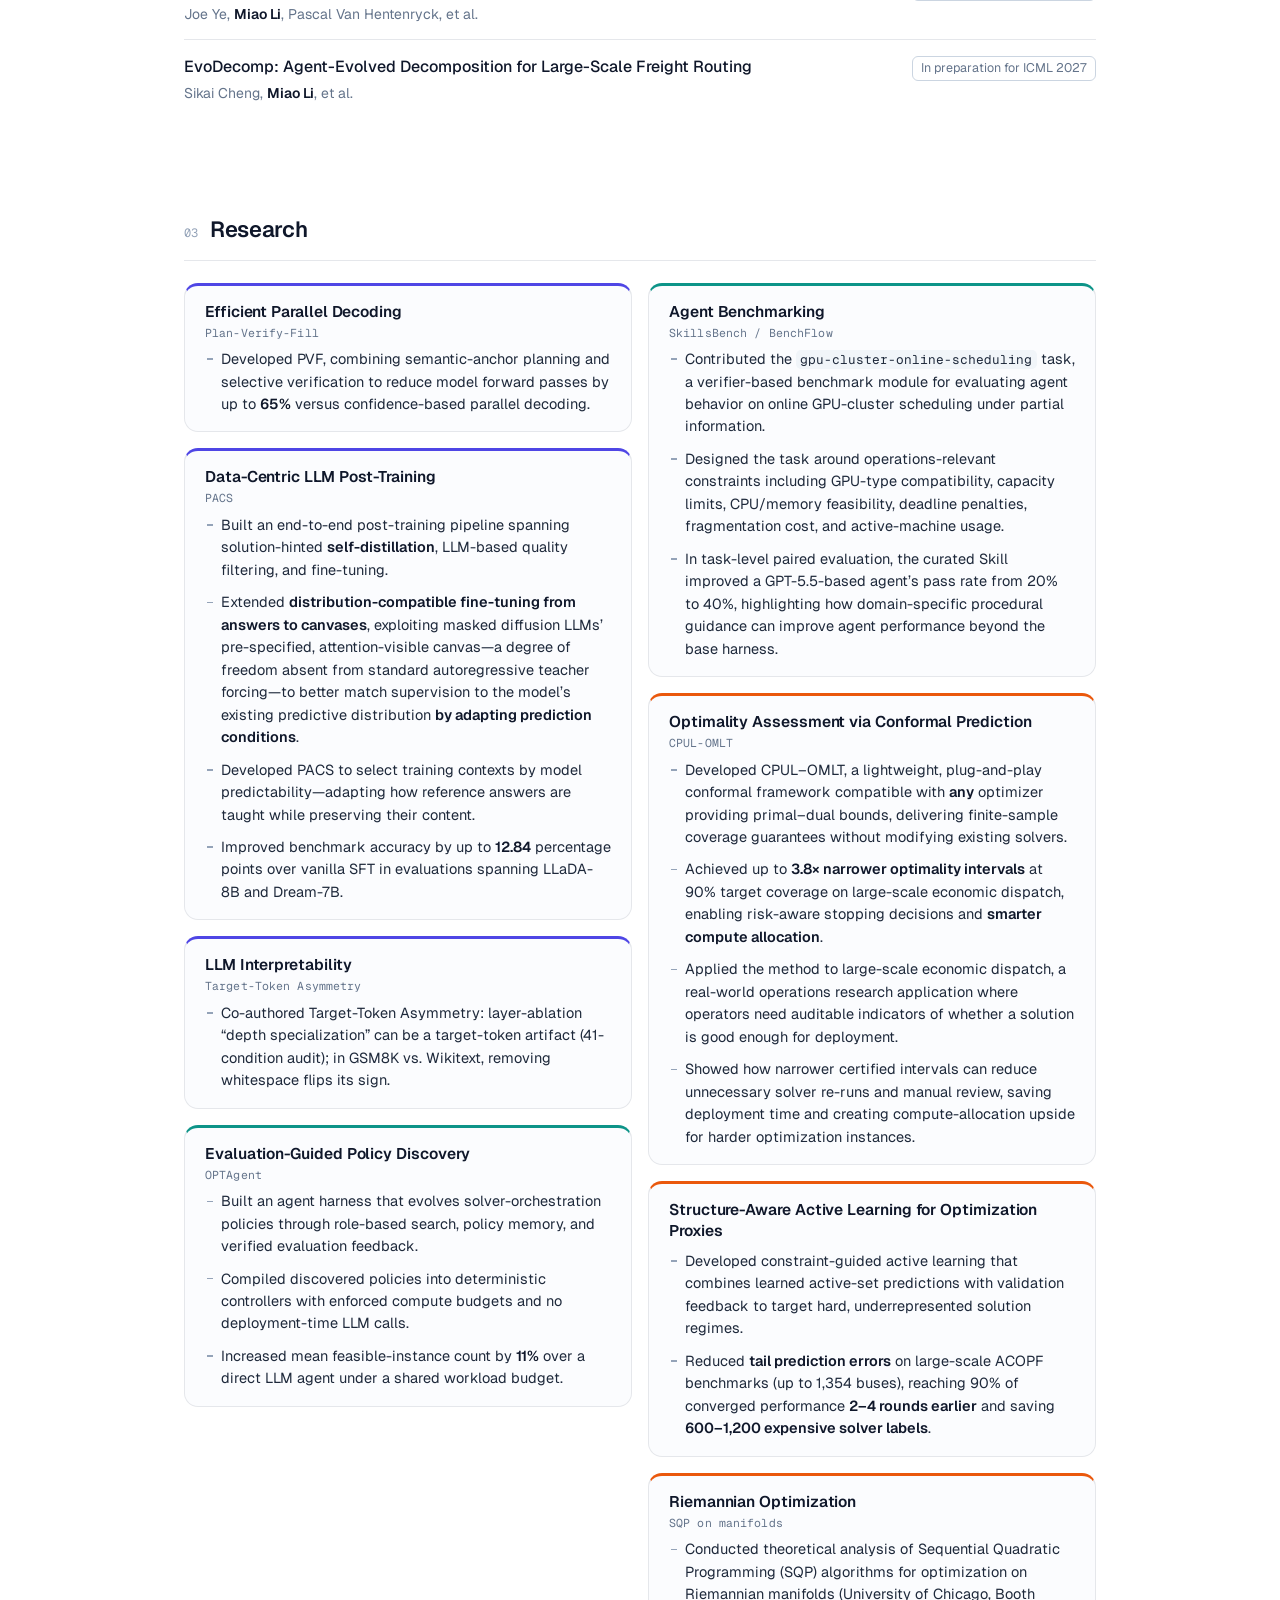
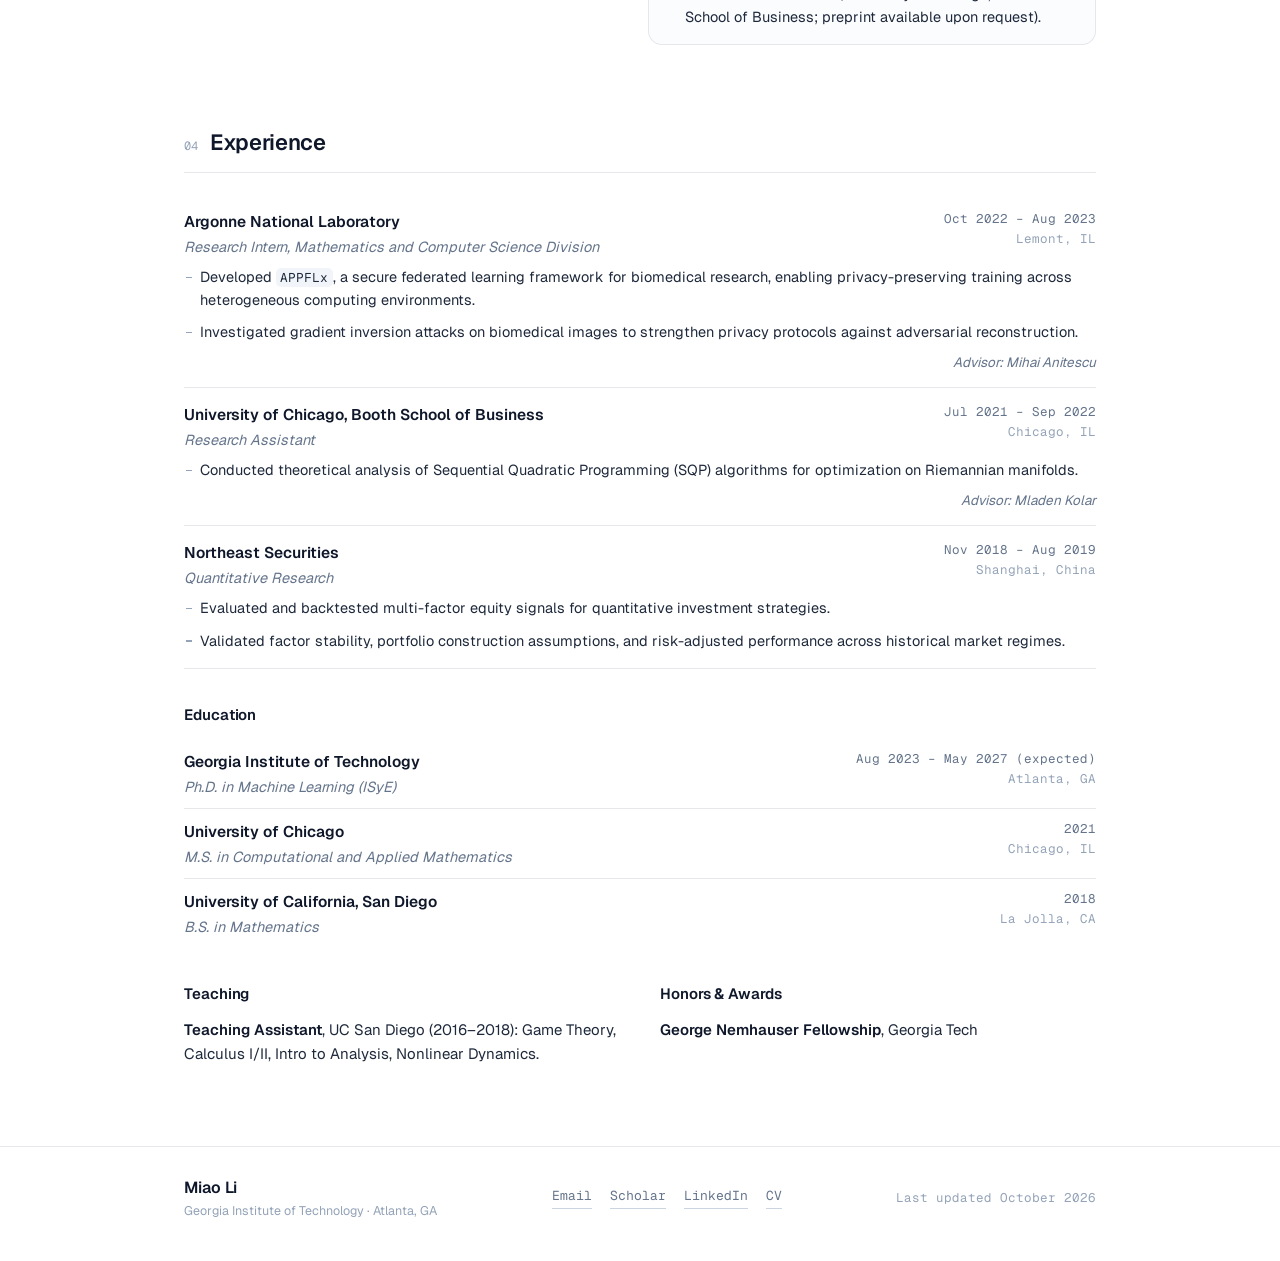
==== commit d69a4158: "News: Target-Token Asymmetry under review at ICLR 2027, matching PACS Co-Authored-By: Claude Opus 5." ====
--- a/index.html
+++ b/index.html
@@ -120,7 +120,7 @@
         <li><span class="tag mono">EMNLP 2026</span><span><a href="https://arxiv.org/abs/2601.12247">Plan, Verify and Fill</a> accepted to Findings of EMNLP 2026, and selected as a <span class="spot">&#9733; Spotlight</span> at the Non-AR LLM workshop @ COLM 2026.</span></li>
         <li><span class="tag mono">NeurIPS 2026</span><span><a href="https://arxiv.org/abs/2602.12670">SkillsBench</a> accepted to the NeurIPS 2026 Datasets &amp; Benchmarks Track.</span></li>
         <li><span class="tag mono">NeurIPS 2026</span><span><a href="https://openreview.net/forum?id=ydWJ4mL4nu">OPTAgent</a> accepted at MLxOR @ NeurIPS 2026; the full paper is in preparation for ICML 2027.</span></li>
-        <li><span class="tag mono">NeurIPS 2026</span><span><a href="https://openreview.net/forum?id=mOjzm8ppWG">Target-Token Asymmetry</a> accepted at Interp4Discovery @ NeurIPS 2026, and submitted to ICLR 2027.</span></li>
+        <li><span class="tag mono">NeurIPS 2026</span><span><a href="https://openreview.net/forum?id=mOjzm8ppWG">Target-Token Asymmetry</a> accepted at Interp4Discovery @ NeurIPS 2026 and under review at ICLR 2027.</span></li>
         <li><span class="tag mono">PSCC 2026</span><span><a href="https://arxiv.org/abs/2511.06248">Constraint-Informed Active Learning</a> accepted to PSCC 2026, to appear in the journal <i>Electric Power Systems Research</i> (EPSR).</span></li>
         <li><span class="tag mono">ICLR 2026</span><span><a href="https://arxiv.org/abs/2503.04071">Tightening Optimality Gap with Confidence</a> accepted at the Trustworthy AI workshop @ ICLR 2026.</span></li>
         <li><span class="tag mono">Award</span><span>Received the George Nemhauser Fellowship at Georgia Tech.</span></li>
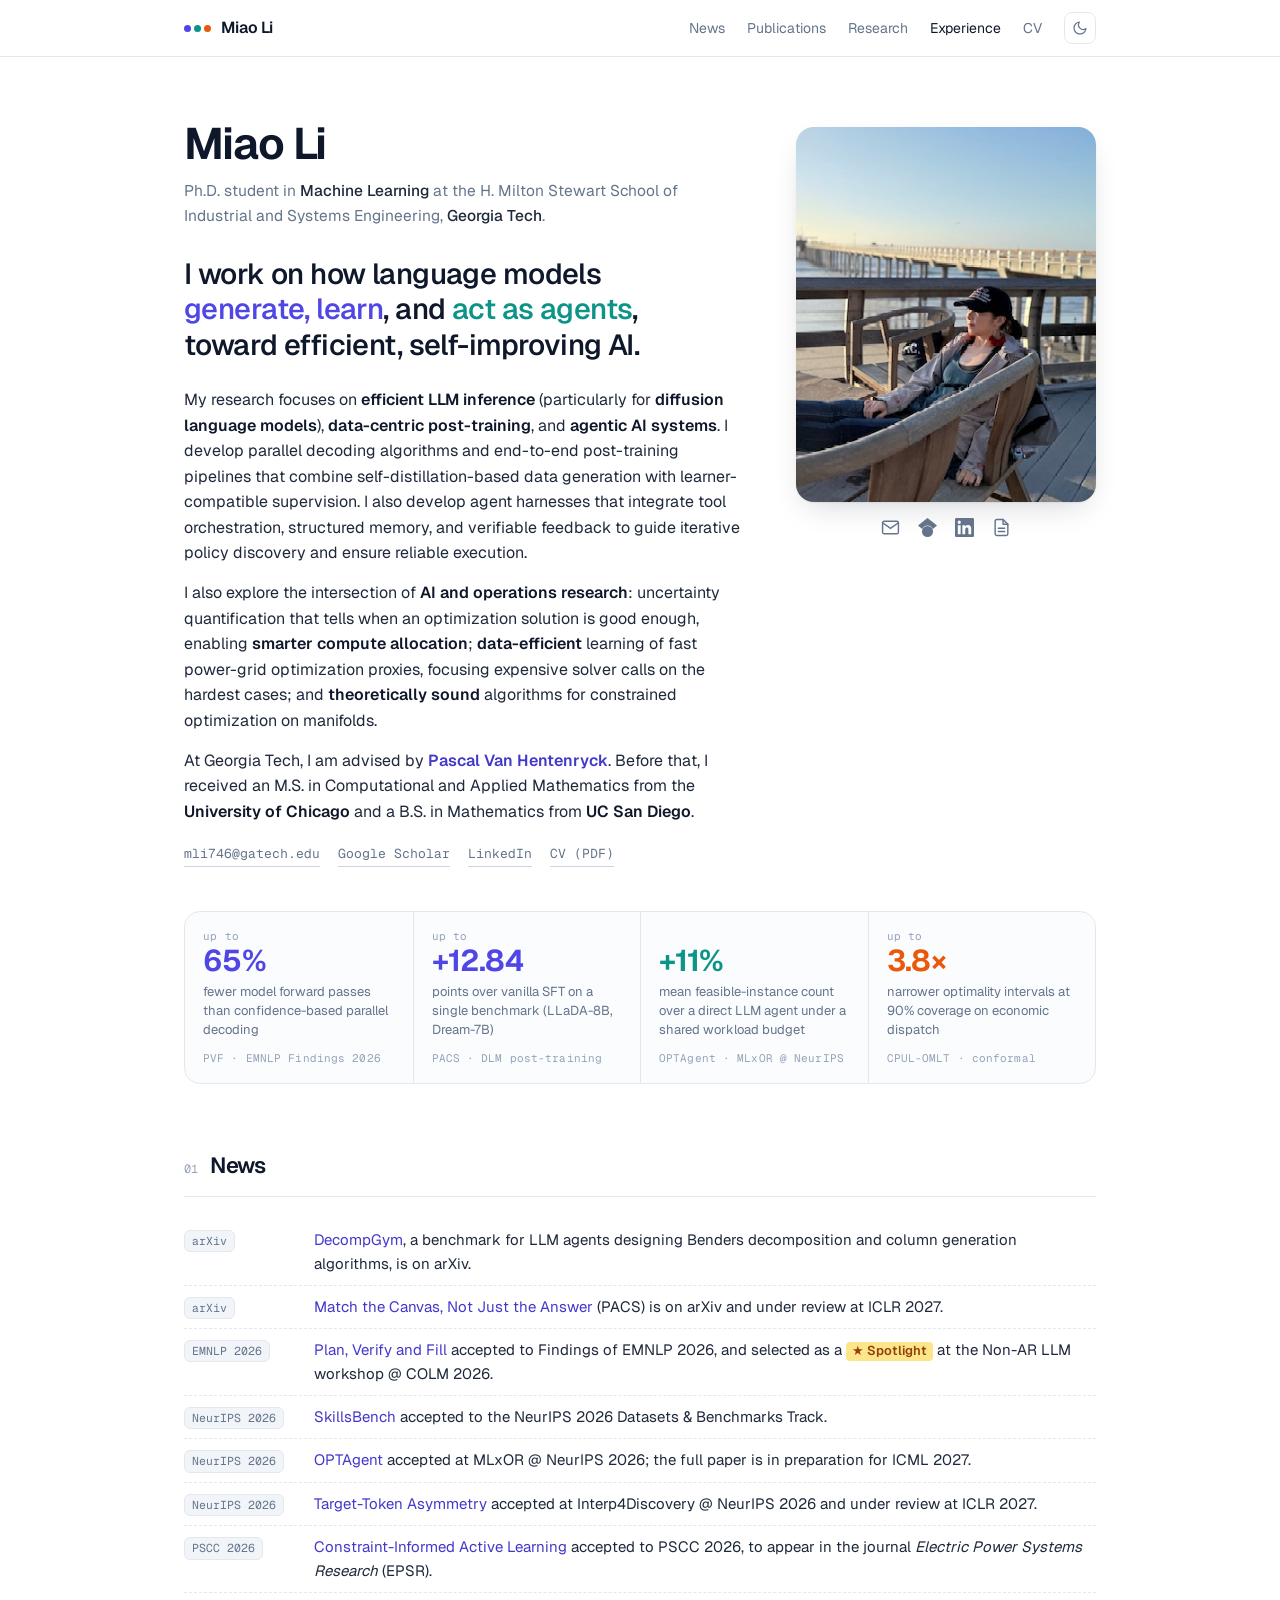
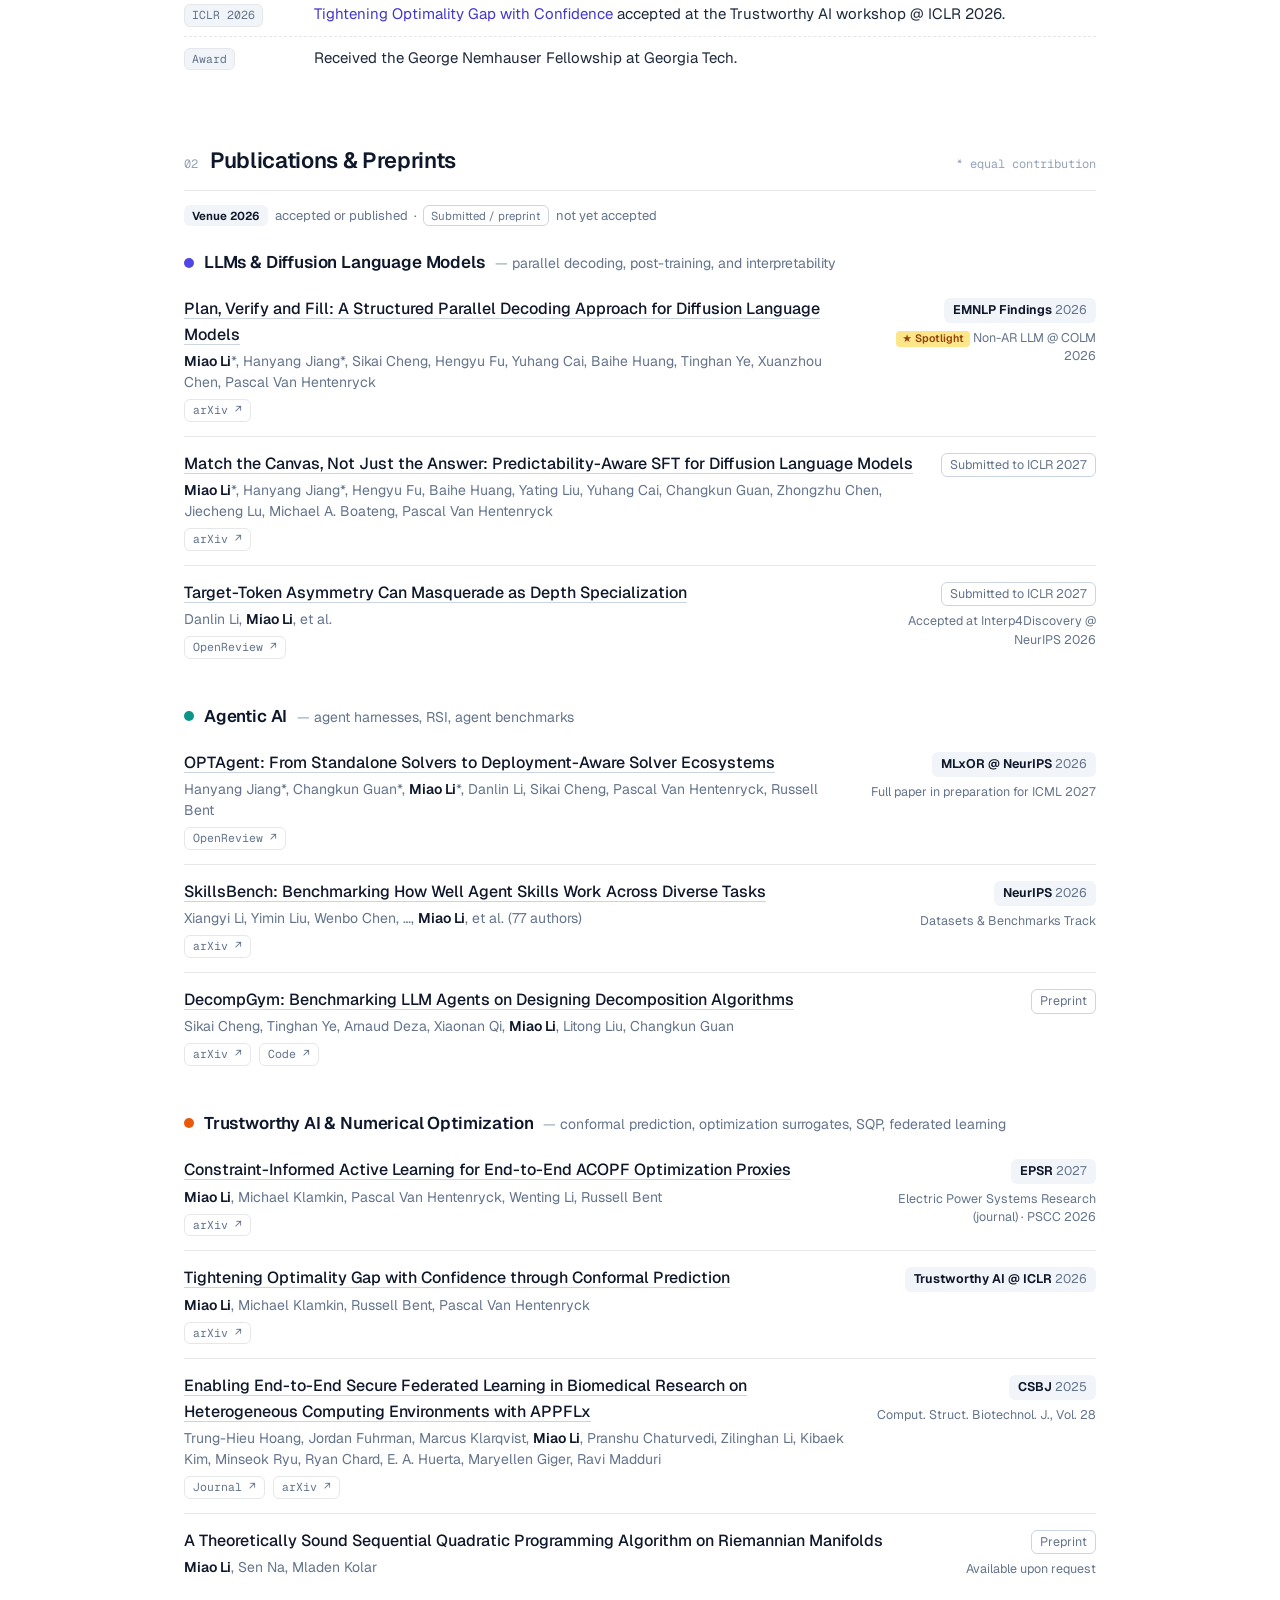
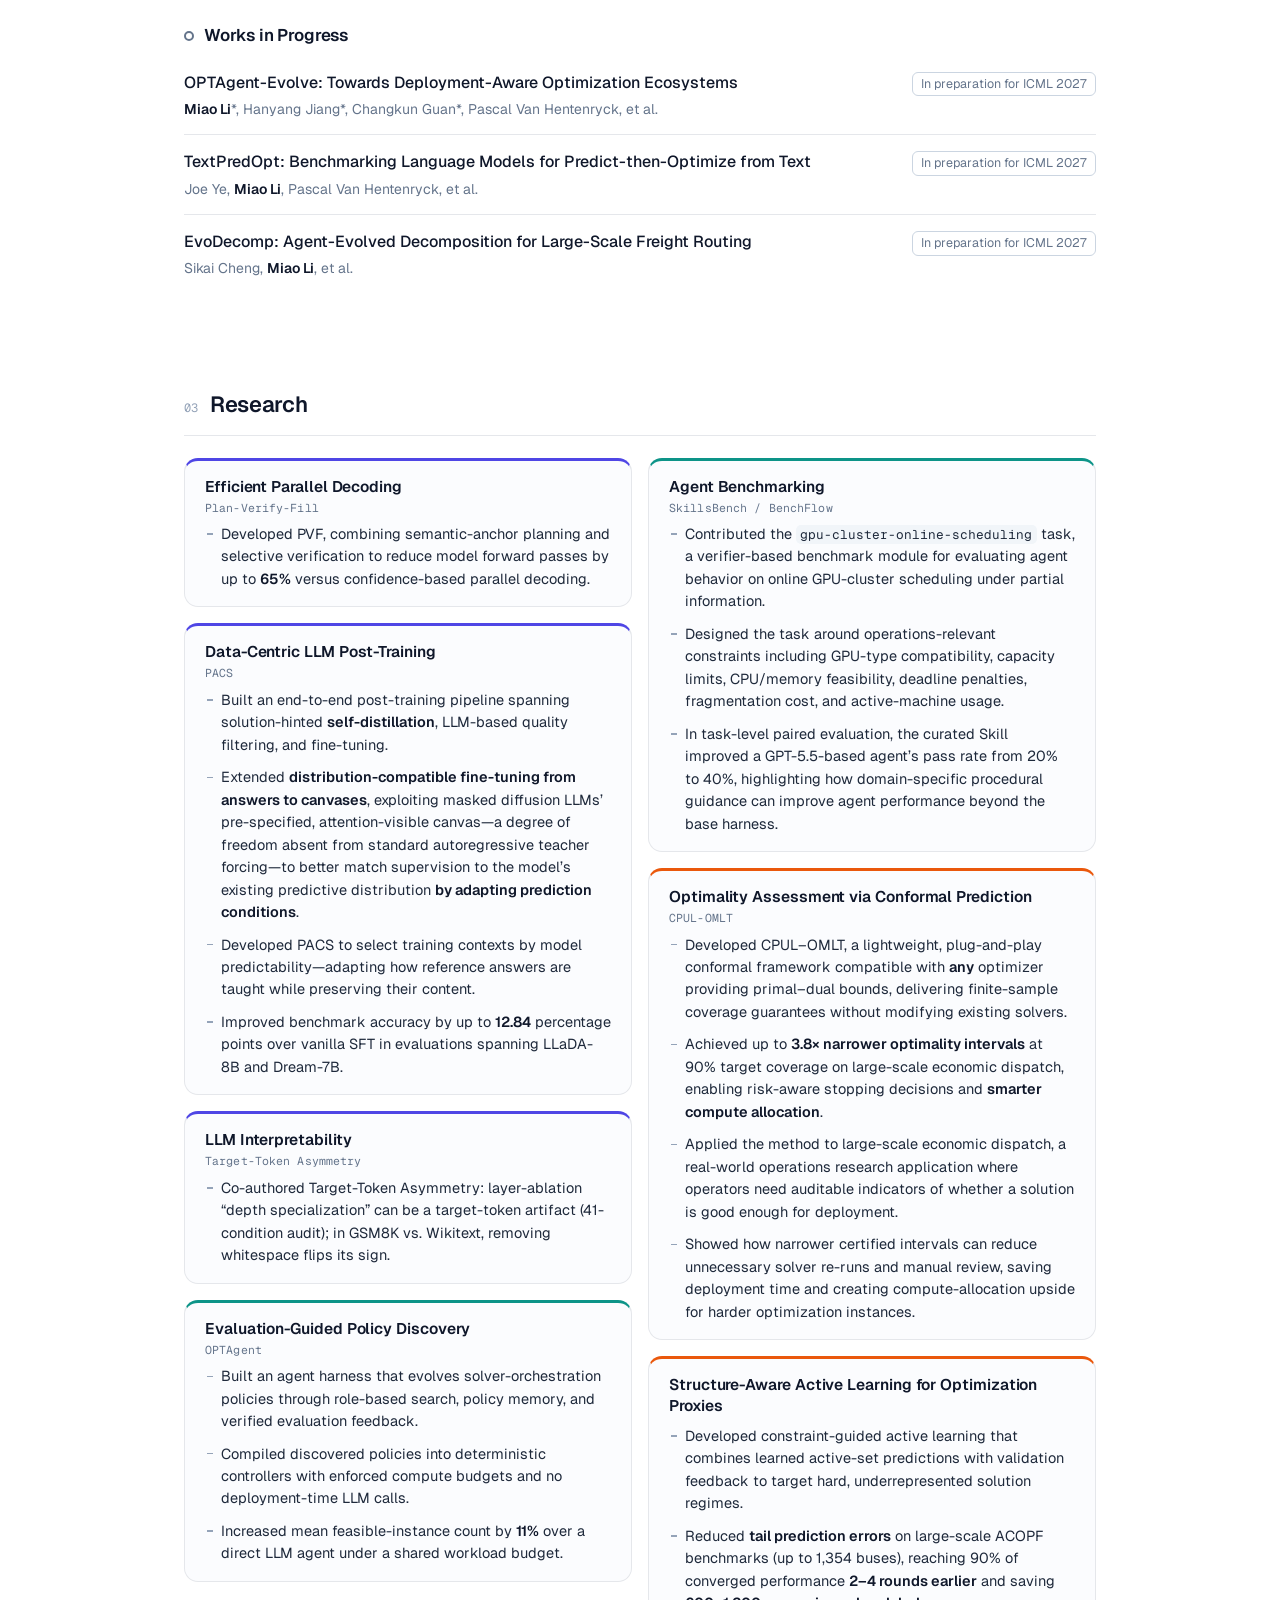
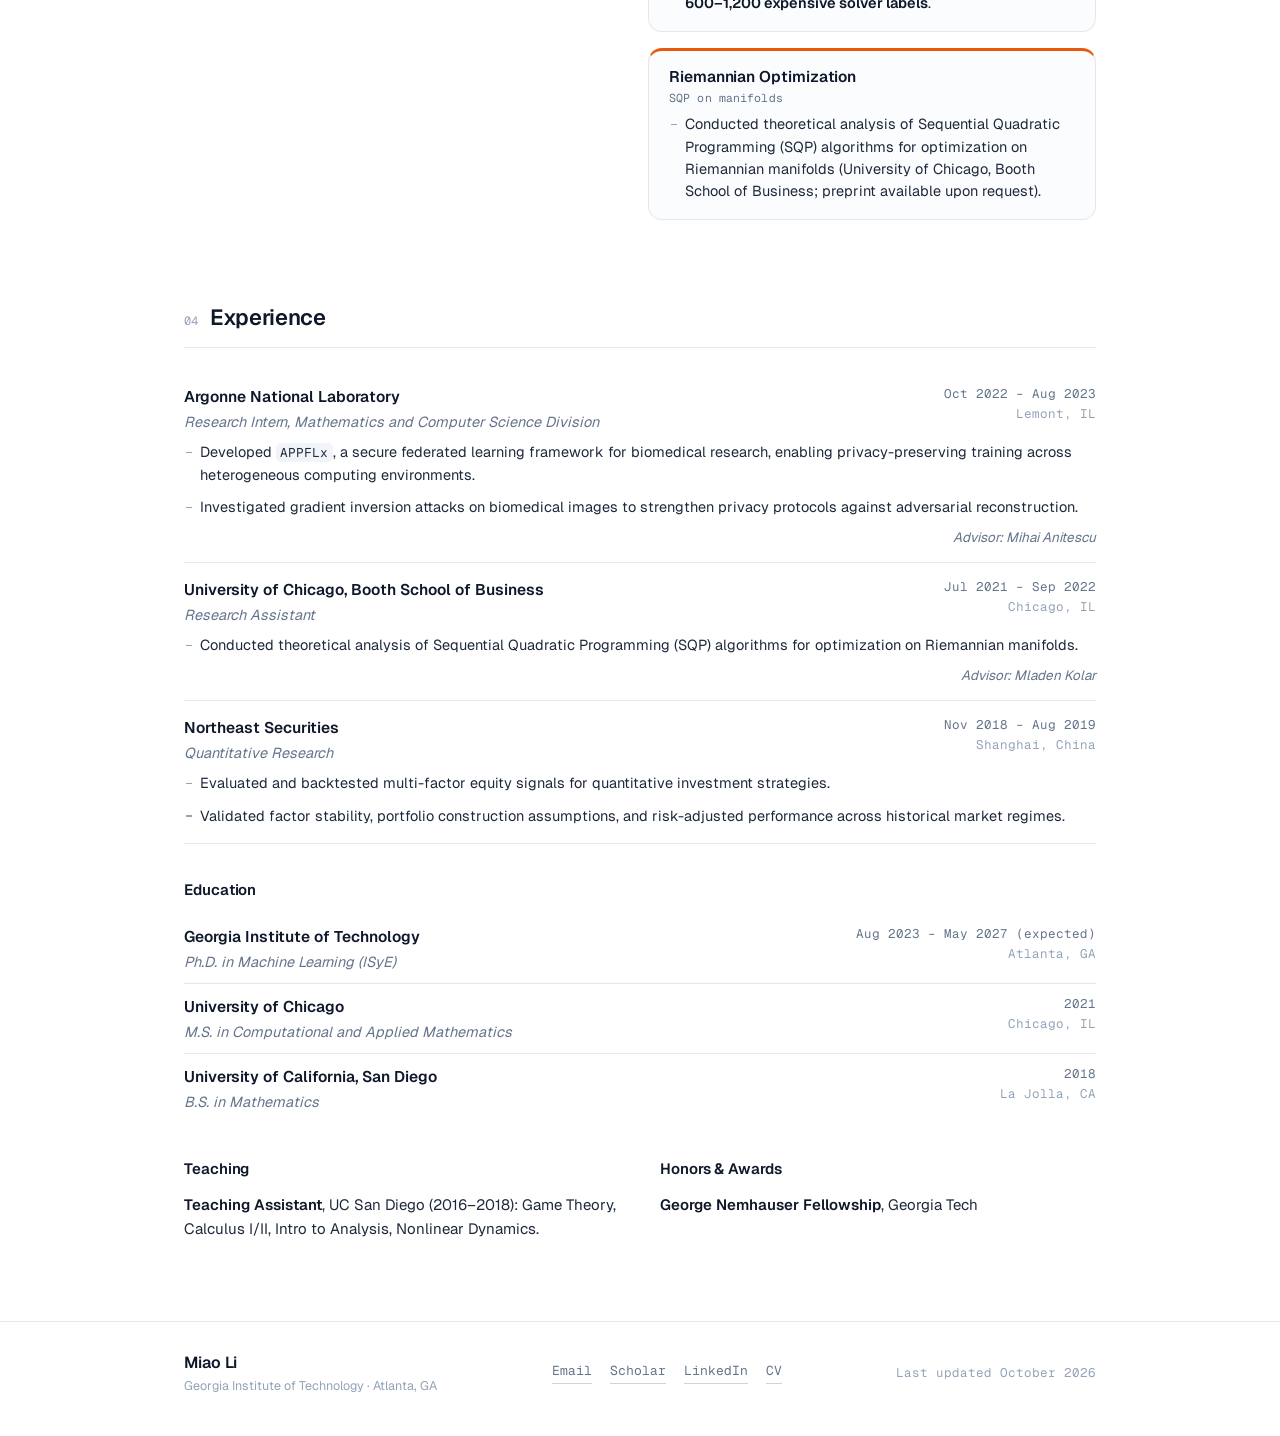
==== commit 1b76d051: "Update news section and add DecompGym publication Added news items and a publication entry for Decom" ====
--- a/index.html
+++ b/index.html
@@ -116,6 +116,7 @@
     <section class="wrap section" id="news">
       <div class="sec-h"><span class="num mono">01</span><h2>News</h2></div>
       <ul class="news">
+        <li><span class="tag mono">arXiv</span><span><a href="https://arxiv.org/abs/2610.38175">DecompGym</a>, a benchmark for LLM agents designing Benders decomposition and column generation algorithms, is on arXiv.</span></li>
         <li><span class="tag mono">arXiv</span><span><a href="https://arxiv.org/abs/2610.18001">Match the Canvas, Not Just the Answer</a> (PACS) is on arXiv and under review at ICLR 2027.</span></li>
         <li><span class="tag mono">EMNLP 2026</span><span><a href="https://arxiv.org/abs/2601.12247">Plan, Verify and Fill</a> accepted to Findings of EMNLP 2026, and selected as a <span class="spot">&#9733; Spotlight</span> at the Non-AR LLM workshop @ COLM 2026.</span></li>
         <li><span class="tag mono">NeurIPS 2026</span><span><a href="https://arxiv.org/abs/2602.12670">SkillsBench</a> accepted to the NeurIPS 2026 Datasets &amp; Benchmarks Track.</span></li>
@@ -200,6 +201,17 @@
             <span class="note">Datasets &amp; Benchmarks Track</span>
           </div>
         </article>
+
+        <article class="pub">
+          <div class="pub-main">
+            <a class="pub-title" href="https://arxiv.org/abs/2610.38175">DecompGym: Benchmarking LLM Agents on Designing Decomposition Algorithms</a>
+            <p class="authors">Sikai Cheng, Tinghan Ye, Arnaud Deza, Xiaonan Qi, <b>Miao Li</b>, Litong Liu, Changkun Guan</p>
+            <p class="plinks"><a href="https://arxiv.org/abs/2610.38175">arXiv</a><a href="https://github.com/SIKAI-C/DecompGym">Code</a></p>
+          </div>
+          <div class="pub-side">
+            <span class="chip pending">Preprint</span>
+          </div>
+        </article>
       </div>
 
       <div class="group c">
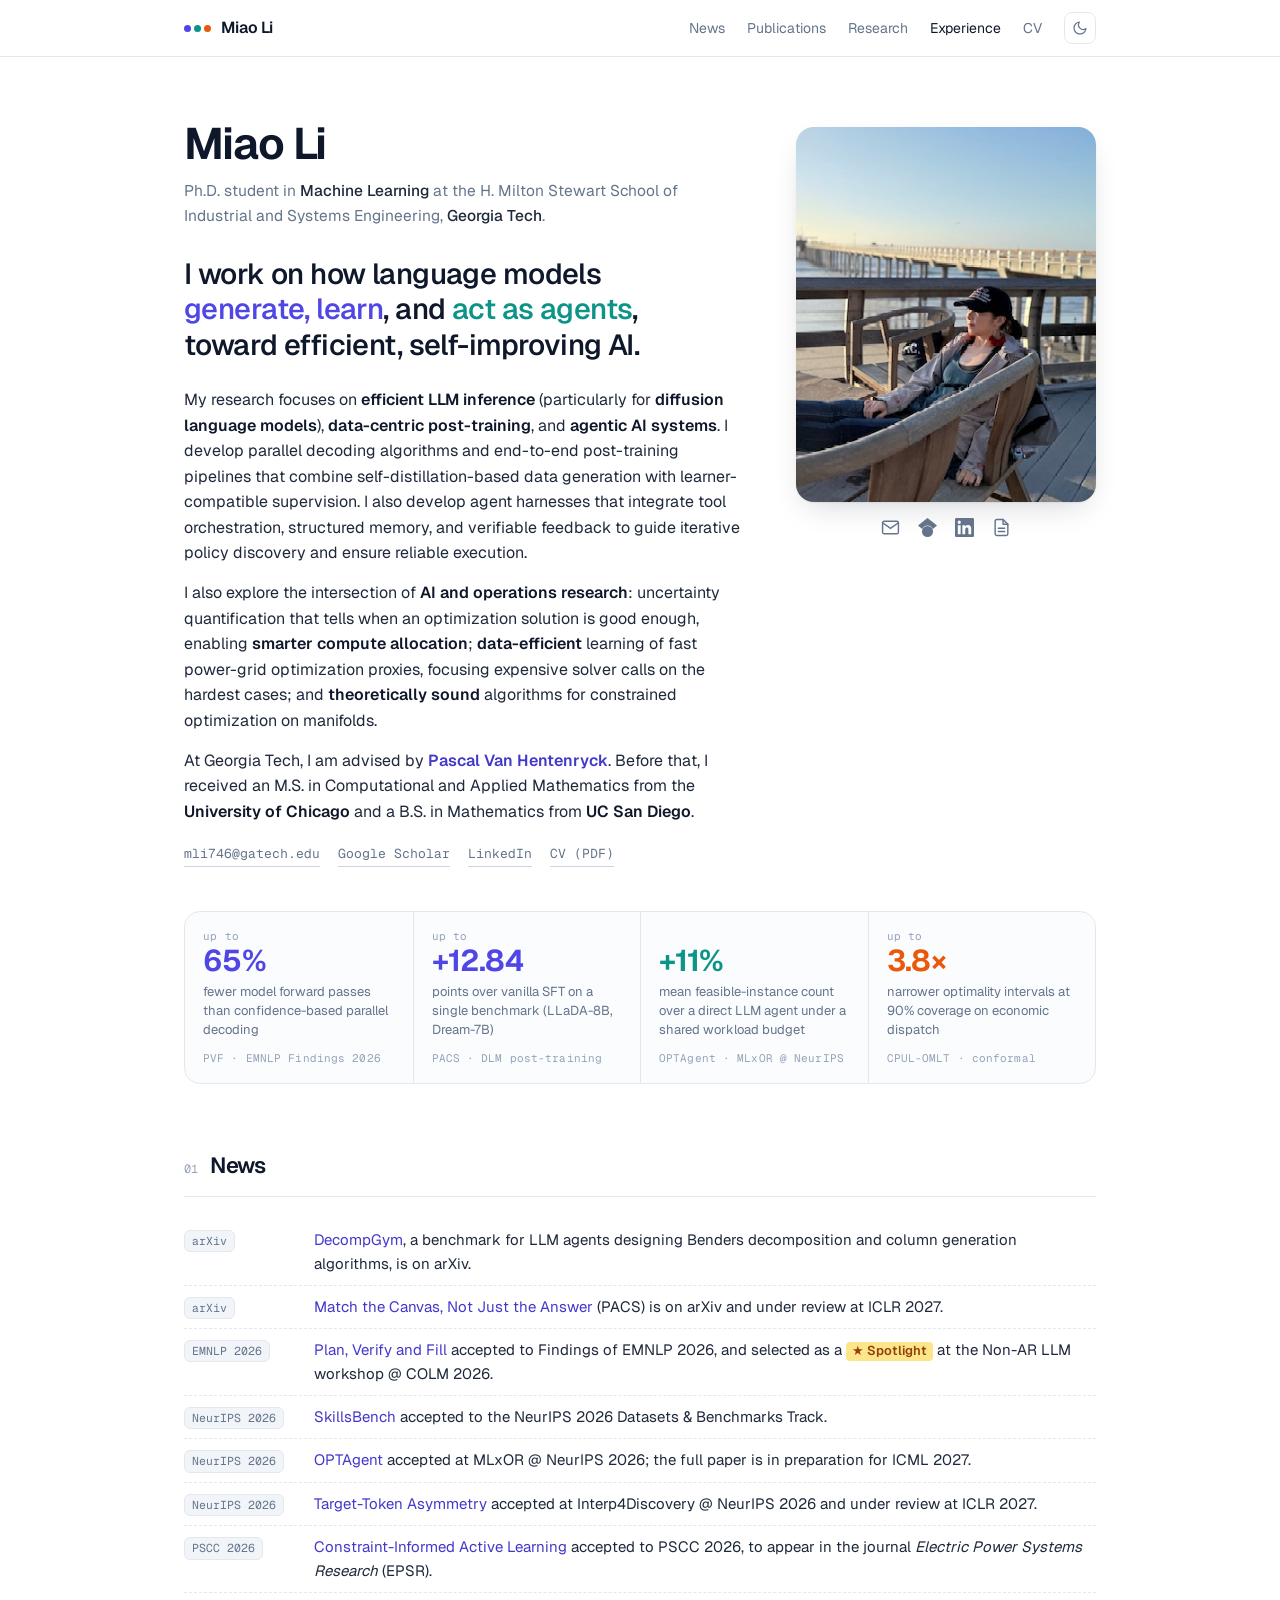
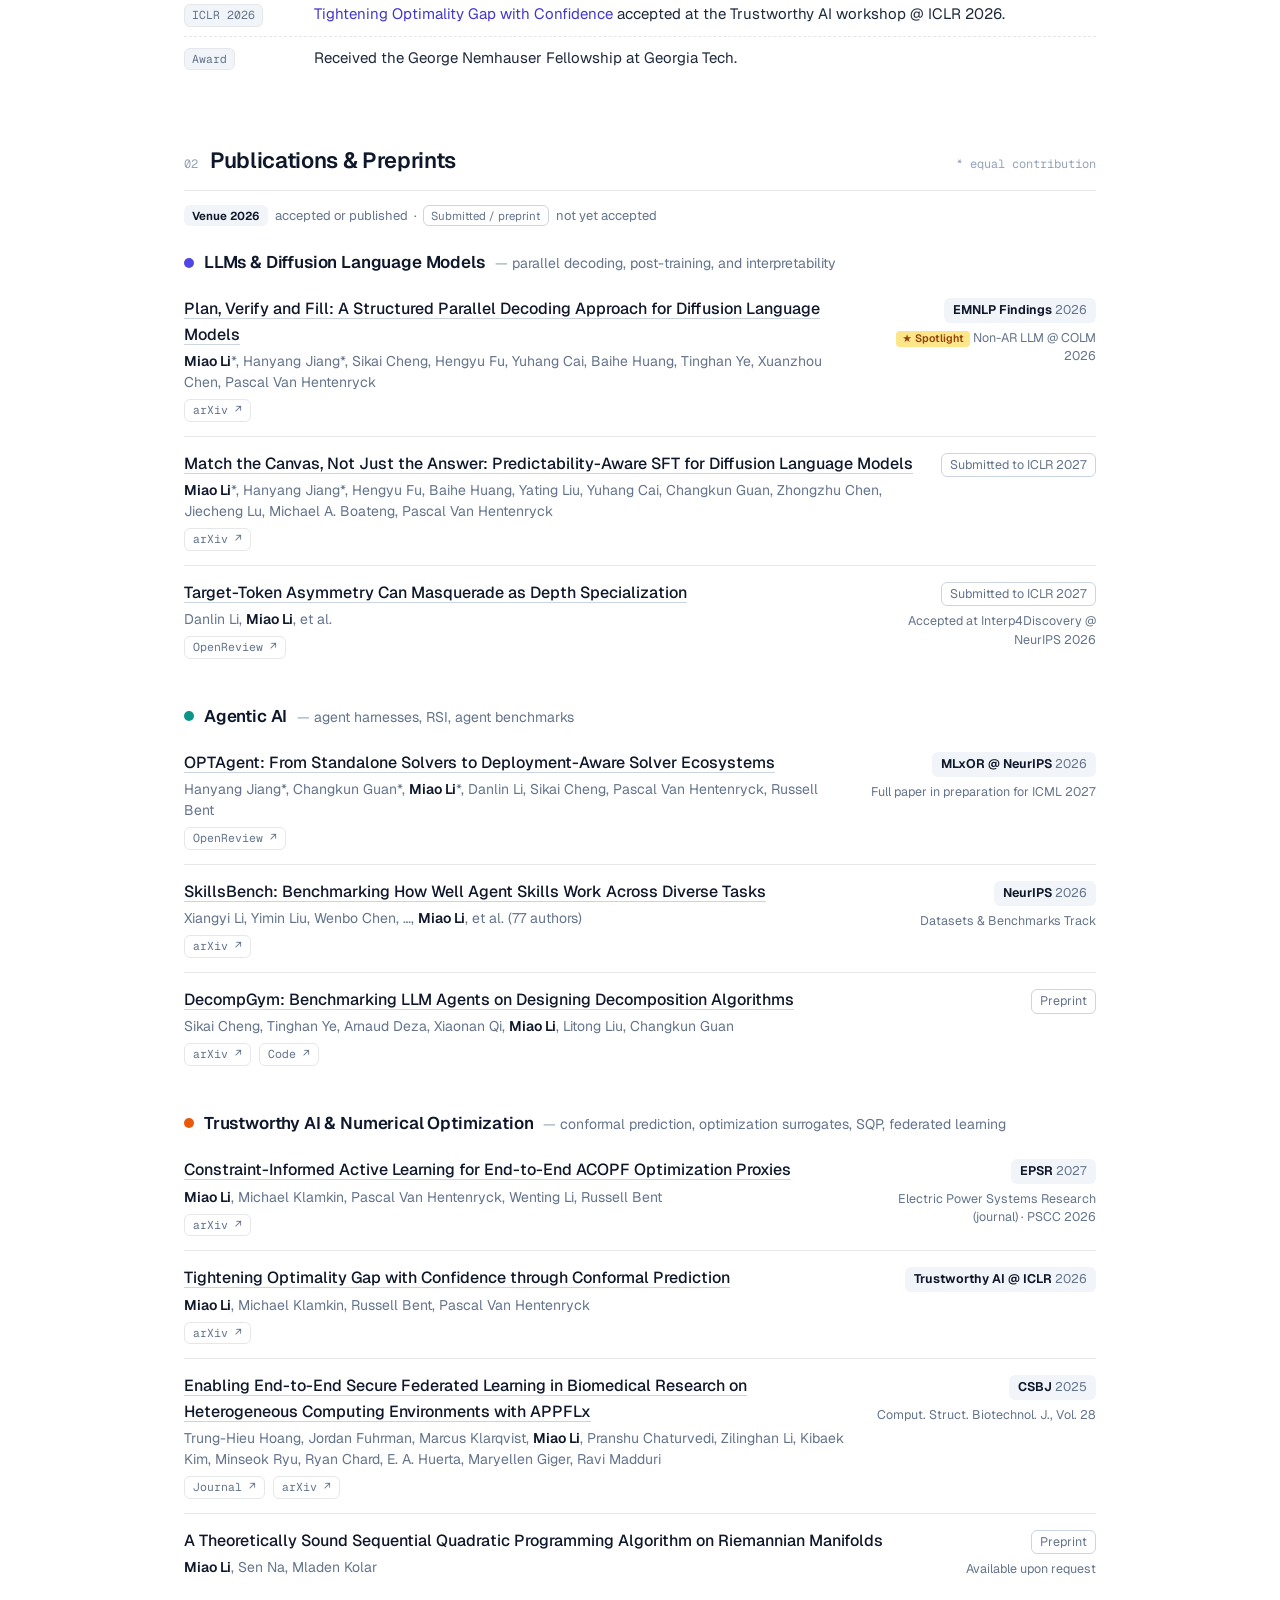
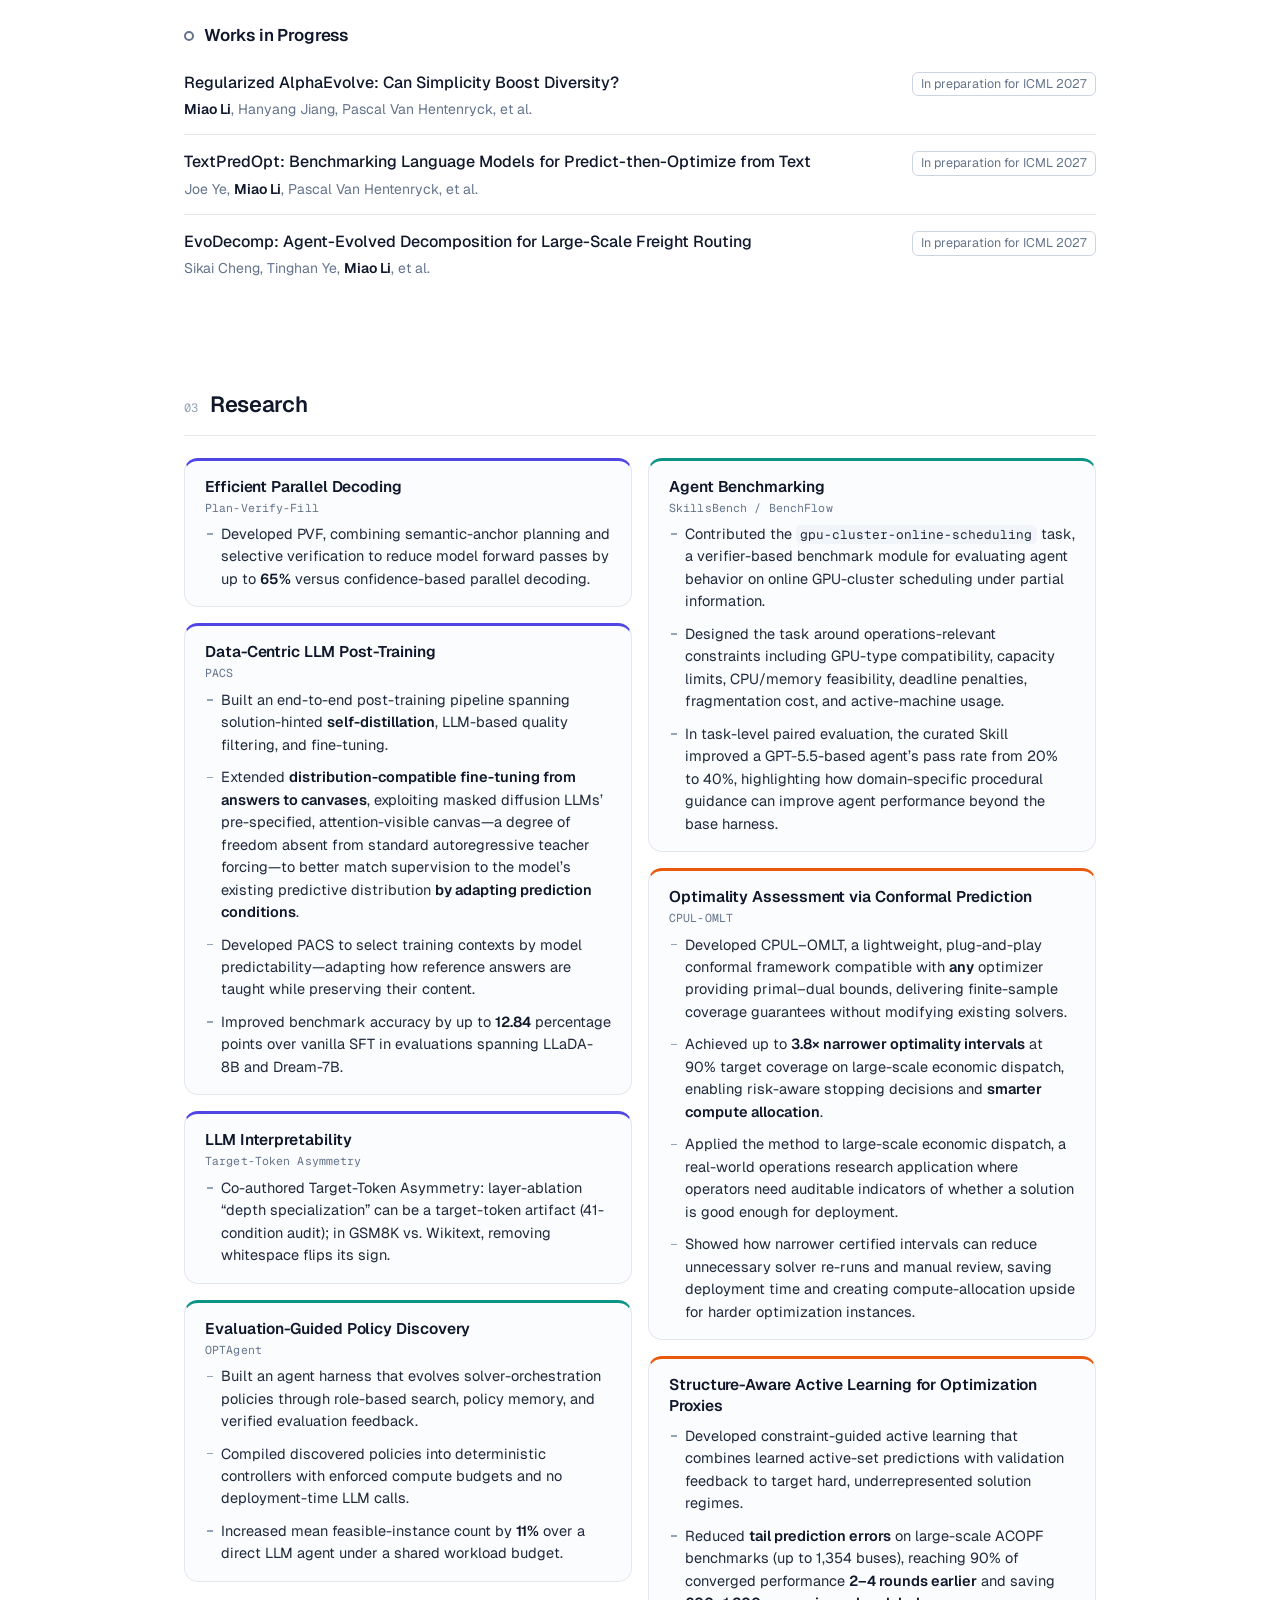
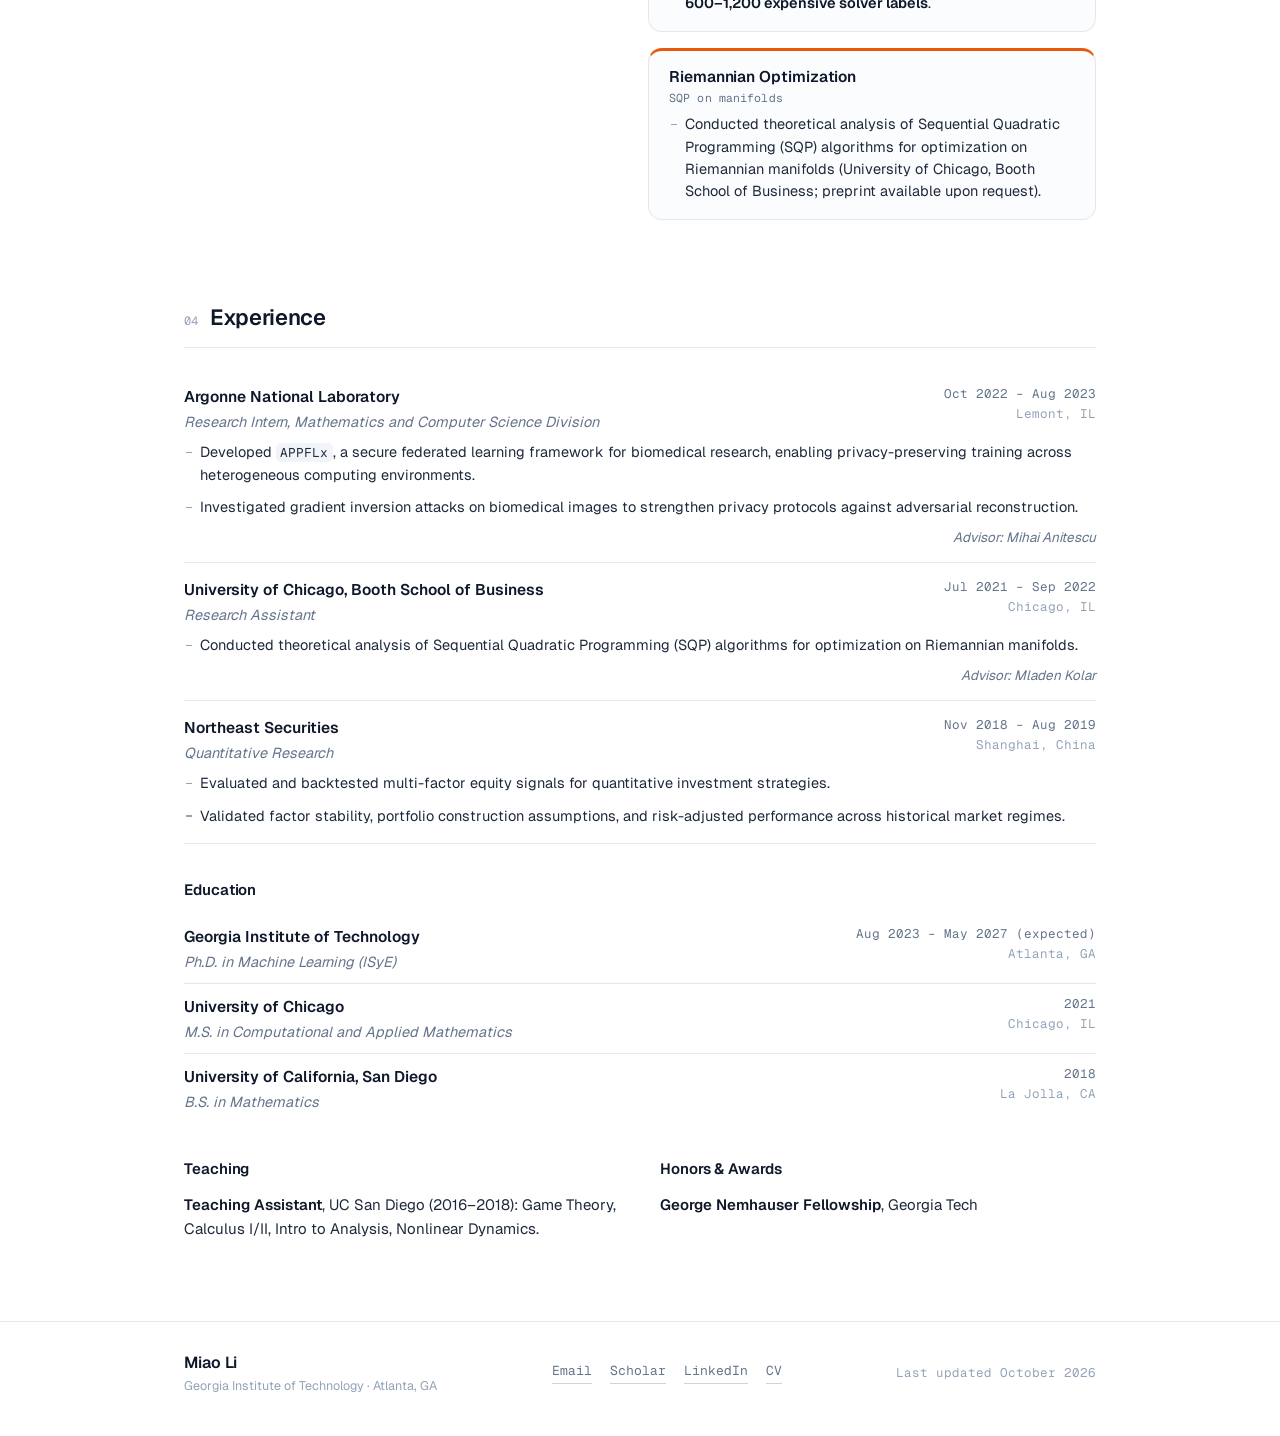
==== commit b01af548: "Update publication titles and authors in index.html" ====
--- a/index.html
+++ b/index.html
@@ -269,8 +269,8 @@
 
         <article class="pub">
           <div class="pub-main">
-            <span class="pub-title">OPTAgent-Evolve: Towards Deployment-Aware Optimization Ecosystems</span>
-            <p class="authors"><b>Miao Li</b>*, Hanyang Jiang*, Changkun Guan*, Pascal Van Hentenryck, et al.</p>
+            <span class="pub-title">Regularized AlphaEvolve: Can Simplicity Boost Diversity?</span>
+            <p class="authors"><b>Miao Li</b>, Hanyang Jiang, Pascal Van Hentenryck, et al.</p>
           </div>
           <div class="pub-side"><span class="chip pending">In preparation for ICML 2027</span></div>
         </article>
@@ -286,7 +286,7 @@
         <article class="pub">
           <div class="pub-main">
             <span class="pub-title">EvoDecomp: Agent-Evolved Decomposition for Large-Scale Freight Routing</span>
-            <p class="authors">Sikai Cheng, <b>Miao Li</b>, et al.</p>
+            <p class="authors">Sikai Cheng, Tinghan Ye, <b>Miao Li</b>, et al.</p>
           </div>
           <div class="pub-side"><span class="chip pending">In preparation for ICML 2027</span></div>
         </article>
